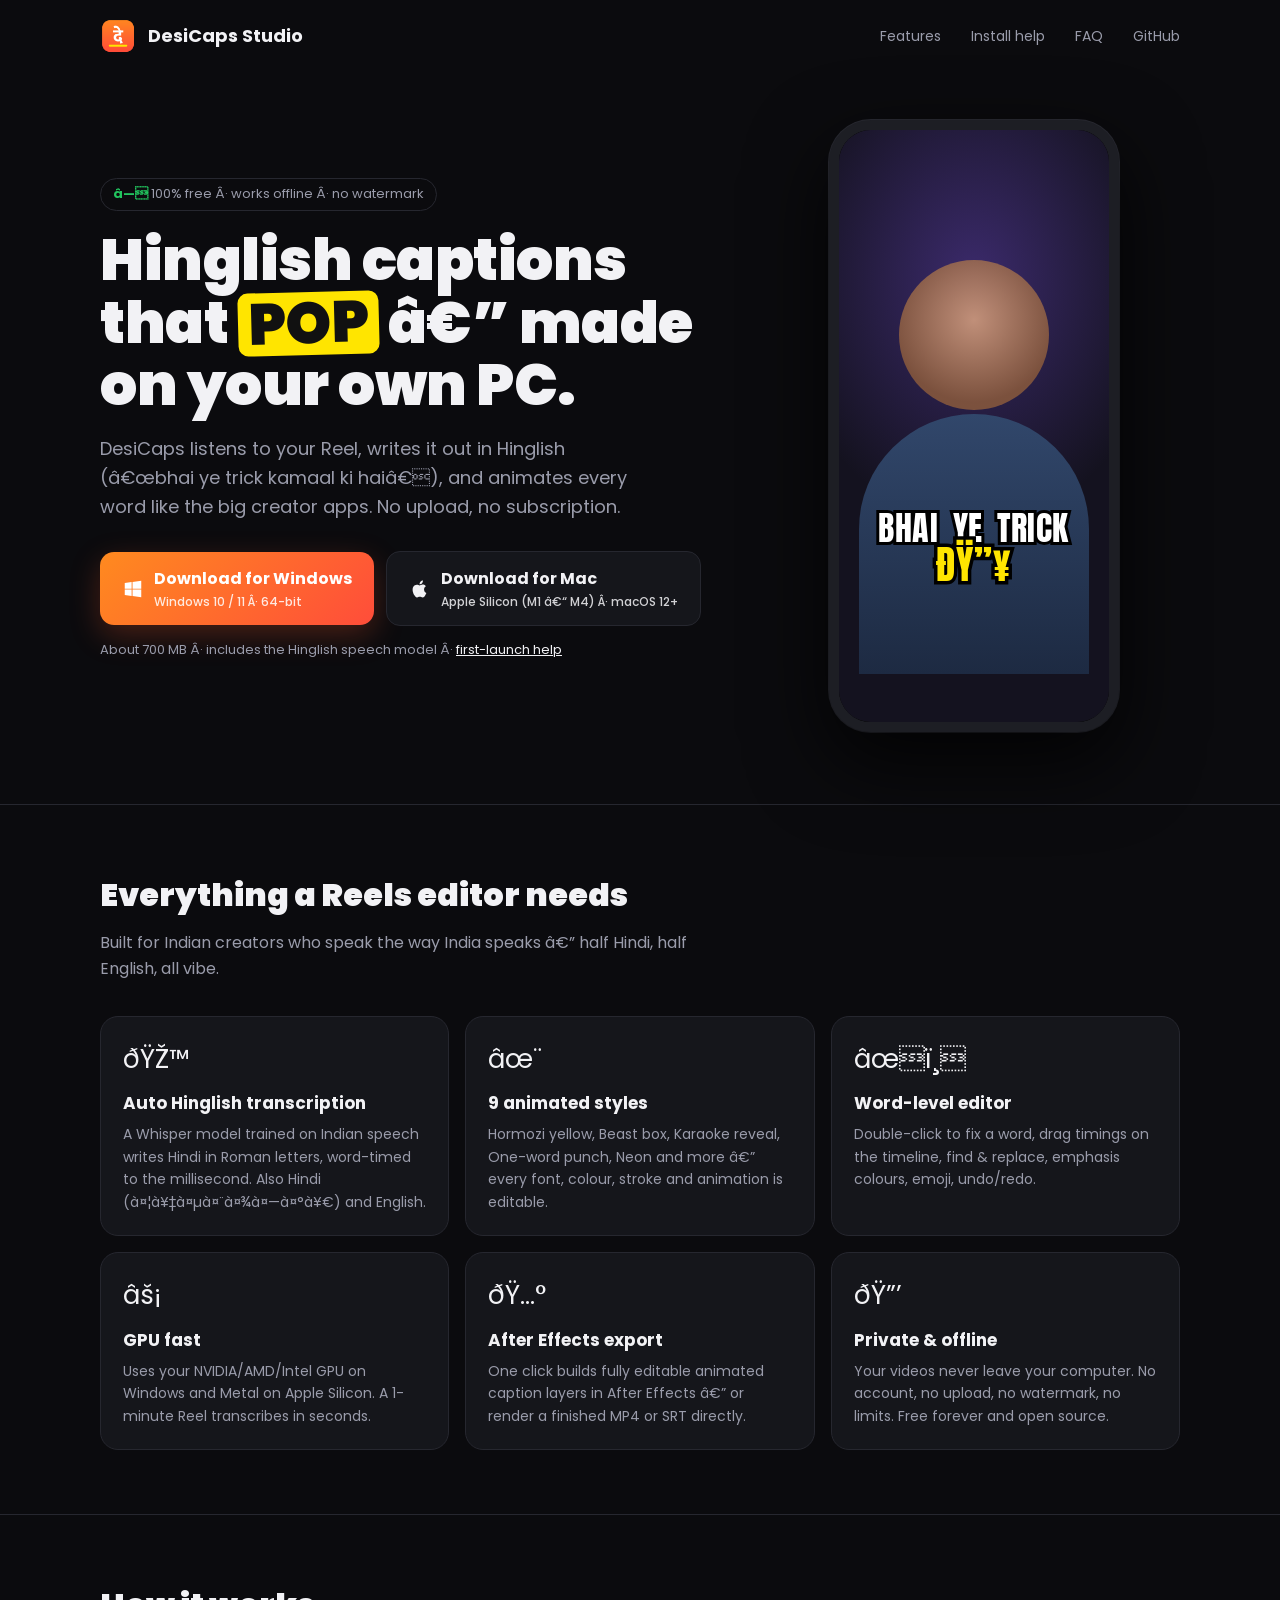
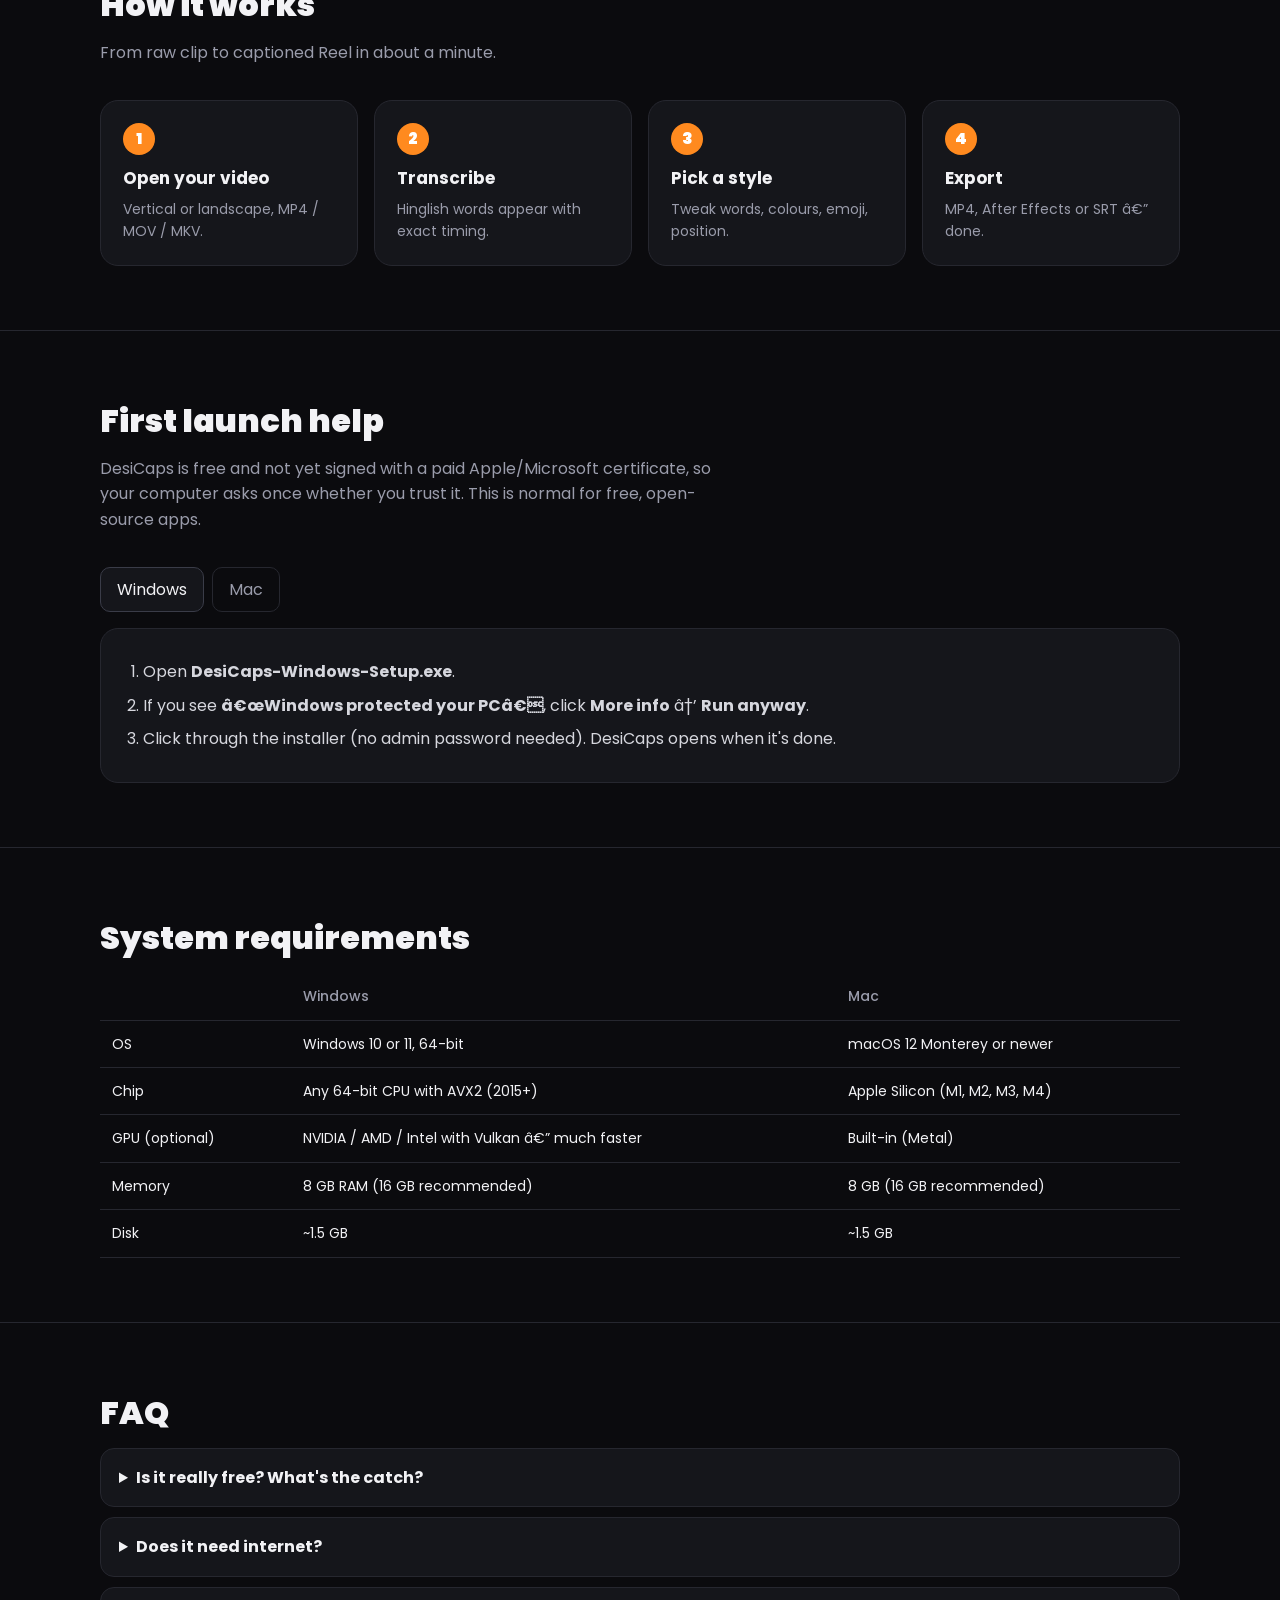
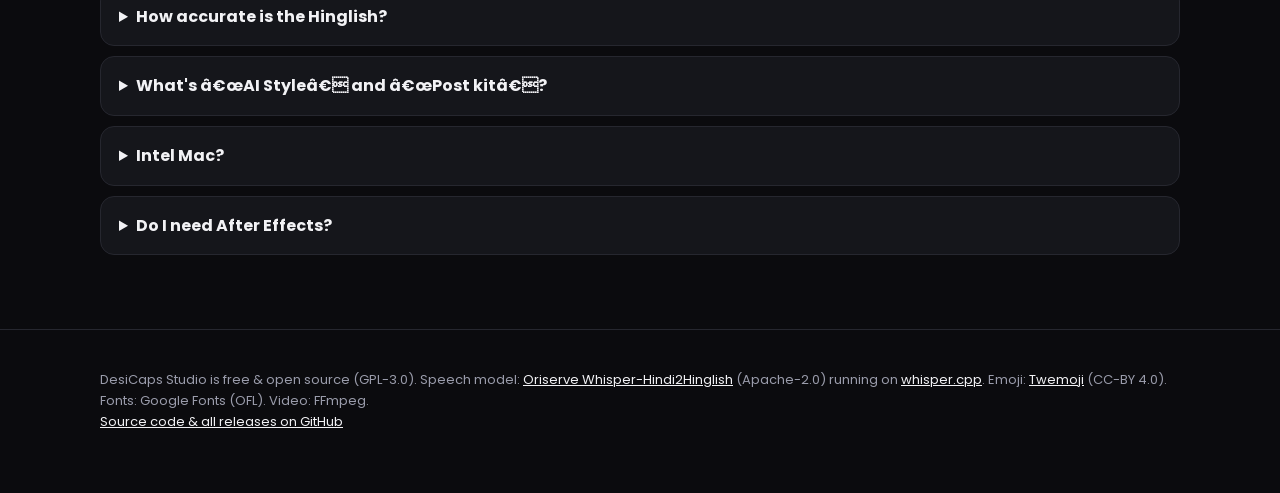
==== website/index.html @ 2dd55a95 "DesiCaps Studio v1.0.0" ====
﻿<!doctype html>
<html lang="en">
<head>
<meta charset="utf-8">
<meta name="viewport" content="width=device-width,initial-scale=1">
<title>DesiCaps Studio â€“ Free Hinglish captions for Reels & Shorts</title>
<meta name="description" content="Free, offline caption app for Indian creators. Auto Hinglish captions with word-by-word animation, After Effects export, for Windows and Mac.">
<meta property="og:title" content="DesiCaps Studio â€“ Free Hinglish captions">
<meta property="og:description" content="Auto Hinglish captions with captions.ai-style animations. Free, offline, for Windows & Mac.">
<link rel="icon" href="icon.png">
<link rel="preconnect" href="https://fonts.googleapis.com">
<link href="https://fonts.googleapis.com/css2?family=Poppins:wght@500;700;900&family=Anton&display=swap" rel="stylesheet">
<style>
  :root{--bg:#0b0b0e;--card:#15161b;--line:#26272f;--text:#f2f2f5;--muted:#9a9cab;--acc:#ff8a1f;--acc2:#ff4d3a;--yellow:#ffe500;--green:#22c55e}
  *{box-sizing:border-box}
  html{scroll-behavior:smooth}
  body{margin:0;background:var(--bg);color:var(--text);font:16px/1.6 Poppins,system-ui,-apple-system,"Segoe UI",sans-serif}
  a{color:inherit}
  .wrap{max-width:1120px;margin:0 auto;padding:0 20px}
  nav{display:flex;align-items:center;gap:12px;padding:18px 0}
  nav img{width:36px;height:36px;border-radius:9px}
  nav b{font-size:18px}
  nav .sp{flex:1}
  nav a.lnk{color:var(--muted);text-decoration:none;font-size:14px;margin-left:18px}
  nav a.lnk:hover{color:var(--text)}
  .hero{display:grid;grid-template-columns:1.2fr .8fr;gap:48px;align-items:center;padding:48px 0 72px}
  .pill{display:inline-block;font-size:13px;padding:5px 12px;border:1px solid var(--line);border-radius:99px;color:var(--muted);margin-bottom:18px}
  .pill b{color:var(--green)}
  h1{font-size:clamp(34px,5vw,58px);line-height:1.08;margin:0 0 18px;font-weight:900;letter-spacing:-.5px}
  h1 .hl{background:var(--yellow);color:#111;padding:0 10px;border-radius:10px;display:inline-block;transform:rotate(-1.5deg)}
  .sub{color:var(--muted);font-size:18px;max-width:540px;margin:0 0 30px}
  .dl{display:flex;flex-wrap:wrap;gap:12px;align-items:center}
  .btn{display:inline-flex;align-items:center;gap:10px;padding:14px 22px;border-radius:14px;font-weight:700;text-decoration:none;border:1px solid var(--line);background:var(--card);transition:.15s}
  .btn:hover{transform:translateY(-2px);border-color:#3a3c48}
  .btn.primary{background:linear-gradient(135deg,var(--acc),var(--acc2));border:none;color:#fff;box-shadow:0 10px 30px #ff5a2a40}
  .btn small{display:block;font-weight:500;font-size:12px;opacity:.85}
  .btn svg{width:22px;height:22px;flex:none}
  .meta{color:var(--muted);font-size:13px;margin-top:14px}
  .meta a{color:var(--text)}
  /* phone demo */
  .phone{justify-self:center;width:290px;aspect-ratio:9/19;border-radius:42px;background:#000;border:10px solid #1d1e24;position:relative;overflow:hidden;box-shadow:0 30px 80px #000c,0 0 0 1px #2c2d36}
  .phone .bg{position:absolute;inset:0;background:radial-gradient(120% 70% at 50% 25%,#3b2a6b,#14121f 60%),#111}
  .phone .face{position:absolute;left:50%;top:22%;width:150px;height:150px;border-radius:50%;transform:translateX(-50%);background:radial-gradient(circle at 50% 40%,#d9a27e,#8a5a3c 70%);opacity:.85}
  .phone .body{position:absolute;left:50%;top:48%;width:230px;height:260px;border-radius:120px 120px 0 0;transform:translateX(-50%);background:linear-gradient(#31476b,#1d2a42)}
  .cap{position:absolute;left:0;right:0;top:64%;text-align:center;font-family:Anton,Impact,sans-serif;font-size:34px;letter-spacing:.5px;text-transform:uppercase;line-height:1.1;padding:0 14px}
  .cap span{color:#fff;-webkit-text-stroke:6px #000;paint-order:stroke fill;display:inline-block;margin:0 3px;transition:transform .12s,color .12s}
  .cap span.on{color:var(--yellow);transform:scale(1.15)}
  .cap .em{font-size:34px;display:block;margin-bottom:6px;-webkit-text-stroke:0;animation:pop .3s ease-out}
  @keyframes pop{from{transform:scale(0)}to{transform:scale(1)}}
  section{padding:64px 0;border-top:1px solid var(--line)}
  h2{font-size:32px;margin:0 0 10px;font-weight:900}
  .lead{color:var(--muted);margin:0 0 34px;max-width:640px}
  .grid{display:grid;grid-template-columns:repeat(3,1fr);gap:16px}
  .card{background:var(--card);border:1px solid var(--line);border-radius:18px;padding:22px}
  .card .ic{font-size:26px}
  .card h3{margin:10px 0 6px;font-size:17px}
  .card p{margin:0;color:var(--muted);font-size:14px}
  .steps{counter-reset:s;display:grid;grid-template-columns:repeat(4,1fr);gap:16px}
  .steps .card:before{counter-increment:s;content:counter(s);display:grid;place-items:center;width:32px;height:32px;border-radius:50%;background:var(--acc);color:#fff;font-weight:900;margin-bottom:8px}
  .tabs{display:flex;gap:8px;margin-bottom:16px}
  .tab{padding:9px 16px;border-radius:10px;border:1px solid var(--line);background:none;color:var(--muted);font:inherit;cursor:pointer}
  .tab.on{background:var(--card);color:var(--text);border-color:#3a3c48}
  .guide{display:none}.guide.on{display:block}
  .guide ol{margin:0;padding-left:20px}.guide li{margin:8px 0;color:#d6d7de}
  kbd{background:#23242c;border:1px solid #34353f;border-bottom-width:2px;border-radius:6px;padding:1px 7px;font-size:13px;font-family:inherit}
  table{width:100%;border-collapse:collapse;font-size:14px}
  td,th{text-align:left;padding:12px;border-bottom:1px solid var(--line);vertical-align:top}
  th{color:var(--muted);font-weight:500}
  details{background:var(--card);border:1px solid var(--line);border-radius:14px;padding:16px 18px;margin-bottom:10px}
  summary{cursor:pointer;font-weight:700}
  details p{color:var(--muted);margin:10px 0 0}
  footer{padding:40px 0 60px;color:var(--muted);font-size:13px;border-top:1px solid var(--line)}
  footer a{color:var(--text)}
  @media (max-width:900px){
    .hero{grid-template-columns:1fr;padding-top:24px}
    .phone{width:240px}
    .grid,.steps{grid-template-columns:1fr 1fr}
    nav a.lnk{display:none}
  }
  @media (max-width:560px){.grid,.steps{grid-template-columns:1fr}.btn{width:100%;justify-content:center}}
</style>
</head>
<body>
<div class="wrap">
  <nav>
    <img src="icon.png" alt="DesiCaps logo"><b>DesiCaps Studio</b><div class="sp"></div>
    <a class="lnk" href="#features">Features</a><a class="lnk" href="#install">Install help</a><a class="lnk" href="#faq">FAQ</a>
    <a class="lnk" id="ghLink" href="#">GitHub</a>
  </nav>

  <div class="hero">
    <div>
      <span class="pill"><b>â—</b> 100% free Â· works offline Â· no watermark</span>
      <h1>Hinglish captions that <span class="hl">POP</span> â€” made on your own PC.</h1>
      <p class="sub">DesiCaps listens to your Reel, writes it out in Hinglish (â€œbhai ye trick kamaal ki haiâ€), and animates every word like the big creator apps. No upload, no subscription.</p>
      <div class="dl" id="dl">
        <a class="btn primary" id="btnWin" href="#">
          <svg viewBox="0 0 24 24" fill="currentColor"><path d="M3 5.5 10.5 4.4v7.2H3zM11.5 4.3 21 3v8.6h-9.5zM3 12.5h7.5v7.1L3 18.5zM11.5 12.5H21V21l-9.5-1.3z"/></svg>
          <span>Download for Windows<small>Windows 10 / 11 Â· 64-bit</small></span></a>
        <a class="btn" id="btnMac" href="#">
          <svg viewBox="0 0 24 24" fill="currentColor"><path d="M16.4 12.6c0-2.4 2-3.5 2-3.6-1.1-1.6-2.8-1.8-3.4-1.8-1.4-.1-2.8.9-3.5.9-.7 0-1.8-.9-3-.8-1.5 0-3 .9-3.8 2.3-1.6 2.8-.4 7 1.2 9.3.8 1.1 1.7 2.4 2.9 2.3 1.2 0 1.6-.7 3-.7s1.8.7 3 .7c1.3 0 2.1-1.1 2.8-2.2.9-1.3 1.3-2.5 1.3-2.6-.1 0-2.5-1-2.5-3.8zM14.2 5.6c.6-.8 1.1-1.9 1-3-.9 0-2.1.6-2.7 1.4-.6.7-1.1 1.8-1 2.9 1 .1 2.1-.5 2.7-1.3z"/></svg>
          <span>Download for Mac<small>Apple Silicon (M1 â€“ M4) Â· macOS 12+</small></span></a>
      </div>
      <p class="meta" id="meta">About 700 MB Â· includes the Hinglish speech model Â· <a href="#install">first-launch help</a></p>
    </div>
    <div class="phone" aria-hidden="true">
      <div class="bg"></div><div class="face"></div><div class="body"></div>
      <div class="cap" id="demoCap"></div>
    </div>
  </div>
</div>

<section id="features"><div class="wrap">
  <h2>Everything a Reels editor needs</h2>
  <p class="lead">Built for Indian creators who speak the way India speaks â€” half Hindi, half English, all vibe.</p>
  <div class="grid">
    <div class="card"><div class="ic">ðŸŽ™</div><h3>Auto Hinglish transcription</h3><p>A Whisper model trained on Indian speech writes Hindi in Roman letters, word-timed to the millisecond. Also Hindi (à¤¦à¥‡à¤µà¤¨à¤¾à¤—à¤°à¥€) and English.</p></div>
    <div class="card"><div class="ic">âœ¨</div><h3>9 animated styles</h3><p>Hormozi yellow, Beast box, Karaoke reveal, One-word punch, Neon and more â€” every font, colour, stroke and animation is editable.</p></div>
    <div class="card"><div class="ic">âœï¸</div><h3>Word-level editor</h3><p>Double-click to fix a word, drag timings on the timeline, find &amp; replace, emphasis colours, emoji, undo/redo.</p></div>
    <div class="card"><div class="ic">âš¡</div><h3>GPU fast</h3><p>Uses your NVIDIA/AMD/Intel GPU on Windows and Metal on Apple Silicon. A 1-minute Reel transcribes in seconds.</p></div>
    <div class="card"><div class="ic">ðŸ…°</div><h3>After Effects export</h3><p>One click builds fully editable animated caption layers in After Effects â€” or render a finished MP4 or SRT directly.</p></div>
    <div class="card"><div class="ic">ðŸ”’</div><h3>Private &amp; offline</h3><p>Your videos never leave your computer. No account, no upload, no watermark, no limits. Free forever and open source.</p></div>
  </div>
</div></section>

<section><div class="wrap">
  <h2>How it works</h2>
  <p class="lead">From raw clip to captioned Reel in about a minute.</p>
  <div class="steps">
    <div class="card"><h3>Open your video</h3><p>Vertical or landscape, MP4 / MOV / MKV.</p></div>
    <div class="card"><h3>Transcribe</h3><p>Hinglish words appear with exact timing.</p></div>
    <div class="card"><h3>Pick a style</h3><p>Tweak words, colours, emoji, position.</p></div>
    <div class="card"><h3>Export</h3><p>MP4, After Effects or SRT â€” done.</p></div>
  </div>
</div></section>

<section id="install"><div class="wrap">
  <h2>First launch help</h2>
  <p class="lead">DesiCaps is free and not yet signed with a paid Apple/Microsoft certificate, so your computer asks once whether you trust it. This is normal for free, open-source apps.</p>
  <div class="tabs"><button class="tab on" data-g="win">Windows</button><button class="tab" data-g="mac">Mac</button></div>
  <div class="card guide on" id="g-win"><ol>
    <li>Open <b>DesiCaps-Windows-Setup.exe</b>.</li>
    <li>If you see <b>â€œWindows protected your PCâ€</b>, click <b>More info</b> â†’ <b>Run anyway</b>.</li>
    <li>Click through the installer (no admin password needed). DesiCaps opens when it's done.</li>
  </ol></div>
  <div class="card guide" id="g-mac"><ol>
    <li>Open <b>DesiCaps-Mac-AppleSilicon.dmg</b> and drag <b>DesiCaps</b> into <b>Applications</b>.</li>
    <li>In Applications, <b>right-click</b> (or <kbd>Control</kbd>-click) DesiCaps â†’ <b>Open</b> â†’ <b>Open</b>.</li>
    <li>macOS 15 or newer: if there's no Open button, go to <b>System Settings â†’ Privacy &amp; Security</b>, scroll down and click <b>Open Anyway</b> next to DesiCaps.</li>
    <li>You only do this once.</li>
  </ol></div>
</div></section>

<section><div class="wrap">
  <h2>System requirements</h2>
  <table>
    <tr><th></th><th>Windows</th><th>Mac</th></tr>
    <tr><td>OS</td><td>Windows 10 or 11, 64-bit</td><td>macOS 12 Monterey or newer</td></tr>
    <tr><td>Chip</td><td>Any 64-bit CPU with AVX2 (2015+)</td><td>Apple Silicon (M1, M2, M3, M4)</td></tr>
    <tr><td>GPU (optional)</td><td>NVIDIA / AMD / Intel with Vulkan â€” much faster</td><td>Built-in (Metal)</td></tr>
    <tr><td>Memory</td><td>8 GB RAM (16 GB recommended)</td><td>8 GB (16 GB recommended)</td></tr>
    <tr><td>Disk</td><td>~1.5 GB</td><td>~1.5 GB</td></tr>
  </table>
</div></section>

<section id="faq"><div class="wrap">
  <h2>FAQ</h2>
  <details><summary>Is it really free? What's the catch?</summary><p>No catch. DesiCaps is open source and runs on your computer, so there are no server costs to pass on to you. No watermark, no limits, no account.</p></details>
  <details><summary>Does it need internet?</summary><p>No. Everything â€” transcription, editing, rendering â€” runs offline. Internet is only used if you choose to download an extra language model or the optional local AI.</p></details>
  <details><summary>How accurate is the Hinglish?</summary><p>Very good for clear speech, but no model is perfect. Names and slang sometimes need a fix â€” add names like â€œGTA 6, Rockstarâ€ in the â€œNames in videoâ€ box and use Find &amp; Replace for the rest.</p></details>
  <details><summary>What's â€œAI Styleâ€ and â€œPost kitâ€?</summary><p>Optional features that use a free local AI (Ollama) to auto-colour punch words, add emoji, and write hook titles, captions and hashtags in your Hinglish tone. The app walks you through setting it up.</p></details>
  <details><summary>Intel Mac?</summary><p>Not in this version â€” DesiCaps for Mac needs an Apple Silicon (M-series) Mac.</p></details>
  <details><summary>Do I need After Effects?</summary><p>No. DesiCaps renders the finished MP4 itself. After Effects export is there for editors who want to fine-tune.</p></details>
</div></section>

<footer><div class="wrap">
  DesiCaps Studio is free &amp; open source (GPL-3.0). Speech model: <a href="https://huggingface.co/Oriserve/Whisper-Hindi2Hinglish-Apex">Oriserve Whisper-Hindi2Hinglish</a> (Apache-2.0) running on <a href="https://github.com/ggml-org/whisper.cpp">whisper.cpp</a>.
  Emoji: <a href="https://github.com/jdecked/twemoji">Twemoji</a> (CC-BY 4.0). Fonts: Google Fonts (OFL). Video: FFmpeg.
  <br><a id="ghLink2" href="#">Source code &amp; all releases on GitHub</a>
</div></footer>

<script>
  // â–¼â–¼ Set this to your GitHub "username/repository" after publishing â–¼â–¼
  const REPO = "demoxxiii/DesiCaps";
  const base = `https://github.com/${REPO}/releases/latest/download/`;
  document.getElementById("btnWin").href = base + "DesiCaps-Windows-Setup.exe";
  document.getElementById("btnMac").href = base + "DesiCaps-Mac-AppleSilicon.dmg";
  document.getElementById("ghLink").href = document.getElementById("ghLink2").href = `https://github.com/${REPO}`;
  // put the visitor's platform first
  const ua = navigator.userAgent, isMac = /Macintosh|Mac OS X/.test(ua);
  if (isMac) {
    const dl = document.getElementById("dl"), w = document.getElementById("btnWin"), m = document.getElementById("btnMac");
    dl.prepend(m); m.classList.add("primary"); w.classList.remove("primary");
  }
  // install help tabs
  document.querySelectorAll(".tab").forEach(t => t.onclick = () => {
    document.querySelectorAll(".tab").forEach(x => x.classList.toggle("on", x === t));
    document.querySelectorAll(".guide").forEach(g => g.classList.toggle("on", g.id === "g-" + t.dataset.g));
  });
  if (isMac) document.querySelector('.tab[data-g="mac"]').click();
  // caption demo
  const lines = [["BHAI", "YE", "TRICK", "ðŸ”¥"], ["KAMAAL", "KI", "HAI"], ["10X", "PAISA", "BANAO", "ðŸ’°"], ["BINA", "KISI", "INVESTMENT"], ["FOLLOW", "KARO", "ABHI!", "ðŸš€"]];
  const cap = document.getElementById("demoCap"); let li = 0;
  function play() {
    const words = lines[li % lines.length].filter(w => !/\p{Extended_Pictographic}/u.test(w));
    const emoji = lines[li % lines.length].find(w => /\p{Extended_Pictographic}/u.test(w));
    cap.innerHTML = (emoji ? `<span class="em">${emoji}</span>` : "") + words.map(w => `<span>${w}</span>`).join(" ");
    const spans = [...cap.querySelectorAll("span:not(.em)")]; let wi = 0;
    const tick = setInterval(() => {
      spans.forEach((s, i) => s.classList.toggle("on", i === wi));
      if (++wi > spans.length) { clearInterval(tick); li++; setTimeout(play, 150); }
    }, 380);
  }
  play();
</script>
</body>
</html>
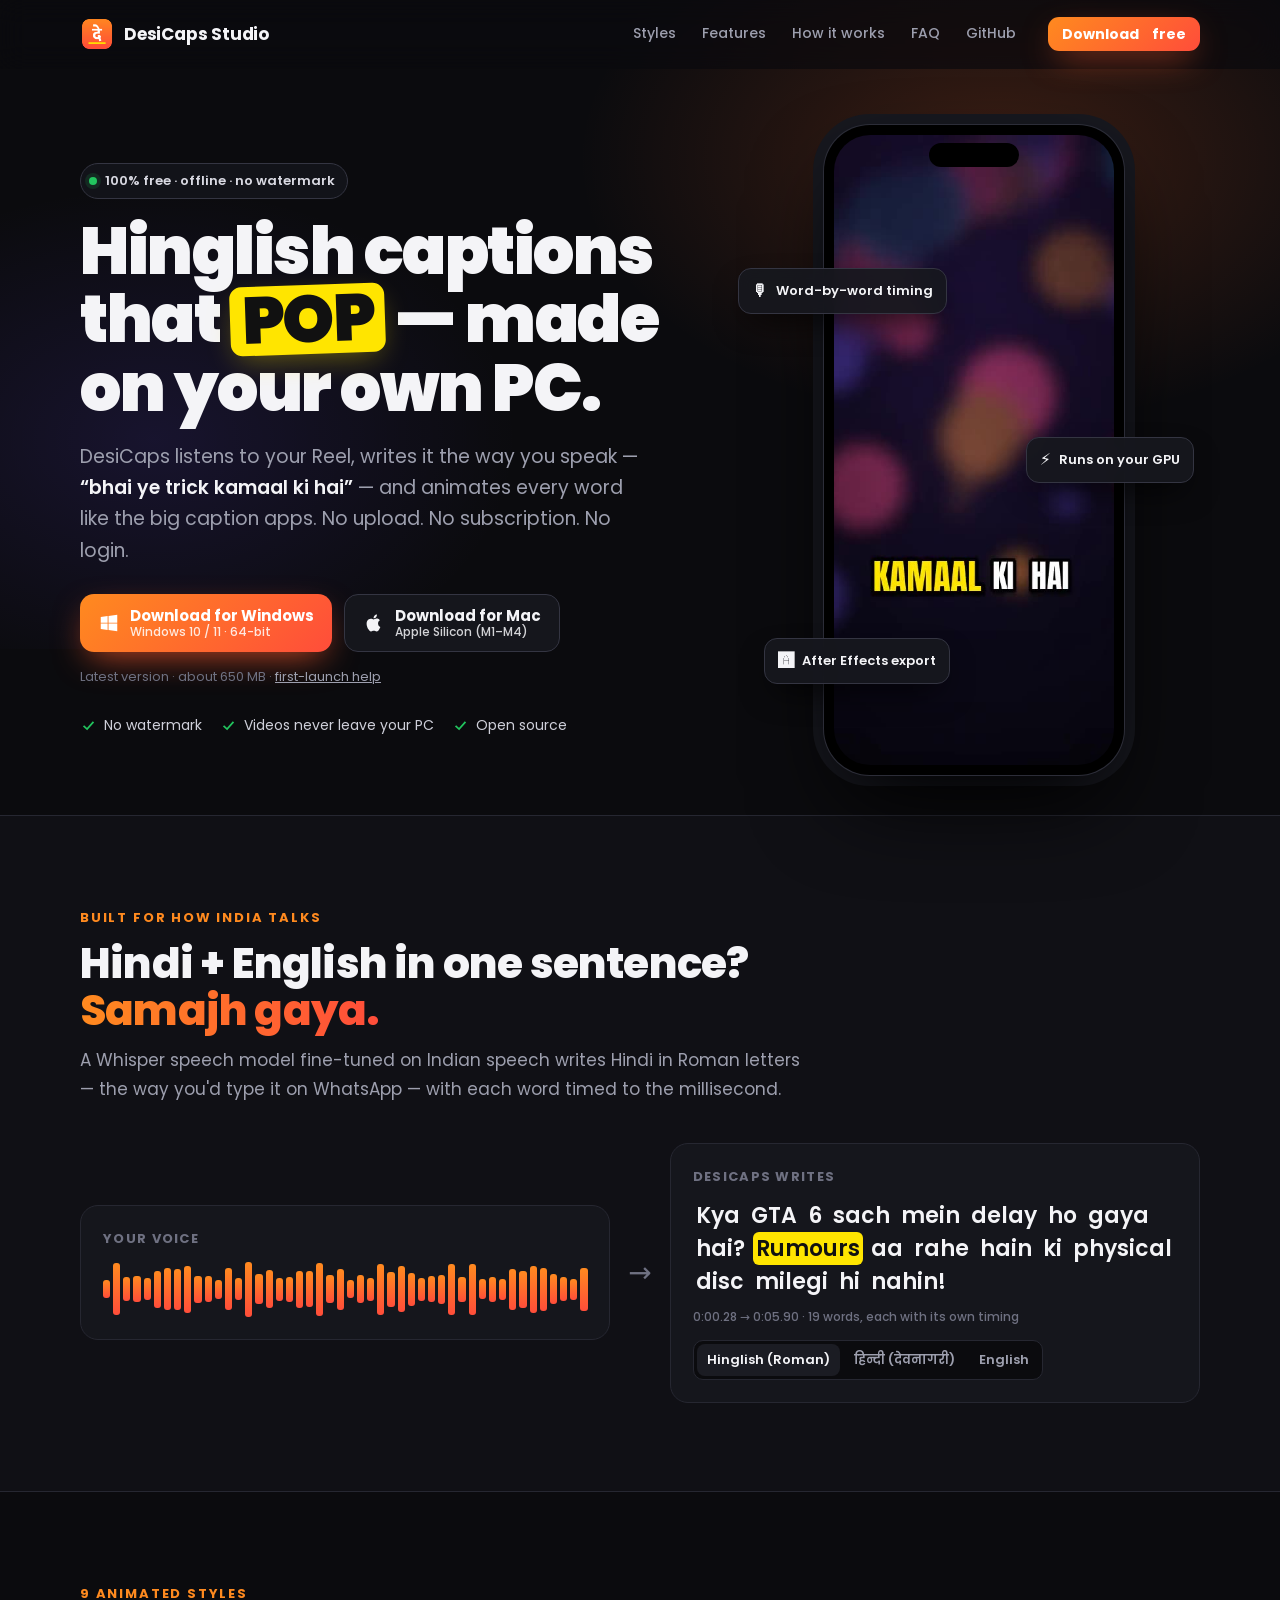
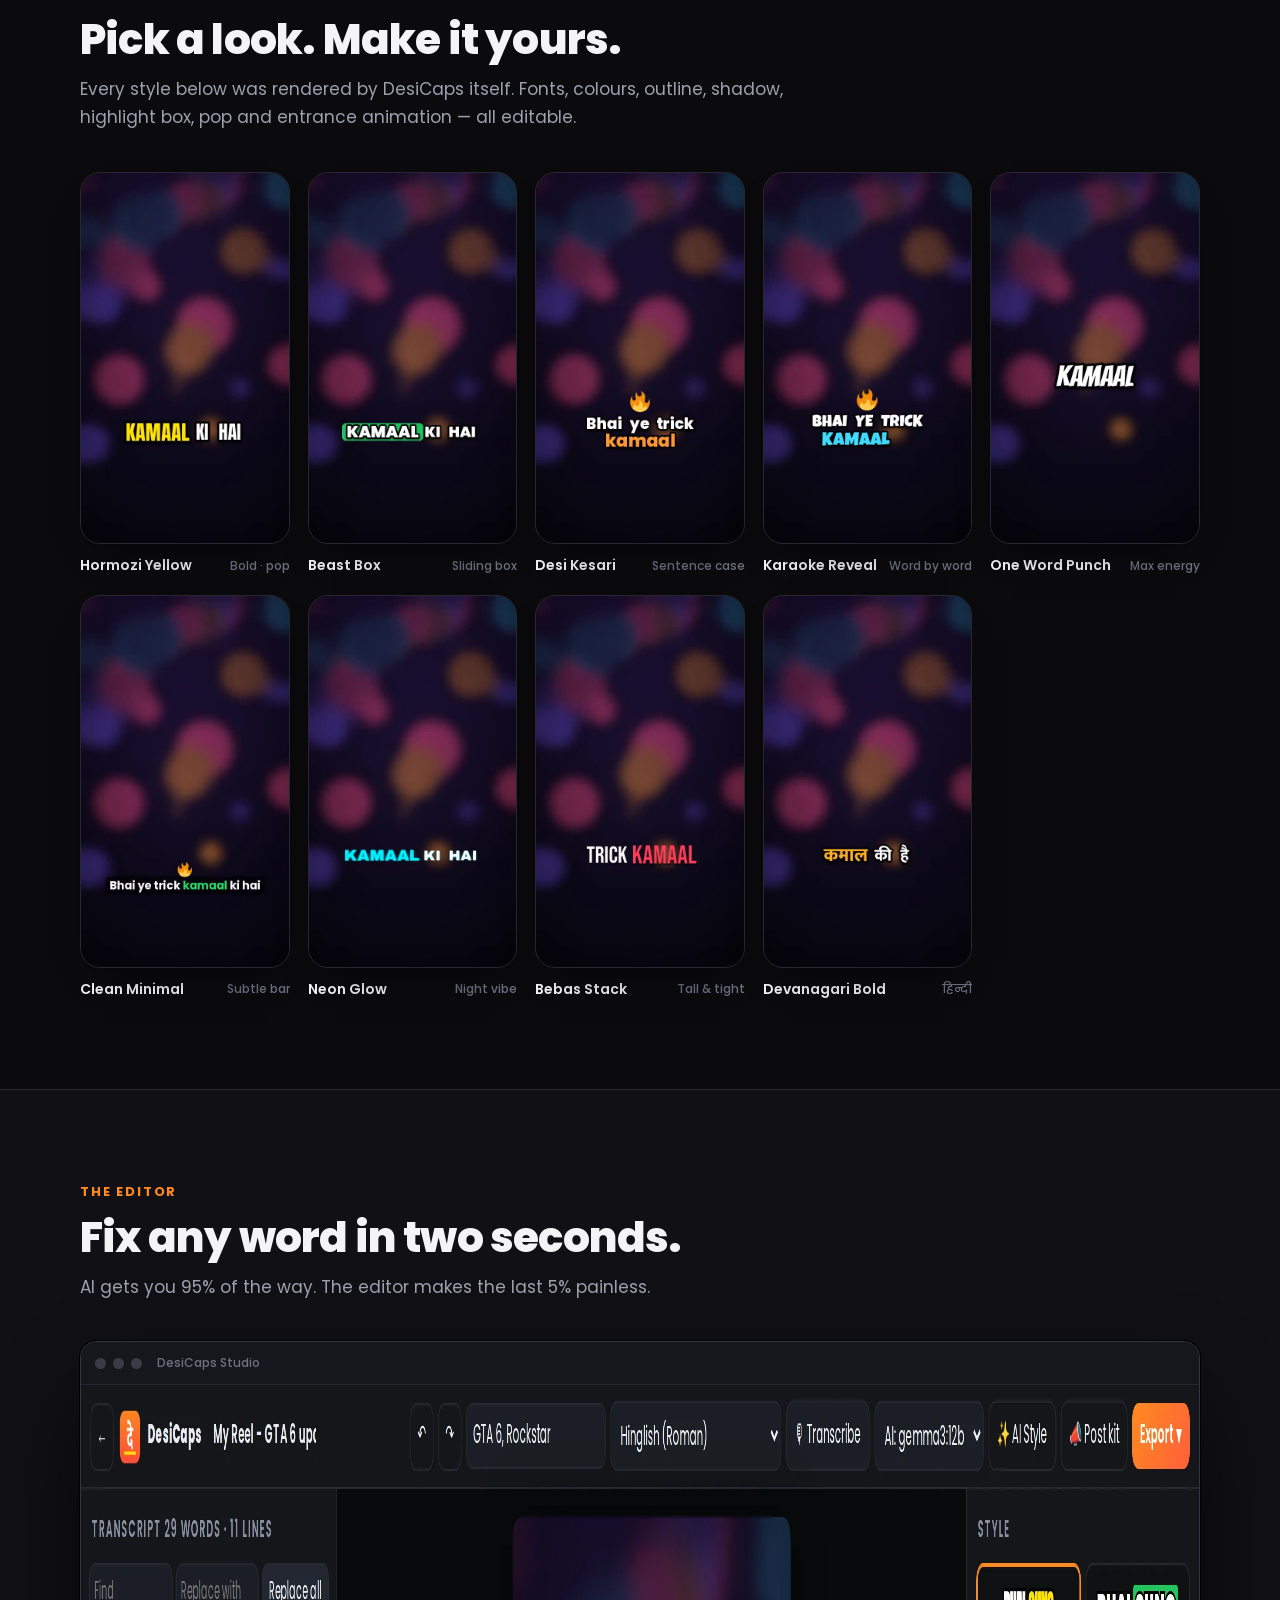
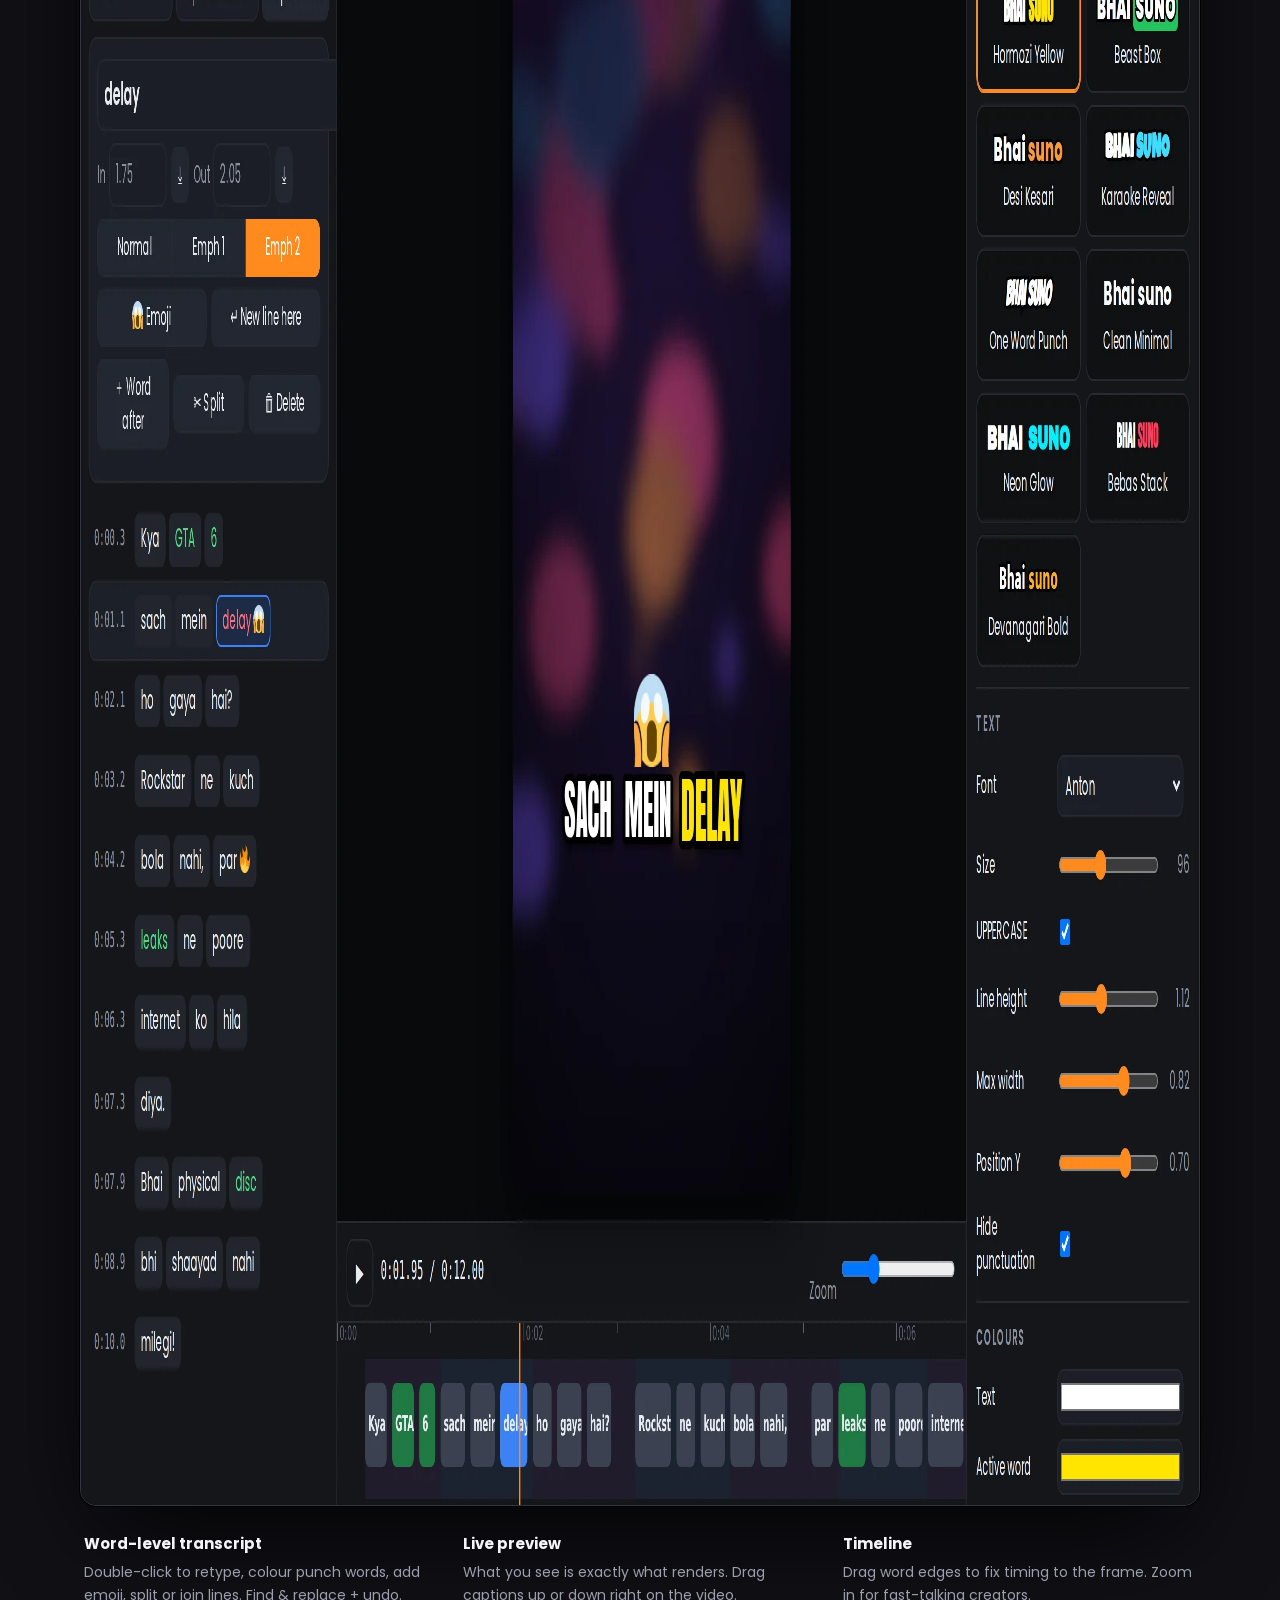
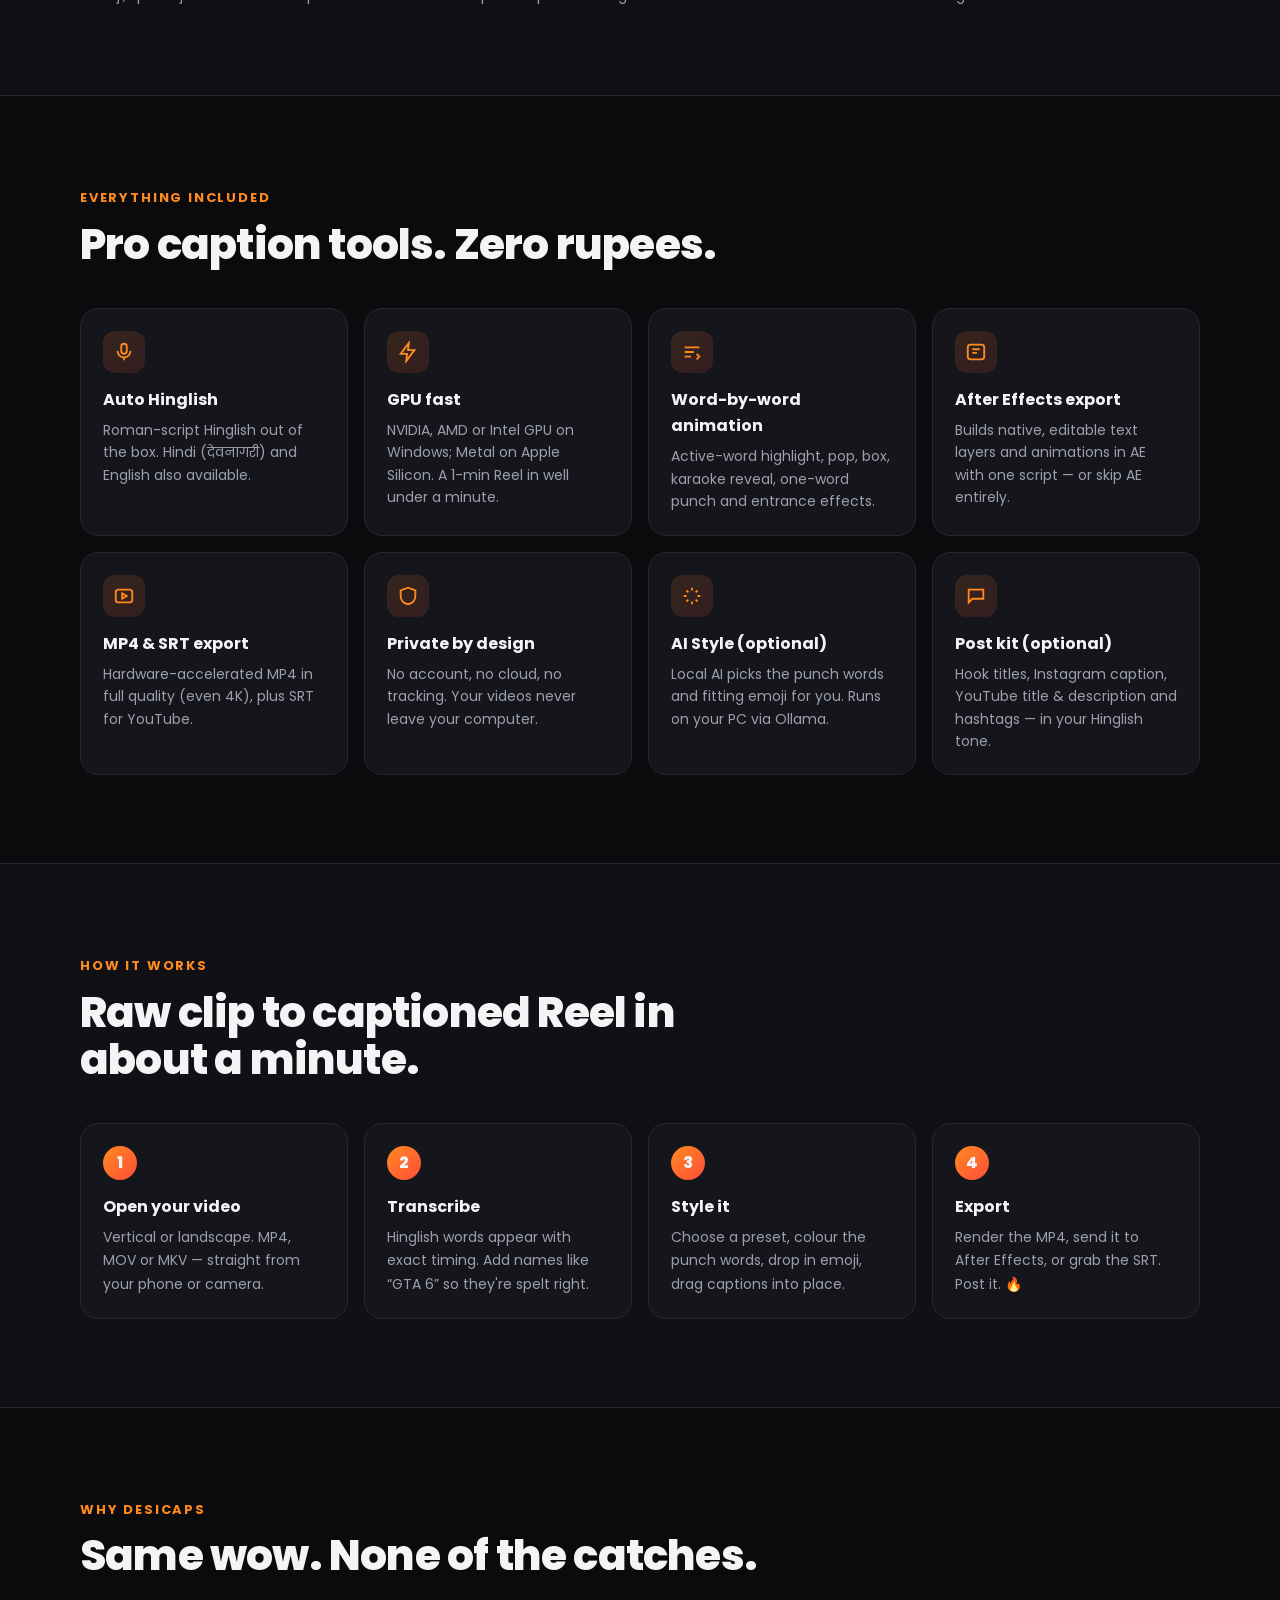
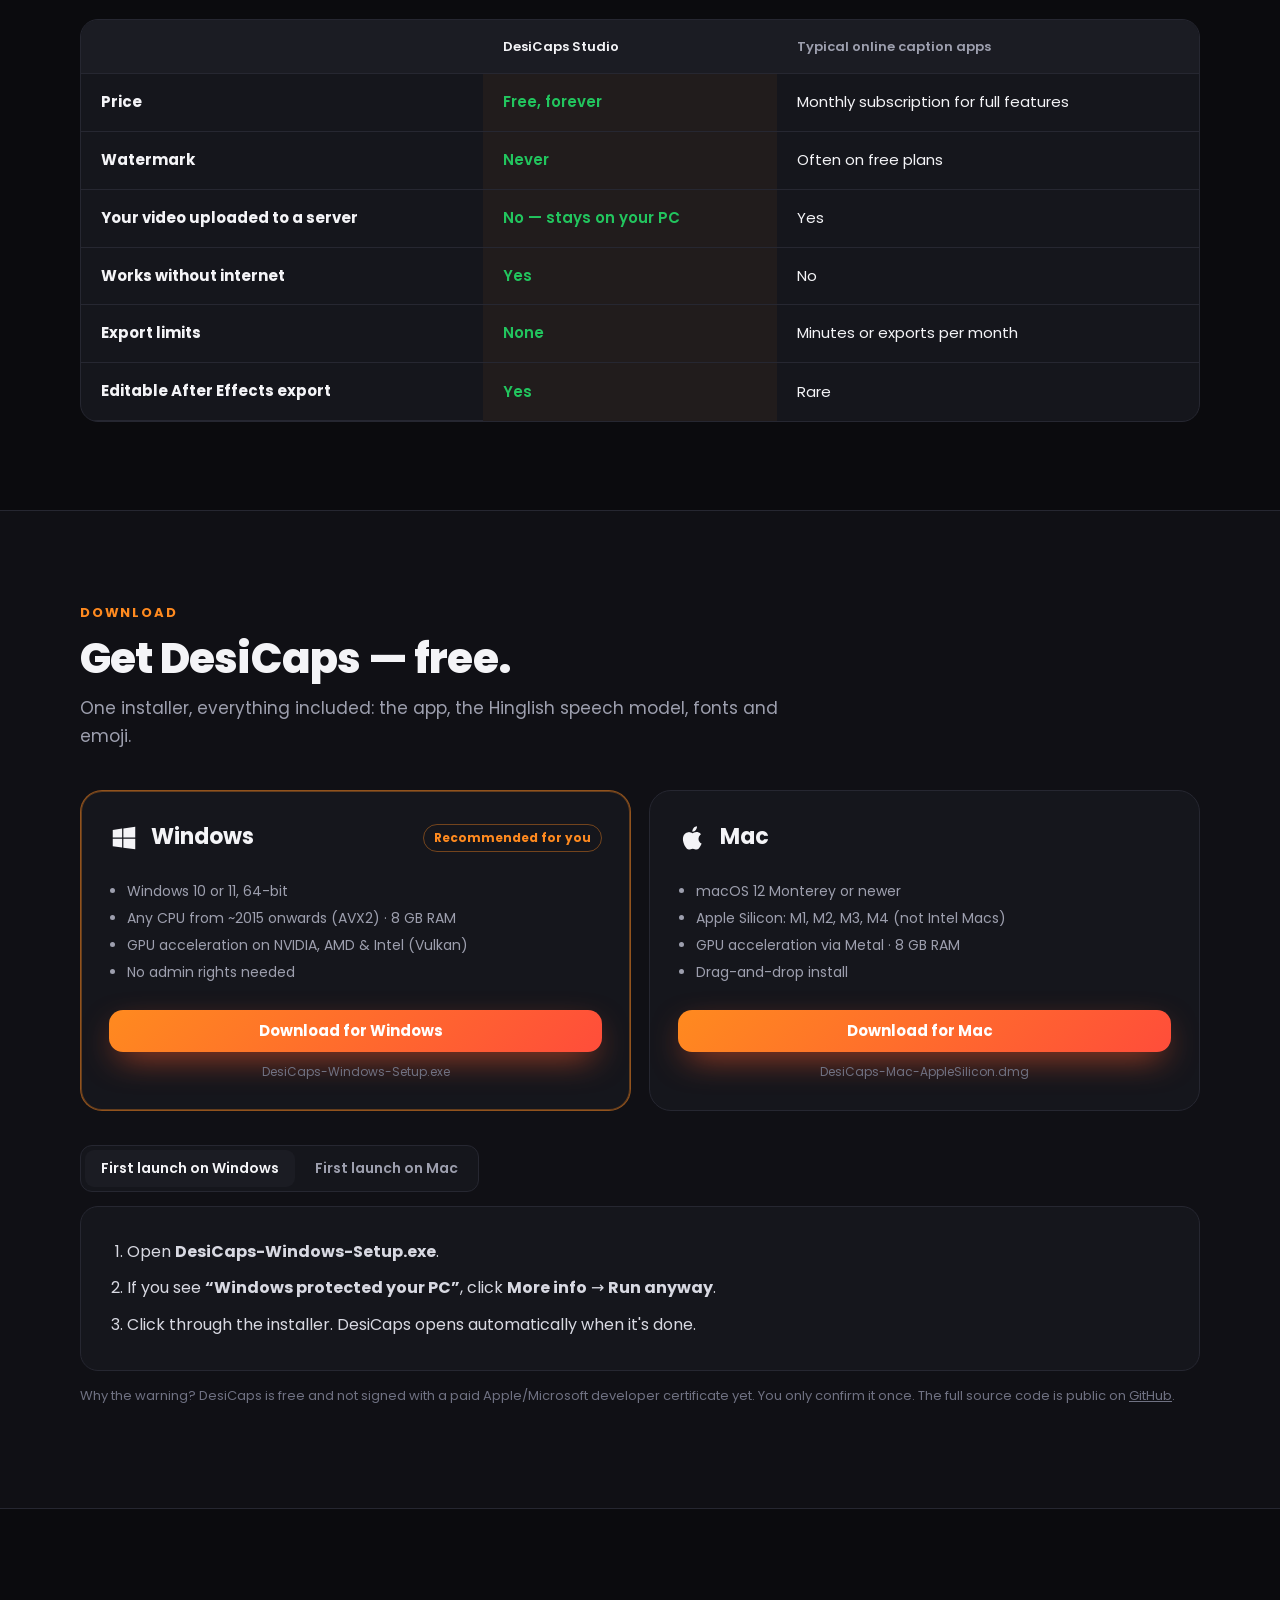
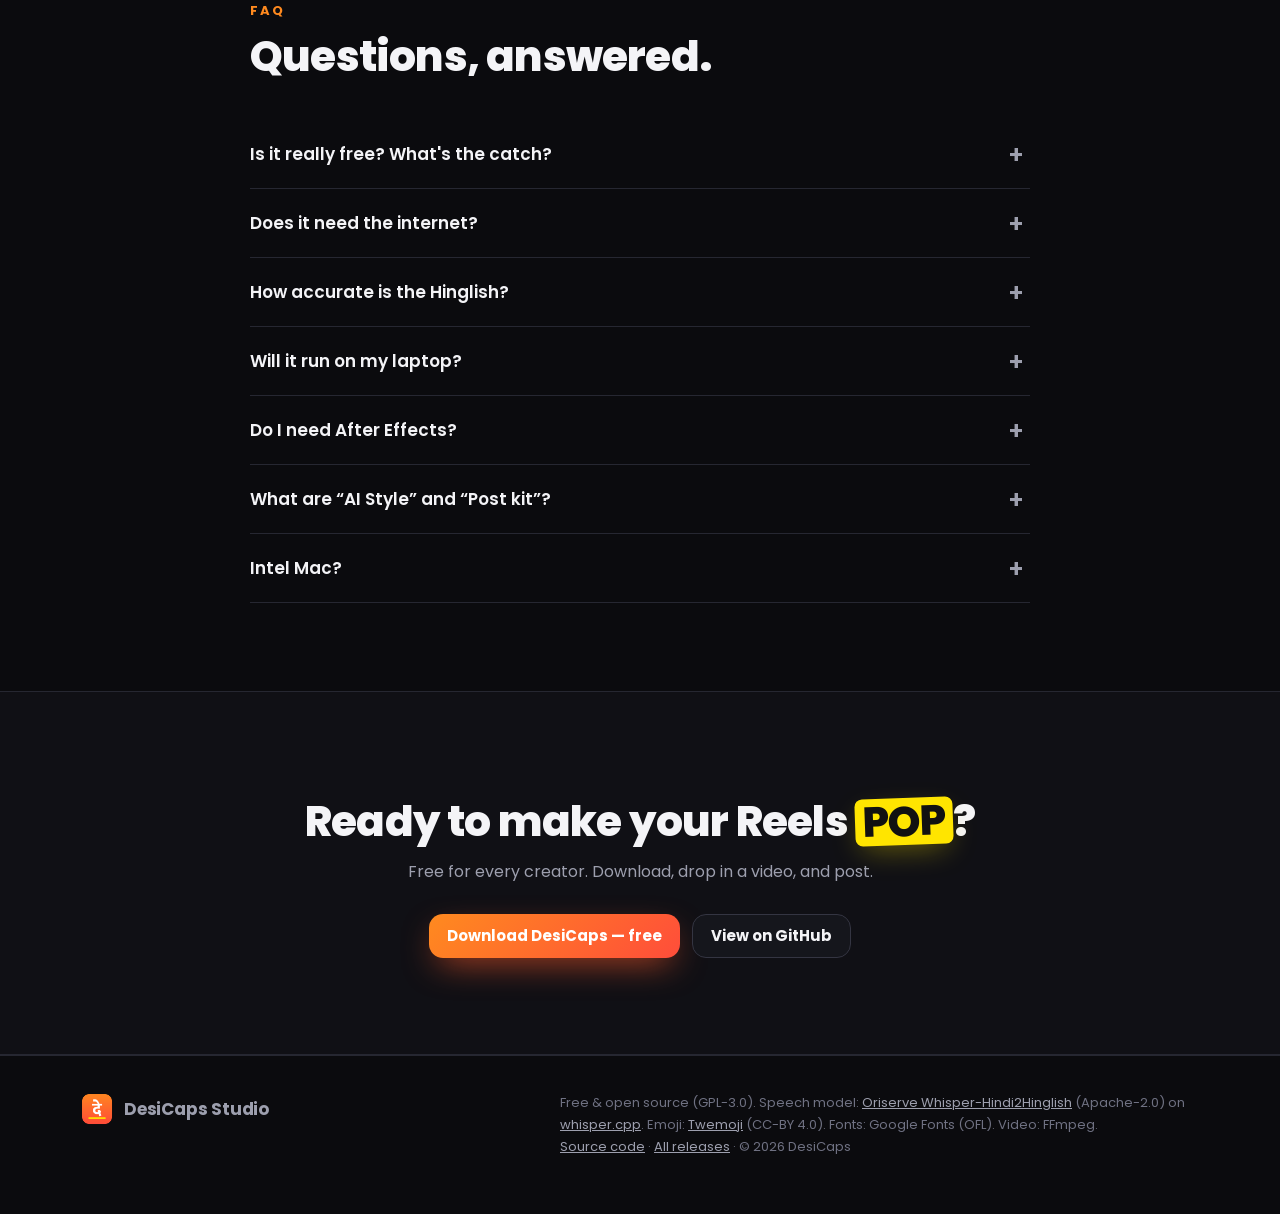
==== commit 67ac40c5: "Release v1.0.2" ====
--- a/website/index.html
+++ b/website/index.html
@@ -1,218 +1,600 @@
-﻿<!doctype html>
+<!doctype html>
 <html lang="en">
 <head>
 <meta charset="utf-8">
-<meta name="viewport" content="width=device-width,initial-scale=1">
-<title>DesiCaps Studio â€“ Free Hinglish captions for Reels & Shorts</title>
-<meta name="description" content="Free, offline caption app for Indian creators. Auto Hinglish captions with word-by-word animation, After Effects export, for Windows and Mac.">
-<meta property="og:title" content="DesiCaps Studio â€“ Free Hinglish captions">
-<meta property="og:description" content="Auto Hinglish captions with captions.ai-style animations. Free, offline, for Windows & Mac.">
-<link rel="icon" href="icon.png">
+<meta name="viewport" content="width=device-width, initial-scale=1">
+<title>DesiCaps Studio — Free Hinglish Captions for Reels & Shorts (Windows & Mac)</title>
+<meta name="description" content="Auto Hinglish subtitles with word-by-word animation, like the big caption apps — but free, offline and on your own PC. For Windows and Apple Silicon Macs. No watermark, no login, no upload.">
+<meta name="theme-color" content="#0b0b0e">
+<meta name="color-scheme" content="dark">
+<!-- ▼ Set to your final page address (used by link previews on WhatsApp/Instagram/X) -->
+<link rel="canonical" href="https://klyn.in/">
+<meta property="og:type" content="website">
+<meta property="og:title" content="DesiCaps Studio — Free Hinglish captions that POP">
+<meta property="og:description" content="Auto Hinglish subtitles with word-by-word animation. Free, offline, for Windows & Mac.">
+<meta property="og:image" content="https://klyn.in/assets/og-image.png">
+<meta property="og:url" content="https://klyn.in/">
+<meta name="twitter:card" content="summary_large_image">
+<meta name="twitter:image" content="https://klyn.in/assets/og-image.png">
+<link rel="icon" type="image/png" sizes="32x32" href="assets/favicon-32.png">
+<link rel="apple-touch-icon" href="assets/apple-touch-icon.png">
 <link rel="preconnect" href="https://fonts.googleapis.com">
-<link href="https://fonts.googleapis.com/css2?family=Poppins:wght@500;700;900&family=Anton&display=swap" rel="stylesheet">
+<link rel="preconnect" href="https://fonts.gstatic.com" crossorigin>
+<link href="https://fonts.googleapis.com/css2?family=Anton&family=Poppins:wght@400;500;600;700;800;900&display=swap" rel="stylesheet">
+<script type="application/ld+json">
+{"@context":"https://schema.org","@type":"SoftwareApplication","name":"DesiCaps Studio",
+ "applicationCategory":"MultimediaApplication","operatingSystem":"Windows 10, Windows 11, macOS 12+ (Apple Silicon)",
+ "offers":{"@type":"Offer","price":"0","priceCurrency":"INR"},
+ "description":"Free offline Hinglish caption app for Reels and Shorts with word-by-word animated subtitles and After Effects export."}
+</script>
 <style>
-  :root{--bg:#0b0b0e;--card:#15161b;--line:#26272f;--text:#f2f2f5;--muted:#9a9cab;--acc:#ff8a1f;--acc2:#ff4d3a;--yellow:#ffe500;--green:#22c55e}
-  *{box-sizing:border-box}
-  html{scroll-behavior:smooth}
-  body{margin:0;background:var(--bg);color:var(--text);font:16px/1.6 Poppins,system-ui,-apple-system,"Segoe UI",sans-serif}
-  a{color:inherit}
-  .wrap{max-width:1120px;margin:0 auto;padding:0 20px}
-  nav{display:flex;align-items:center;gap:12px;padding:18px 0}
-  nav img{width:36px;height:36px;border-radius:9px}
-  nav b{font-size:18px}
-  nav .sp{flex:1}
-  nav a.lnk{color:var(--muted);text-decoration:none;font-size:14px;margin-left:18px}
-  nav a.lnk:hover{color:var(--text)}
-  .hero{display:grid;grid-template-columns:1.2fr .8fr;gap:48px;align-items:center;padding:48px 0 72px}
-  .pill{display:inline-block;font-size:13px;padding:5px 12px;border:1px solid var(--line);border-radius:99px;color:var(--muted);margin-bottom:18px}
-  .pill b{color:var(--green)}
-  h1{font-size:clamp(34px,5vw,58px);line-height:1.08;margin:0 0 18px;font-weight:900;letter-spacing:-.5px}
-  h1 .hl{background:var(--yellow);color:#111;padding:0 10px;border-radius:10px;display:inline-block;transform:rotate(-1.5deg)}
-  .sub{color:var(--muted);font-size:18px;max-width:540px;margin:0 0 30px}
-  .dl{display:flex;flex-wrap:wrap;gap:12px;align-items:center}
-  .btn{display:inline-flex;align-items:center;gap:10px;padding:14px 22px;border-radius:14px;font-weight:700;text-decoration:none;border:1px solid var(--line);background:var(--card);transition:.15s}
-  .btn:hover{transform:translateY(-2px);border-color:#3a3c48}
-  .btn.primary{background:linear-gradient(135deg,var(--acc),var(--acc2));border:none;color:#fff;box-shadow:0 10px 30px #ff5a2a40}
-  .btn small{display:block;font-weight:500;font-size:12px;opacity:.85}
-  .btn svg{width:22px;height:22px;flex:none}
-  .meta{color:var(--muted);font-size:13px;margin-top:14px}
-  .meta a{color:var(--text)}
-  /* phone demo */
-  .phone{justify-self:center;width:290px;aspect-ratio:9/19;border-radius:42px;background:#000;border:10px solid #1d1e24;position:relative;overflow:hidden;box-shadow:0 30px 80px #000c,0 0 0 1px #2c2d36}
-  .phone .bg{position:absolute;inset:0;background:radial-gradient(120% 70% at 50% 25%,#3b2a6b,#14121f 60%),#111}
-  .phone .face{position:absolute;left:50%;top:22%;width:150px;height:150px;border-radius:50%;transform:translateX(-50%);background:radial-gradient(circle at 50% 40%,#d9a27e,#8a5a3c 70%);opacity:.85}
-  .phone .body{position:absolute;left:50%;top:48%;width:230px;height:260px;border-radius:120px 120px 0 0;transform:translateX(-50%);background:linear-gradient(#31476b,#1d2a42)}
-  .cap{position:absolute;left:0;right:0;top:64%;text-align:center;font-family:Anton,Impact,sans-serif;font-size:34px;letter-spacing:.5px;text-transform:uppercase;line-height:1.1;padding:0 14px}
-  .cap span{color:#fff;-webkit-text-stroke:6px #000;paint-order:stroke fill;display:inline-block;margin:0 3px;transition:transform .12s,color .12s}
-  .cap span.on{color:var(--yellow);transform:scale(1.15)}
-  .cap .em{font-size:34px;display:block;margin-bottom:6px;-webkit-text-stroke:0;animation:pop .3s ease-out}
-  @keyframes pop{from{transform:scale(0)}to{transform:scale(1)}}
-  section{padding:64px 0;border-top:1px solid var(--line)}
-  h2{font-size:32px;margin:0 0 10px;font-weight:900}
-  .lead{color:var(--muted);margin:0 0 34px;max-width:640px}
-  .grid{display:grid;grid-template-columns:repeat(3,1fr);gap:16px}
-  .card{background:var(--card);border:1px solid var(--line);border-radius:18px;padding:22px}
-  .card .ic{font-size:26px}
-  .card h3{margin:10px 0 6px;font-size:17px}
-  .card p{margin:0;color:var(--muted);font-size:14px}
-  .steps{counter-reset:s;display:grid;grid-template-columns:repeat(4,1fr);gap:16px}
-  .steps .card:before{counter-increment:s;content:counter(s);display:grid;place-items:center;width:32px;height:32px;border-radius:50%;background:var(--acc);color:#fff;font-weight:900;margin-bottom:8px}
-  .tabs{display:flex;gap:8px;margin-bottom:16px}
-  .tab{padding:9px 16px;border-radius:10px;border:1px solid var(--line);background:none;color:var(--muted);font:inherit;cursor:pointer}
-  .tab.on{background:var(--card);color:var(--text);border-color:#3a3c48}
-  .guide{display:none}.guide.on{display:block}
-  .guide ol{margin:0;padding-left:20px}.guide li{margin:8px 0;color:#d6d7de}
-  kbd{background:#23242c;border:1px solid #34353f;border-bottom-width:2px;border-radius:6px;padding:1px 7px;font-size:13px;font-family:inherit}
-  table{width:100%;border-collapse:collapse;font-size:14px}
-  td,th{text-align:left;padding:12px;border-bottom:1px solid var(--line);vertical-align:top}
-  th{color:var(--muted);font-weight:500}
-  details{background:var(--card);border:1px solid var(--line);border-radius:14px;padding:16px 18px;margin-bottom:10px}
-  summary{cursor:pointer;font-weight:700}
-  details p{color:var(--muted);margin:10px 0 0}
-  footer{padding:40px 0 60px;color:var(--muted);font-size:13px;border-top:1px solid var(--line)}
-  footer a{color:var(--text)}
-  @media (max-width:900px){
-    .hero{grid-template-columns:1fr;padding-top:24px}
-    .phone{width:240px}
-    .grid,.steps{grid-template-columns:1fr 1fr}
-    nav a.lnk{display:none}
-  }
-  @media (max-width:560px){.grid,.steps{grid-template-columns:1fr}.btn{width:100%;justify-content:center}}
+:root{
+  --bg:#0b0b0e; --bg2:#101015; --card:#15161c; --card2:#1b1c23; --line:#262731; --line2:#343542;
+  --text:#f4f4f7; --muted:#9d9fae; --dim:#6f7182;
+  --acc:#ff8a1f; --acc2:#ff4d3a; --yellow:#ffe500; --green:#22c55e; --cyan:#3ddcff;
+  --r:18px; --maxw:1160px;
+}
+*{box-sizing:border-box}
+html{scroll-behavior:smooth;-webkit-text-size-adjust:100%}
+body{margin:0;background:var(--bg);color:var(--text);font:16px/1.65 Poppins,system-ui,-apple-system,"Segoe UI",Roboto,sans-serif;overflow-x:hidden}
+img,video{max-width:100%;display:block}
+a{color:inherit}
+:focus-visible{outline:2px solid var(--acc);outline-offset:3px;border-radius:6px}
+.wrap{max-width:var(--maxw);margin:0 auto;padding:0 20px}
+.sr{position:absolute;width:1px;height:1px;overflow:hidden;clip:rect(0 0 0 0)}
+.grad-text{background:linear-gradient(90deg,var(--acc),var(--acc2));-webkit-background-clip:text;background-clip:text;color:transparent}
+
+/* ---------- nav ---------- */
+header{position:sticky;top:0;z-index:50;background:rgba(11,11,14,.72);backdrop-filter:saturate(1.4) blur(14px);-webkit-backdrop-filter:saturate(1.4) blur(14px);border-bottom:1px solid transparent;transition:border-color .2s}
+header.scrolled{border-color:var(--line)}
+nav{display:flex;align-items:center;gap:14px;height:68px}
+.brand{display:flex;align-items:center;gap:10px;text-decoration:none;font-weight:700;font-size:17px;letter-spacing:-.2px}
+.brand img{width:34px;height:34px;border-radius:9px}
+.nav-links{display:flex;gap:26px;margin-left:auto}
+.nav-links a{text-decoration:none;color:var(--muted);font-size:14px;font-weight:500}
+.nav-links a:hover{color:var(--text)}
+.nav-cta{margin-left:18px}
+.btn{display:inline-flex;align-items:center;justify-content:center;gap:10px;border-radius:14px;font-weight:700;text-decoration:none;border:1px solid var(--line2);background:var(--card);color:var(--text);padding:12px 18px;font-size:15px;transition:transform .15s,border-color .15s,background .15s;cursor:pointer;line-height:1.2}
+.btn:hover{transform:translateY(-1px);border-color:#4a4b5a}
+.btn.primary{background:linear-gradient(135deg,var(--acc),var(--acc2));border:0;color:#fff;box-shadow:0 12px 34px -10px #ff5a2acc}
+.btn.primary:hover{box-shadow:0 16px 40px -10px #ff5a2a}
+.btn.sm{padding:9px 14px;font-size:14px;border-radius:11px}
+.btn svg{width:22px;height:22px;flex:none}
+.btn .t{display:flex;flex-direction:column;text-align:left}
+.btn .t small{font-weight:500;font-size:12px;opacity:.85}
+
+/* ---------- hero ---------- */
+.hero{position:relative;padding:56px 0 40px}
+.hero:before{content:"";position:absolute;inset:-120px 0 auto 0;height:700px;background:radial-gradient(600px 380px at 78% 30%,#ff6a2a33,transparent 70%),radial-gradient(520px 360px at 12% 70%,#6a4cff22,transparent 70%);pointer-events:none;z-index:-1}
+.hero-grid{display:grid;grid-template-columns:1.15fr .85fr;gap:56px;align-items:center}
+.eyebrow{display:inline-flex;align-items:center;gap:8px;font-size:13px;font-weight:600;color:#d9d9e2;padding:6px 12px 6px 8px;border:1px solid var(--line2);border-radius:99px;background:#15161ccc}
+.eyebrow .dot{width:8px;height:8px;border-radius:50%;background:var(--green);box-shadow:0 0 0 4px #22c55e22}
+h1{font-size:clamp(38px,5.6vw,66px);line-height:1.04;letter-spacing:-1.5px;font-weight:900;margin:18px 0 18px}
+.pop{display:inline-block;background:var(--yellow);color:#111;padding:0 .18em;border-radius:.18em;transform:rotate(-2deg);box-shadow:0 10px 30px -8px #ffe50066}
+.lede{font-size:clamp(16px,1.6vw,19px);color:var(--muted);max-width:560px;margin:0 0 28px}
+.lede b{color:var(--text);font-weight:600}
+.cta-row{display:flex;flex-wrap:wrap;gap:12px}
+.release-meta{margin-top:14px;font-size:13px;color:var(--dim)}
+.release-meta a{color:var(--muted)}
+.trust{display:flex;flex-wrap:wrap;gap:8px 18px;margin-top:26px;font-size:14px;color:#cfd0da}
+.trust span{display:inline-flex;align-items:center;gap:7px}
+.trust svg{width:17px;height:17px;color:var(--green)}
+
+/* phone */
+.phone-wrap{position:relative;justify-self:center}
+.phone{position:relative;width:min(300px,72vw);aspect-ratio:9/19.5;border-radius:46px;background:#000;padding:10px;box-shadow:0 0 0 1px #2c2d38,0 40px 90px -20px #000,0 0 0 11px #17181f;overflow:hidden}
+.phone video,.phone img{width:100%;height:100%;object-fit:cover;border-radius:36px;background:#111}
+.phone .notch{position:absolute;top:18px;left:50%;transform:translateX(-50%);width:90px;height:24px;border-radius:14px;background:#000;z-index:2}
+.float{position:absolute;display:flex;align-items:center;gap:8px;font-size:13px;font-weight:600;padding:9px 13px;border-radius:13px;background:#17181fee;border:1px solid var(--line2);box-shadow:0 14px 34px -12px #000;white-space:nowrap;backdrop-filter:blur(8px)}
+.float i{font-style:normal;font-size:16px}
+.f1{left:-86px;top:22%}.f2{right:-70px;top:48%}.f3{left:-60px;bottom:14%}
+@media (prefers-reduced-motion:no-preference){.float{animation:bob 5s ease-in-out infinite}.f2{animation-delay:-1.6s}.f3{animation-delay:-3.2s}}
+@keyframes bob{50%{transform:translateY(-8px)}}
+
+/* ---------- sections ---------- */
+section{padding:88px 0}
+.sec-head{max-width:720px;margin-bottom:40px}
+.kicker{font-size:13px;font-weight:700;letter-spacing:.14em;text-transform:uppercase;color:var(--acc)}
+h2{font-size:clamp(28px,3.6vw,42px);line-height:1.12;letter-spacing:-.8px;margin:10px 0 12px;font-weight:800}
+.sec-head p{color:var(--muted);margin:0;font-size:17px}
+.band{background:var(--bg2);border-top:1px solid var(--line);border-bottom:1px solid var(--line)}
+
+/* speech demo */
+.speech{display:grid;grid-template-columns:1fr auto 1fr;gap:18px;align-items:center}
+.sp-card{background:var(--card);border:1px solid var(--line);border-radius:var(--r);padding:22px}
+.sp-card h3{margin:0 0 12px;font-size:13px;letter-spacing:.1em;text-transform:uppercase;color:var(--dim);font-weight:700}
+.wave{display:flex;align-items:center;gap:3px;height:56px}
+.wave span{flex:1;background:linear-gradient(var(--acc),var(--acc2));border-radius:3px;min-height:6px}
+.arrow{font-size:28px;color:var(--dim)}
+.words{font-size:clamp(18px,2vw,22px);font-weight:600;line-height:1.5}
+.words .w{display:inline-block;padding:0 3px;border-radius:6px;transition:background .15s,color .15s}
+.words .w.on{background:var(--yellow);color:#111}
+.words .t{display:block;font-size:12px;color:var(--dim);font-weight:500;margin-top:10px}
+.script-toggle{display:inline-flex;gap:4px;margin-top:14px;background:var(--bg);border:1px solid var(--line);border-radius:10px;padding:3px}
+.script-toggle button{background:none;border:0;color:var(--muted);font:600 13px Poppins,sans-serif;padding:6px 10px;border-radius:8px;cursor:pointer}
+.script-toggle button.on{background:var(--card2);color:var(--text)}
+
+/* styles gallery */
+.styles{display:grid;grid-template-columns:repeat(auto-fill,minmax(180px,1fr));gap:18px}
+.style-card{margin:0}
+.style-card .ph{position:relative;aspect-ratio:9/16;border-radius:20px;overflow:hidden;background:#111;border:1px solid var(--line);box-shadow:0 20px 40px -24px #000}
+.style-card video,.style-card img{width:100%;height:100%;object-fit:cover}
+.style-card figcaption{display:flex;justify-content:space-between;align-items:center;margin-top:10px;font-weight:600;font-size:14px}
+.style-card figcaption small{color:var(--dim);font-weight:500;font-size:12px}
+
+/* editor shot */
+.shot{border-radius:16px;overflow:hidden;border:1px solid var(--line2);box-shadow:0 40px 100px -30px #000,0 0 0 1px #000;background:#0c0d10}
+.shot .bar{display:flex;align-items:center;gap:7px;padding:11px 14px;background:#16171d;border-bottom:1px solid var(--line)}
+.shot .bar i{width:11px;height:11px;border-radius:50%;background:#3a3b46}
+.shot .bar b{margin-left:8px;font-size:12px;color:var(--dim);font-weight:500}
+.callouts{display:grid;grid-template-columns:repeat(3,1fr);gap:18px;margin-top:26px}
+.callout{padding:0 4px}
+.callout b{display:block;font-size:15px;margin-bottom:4px}
+.callout p{margin:0;color:var(--muted);font-size:14px}
+
+/* features */
+.features{display:grid;grid-template-columns:repeat(4,1fr);gap:16px}
+.feat{background:var(--card);border:1px solid var(--line);border-radius:var(--r);padding:22px;transition:border-color .2s,transform .2s}
+.feat:hover{border-color:var(--line2);transform:translateY(-2px)}
+.feat .ic{width:42px;height:42px;border-radius:12px;display:grid;place-items:center;background:linear-gradient(135deg,#ff8a1f22,#ff4d3a22);color:var(--acc);margin-bottom:14px}
+.feat .ic svg{width:22px;height:22px}
+.feat h3{margin:0 0 6px;font-size:16px;font-weight:700}
+.feat p{margin:0;color:var(--muted);font-size:14px;line-height:1.6}
+
+/* steps */
+.steps{display:grid;grid-template-columns:repeat(4,1fr);gap:16px;counter-reset:s}
+.step{position:relative;background:var(--card);border:1px solid var(--line);border-radius:var(--r);padding:22px}
+.step:before{counter-increment:s;content:counter(s);display:grid;place-items:center;width:34px;height:34px;border-radius:50%;background:linear-gradient(135deg,var(--acc),var(--acc2));font-weight:800;margin-bottom:14px}
+.step h3{margin:0 0 6px;font-size:16px}
+.step p{margin:0;color:var(--muted);font-size:14px}
+
+/* compare */
+.compare{width:100%;border-collapse:separate;border-spacing:0;background:var(--card);border:1px solid var(--line);border-radius:var(--r);overflow:hidden;font-size:15px}
+.compare th,.compare td{padding:16px 20px;text-align:left;border-bottom:1px solid var(--line)}
+.compare tr:last-child td{border-bottom:0}
+.compare thead th{font-size:13px;color:var(--muted);font-weight:600;background:var(--card2)}
+.compare thead th.us{color:var(--text)}
+.compare td.us{background:#ff8a1f0d;font-weight:600}
+.yes{color:var(--green)} .no{color:#f87171}
+
+/* download */
+.dl-grid{display:grid;grid-template-columns:1fr 1fr;gap:18px}
+.dl-card{background:var(--card);border:1px solid var(--line);border-radius:22px;padding:28px;display:flex;flex-direction:column}
+.dl-card.rec{border-color:#ff8a1f88;box-shadow:0 0 0 1px #ff8a1f55 inset}
+.dl-card .os{display:flex;align-items:center;gap:12px;margin-bottom:6px}
+.dl-card .os svg{width:30px;height:30px}
+.dl-card h3{margin:0;font-size:22px}
+.dl-card .badge{margin-left:auto;font-size:12px;font-weight:700;color:var(--acc);border:1px solid #ff8a1f66;border-radius:99px;padding:3px 10px;display:none}
+.dl-card.rec .badge{display:inline-block}
+.dl-card ul{margin:14px 0 22px;padding-left:18px;color:var(--muted);font-size:14px}
+.dl-card li{margin:4px 0}
+.dl-card .btn{margin-top:auto}
+.dl-card .sub{margin-top:10px;font-size:12px;color:var(--dim);text-align:center}
+.tabs{display:inline-flex;gap:4px;background:var(--card);border:1px solid var(--line);border-radius:12px;padding:4px;margin:34px 0 14px}
+.tab{background:none;border:0;color:var(--muted);font:600 14px Poppins,sans-serif;padding:8px 16px;border-radius:9px;cursor:pointer}
+.tab[aria-selected="true"]{background:var(--card2);color:var(--text)}
+.guide{background:var(--card);border:1px solid var(--line);border-radius:var(--r);padding:22px 26px}
+.guide[hidden]{display:none}
+.guide ol{margin:0;padding-left:20px}
+.guide li{margin:10px 0;color:#d8d9e2}
+kbd{font:600 12px Poppins,sans-serif;background:#23242c;border:1px solid #3a3b46;border-bottom-width:2px;border-radius:6px;padding:1px 7px}
+.note{margin-top:14px;font-size:13px;color:var(--dim)}
+
+/* faq */
+.faq{max-width:820px}
+details{border-bottom:1px solid var(--line)}
+summary{list-style:none;cursor:pointer;padding:20px 40px 20px 0;font-weight:600;font-size:17px;position:relative}
+summary::-webkit-details-marker{display:none}
+summary:after{content:"+";position:absolute;right:6px;top:16px;font-size:24px;color:var(--muted);transition:transform .2s}
+details[open] summary:after{transform:rotate(45deg)}
+details p{margin:0 0 20px;color:var(--muted)}
+
+/* final cta */
+.final{text-align:center;padding:96px 0}
+.final h2{margin-bottom:14px}
+.final p{color:var(--muted);margin:0 auto 28px;max-width:520px}
+.final .cta-row{justify-content:center}
+
+footer{border-top:1px solid var(--line);padding:36px 0 56px;color:var(--dim);font-size:13px}
+.foot{display:flex;flex-wrap:wrap;gap:18px;justify-content:space-between;align-items:flex-start}
+.foot a{color:var(--muted)}
+.foot .credits{max-width:640px;line-height:1.7}
+
+/* ---------- responsive ---------- */
+@media (max-width:1000px){
+  .hero-grid{grid-template-columns:1fr;gap:44px}
+  .phone{width:min(260px,66vw)}
+  .features{grid-template-columns:repeat(2,1fr)}
+  .steps{grid-template-columns:repeat(2,1fr)}
+  .f1{left:-40px}.f2{right:-40px}.f3{left:-30px}
+}
+@media (max-width:760px){
+  .nav-links{display:none}
+  .speech{grid-template-columns:1fr}.arrow{transform:rotate(90deg);justify-self:center}
+  .callouts{grid-template-columns:1fr}
+  .dl-grid{grid-template-columns:1fr}
+  section{padding:64px 0}
+  .compare th,.compare td{padding:12px 12px;font-size:13px}
+  .styles{grid-template-columns:repeat(2,1fr);gap:12px}
+  .style-card figcaption small{display:none}
+  .style-card figcaption{font-size:13px}
+}
+@media (max-width:520px){
+  .features,.steps{grid-template-columns:1fr}
+  .cta-row .btn{width:100%}
+  .float{display:none}
+  .nav-cta .label{display:none}
+}
 </style>
 </head>
 <body>
-<div class="wrap">
-  <nav>
-    <img src="icon.png" alt="DesiCaps logo"><b>DesiCaps Studio</b><div class="sp"></div>
-    <a class="lnk" href="#features">Features</a><a class="lnk" href="#install">Install help</a><a class="lnk" href="#faq">FAQ</a>
-    <a class="lnk" id="ghLink" href="#">GitHub</a>
-  </nav>
-
-  <div class="hero">
+
+<header id="top">
+  <div class="wrap">
+    <nav aria-label="Main">
+      <a class="brand" href="#top"><img src="assets/logo.png" alt="" width="34" height="34">DesiCaps Studio</a>
+      <div class="nav-links">
+        <a href="#styles">Styles</a><a href="#features">Features</a><a href="#how">How it works</a><a href="#faq">FAQ</a>
+        <a data-gh href="#">GitHub</a>
+      </div>
+      <a class="btn sm primary nav-cta" href="#download">Download<span class="label">&nbsp;free</span></a>
+    </nav>
+  </div>
+</header>
+
+<main>
+<!-- ================= HERO ================= -->
+<section class="hero" aria-labelledby="h1">
+  <div class="wrap hero-grid">
     <div>
-      <span class="pill"><b>â—</b> 100% free Â· works offline Â· no watermark</span>
-      <h1>Hinglish captions that <span class="hl">POP</span> â€” made on your own PC.</h1>
-      <p class="sub">DesiCaps listens to your Reel, writes it out in Hinglish (â€œbhai ye trick kamaal ki haiâ€), and animates every word like the big creator apps. No upload, no subscription.</p>
-      <div class="dl" id="dl">
-        <a class="btn primary" id="btnWin" href="#">
-          <svg viewBox="0 0 24 24" fill="currentColor"><path d="M3 5.5 10.5 4.4v7.2H3zM11.5 4.3 21 3v8.6h-9.5zM3 12.5h7.5v7.1L3 18.5zM11.5 12.5H21V21l-9.5-1.3z"/></svg>
-          <span>Download for Windows<small>Windows 10 / 11 Â· 64-bit</small></span></a>
-        <a class="btn" id="btnMac" href="#">
-          <svg viewBox="0 0 24 24" fill="currentColor"><path d="M16.4 12.6c0-2.4 2-3.5 2-3.6-1.1-1.6-2.8-1.8-3.4-1.8-1.4-.1-2.8.9-3.5.9-.7 0-1.8-.9-3-.8-1.5 0-3 .9-3.8 2.3-1.6 2.8-.4 7 1.2 9.3.8 1.1 1.7 2.4 2.9 2.3 1.2 0 1.6-.7 3-.7s1.8.7 3 .7c1.3 0 2.1-1.1 2.8-2.2.9-1.3 1.3-2.5 1.3-2.6-.1 0-2.5-1-2.5-3.8zM14.2 5.6c.6-.8 1.1-1.9 1-3-.9 0-2.1.6-2.7 1.4-.6.7-1.1 1.8-1 2.9 1 .1 2.1-.5 2.7-1.3z"/></svg>
-          <span>Download for Mac<small>Apple Silicon (M1 â€“ M4) Â· macOS 12+</small></span></a>
-      </div>
-      <p class="meta" id="meta">About 700 MB Â· includes the Hinglish speech model Â· <a href="#install">first-launch help</a></p>
-    </div>
-    <div class="phone" aria-hidden="true">
-      <div class="bg"></div><div class="face"></div><div class="body"></div>
-      <div class="cap" id="demoCap"></div>
-    </div>
-  </div>
-</div>
-
-<section id="features"><div class="wrap">
-  <h2>Everything a Reels editor needs</h2>
-  <p class="lead">Built for Indian creators who speak the way India speaks â€” half Hindi, half English, all vibe.</p>
-  <div class="grid">
-    <div class="card"><div class="ic">ðŸŽ™</div><h3>Auto Hinglish transcription</h3><p>A Whisper model trained on Indian speech writes Hindi in Roman letters, word-timed to the millisecond. Also Hindi (à¤¦à¥‡à¤µà¤¨à¤¾à¤—à¤°à¥€) and English.</p></div>
-    <div class="card"><div class="ic">âœ¨</div><h3>9 animated styles</h3><p>Hormozi yellow, Beast box, Karaoke reveal, One-word punch, Neon and more â€” every font, colour, stroke and animation is editable.</p></div>
-    <div class="card"><div class="ic">âœï¸</div><h3>Word-level editor</h3><p>Double-click to fix a word, drag timings on the timeline, find &amp; replace, emphasis colours, emoji, undo/redo.</p></div>
-    <div class="card"><div class="ic">âš¡</div><h3>GPU fast</h3><p>Uses your NVIDIA/AMD/Intel GPU on Windows and Metal on Apple Silicon. A 1-minute Reel transcribes in seconds.</p></div>
-    <div class="card"><div class="ic">ðŸ…°</div><h3>After Effects export</h3><p>One click builds fully editable animated caption layers in After Effects â€” or render a finished MP4 or SRT directly.</p></div>
-    <div class="card"><div class="ic">ðŸ”’</div><h3>Private &amp; offline</h3><p>Your videos never leave your computer. No account, no upload, no watermark, no limits. Free forever and open source.</p></div>
-  </div>
-</div></section>
-
-<section><div class="wrap">
-  <h2>How it works</h2>
-  <p class="lead">From raw clip to captioned Reel in about a minute.</p>
-  <div class="steps">
-    <div class="card"><h3>Open your video</h3><p>Vertical or landscape, MP4 / MOV / MKV.</p></div>
-    <div class="card"><h3>Transcribe</h3><p>Hinglish words appear with exact timing.</p></div>
-    <div class="card"><h3>Pick a style</h3><p>Tweak words, colours, emoji, position.</p></div>
-    <div class="card"><h3>Export</h3><p>MP4, After Effects or SRT â€” done.</p></div>
-  </div>
-</div></section>
-
-<section id="install"><div class="wrap">
-  <h2>First launch help</h2>
-  <p class="lead">DesiCaps is free and not yet signed with a paid Apple/Microsoft certificate, so your computer asks once whether you trust it. This is normal for free, open-source apps.</p>
-  <div class="tabs"><button class="tab on" data-g="win">Windows</button><button class="tab" data-g="mac">Mac</button></div>
-  <div class="card guide on" id="g-win"><ol>
-    <li>Open <b>DesiCaps-Windows-Setup.exe</b>.</li>
-    <li>If you see <b>â€œWindows protected your PCâ€</b>, click <b>More info</b> â†’ <b>Run anyway</b>.</li>
-    <li>Click through the installer (no admin password needed). DesiCaps opens when it's done.</li>
-  </ol></div>
-  <div class="card guide" id="g-mac"><ol>
-    <li>Open <b>DesiCaps-Mac-AppleSilicon.dmg</b> and drag <b>DesiCaps</b> into <b>Applications</b>.</li>
-    <li>In Applications, <b>right-click</b> (or <kbd>Control</kbd>-click) DesiCaps â†’ <b>Open</b> â†’ <b>Open</b>.</li>
-    <li>macOS 15 or newer: if there's no Open button, go to <b>System Settings â†’ Privacy &amp; Security</b>, scroll down and click <b>Open Anyway</b> next to DesiCaps.</li>
-    <li>You only do this once.</li>
-  </ol></div>
-</div></section>
-
-<section><div class="wrap">
-  <h2>System requirements</h2>
-  <table>
-    <tr><th></th><th>Windows</th><th>Mac</th></tr>
-    <tr><td>OS</td><td>Windows 10 or 11, 64-bit</td><td>macOS 12 Monterey or newer</td></tr>
-    <tr><td>Chip</td><td>Any 64-bit CPU with AVX2 (2015+)</td><td>Apple Silicon (M1, M2, M3, M4)</td></tr>
-    <tr><td>GPU (optional)</td><td>NVIDIA / AMD / Intel with Vulkan â€” much faster</td><td>Built-in (Metal)</td></tr>
-    <tr><td>Memory</td><td>8 GB RAM (16 GB recommended)</td><td>8 GB (16 GB recommended)</td></tr>
-    <tr><td>Disk</td><td>~1.5 GB</td><td>~1.5 GB</td></tr>
-  </table>
-</div></section>
-
-<section id="faq"><div class="wrap">
-  <h2>FAQ</h2>
-  <details><summary>Is it really free? What's the catch?</summary><p>No catch. DesiCaps is open source and runs on your computer, so there are no server costs to pass on to you. No watermark, no limits, no account.</p></details>
-  <details><summary>Does it need internet?</summary><p>No. Everything â€” transcription, editing, rendering â€” runs offline. Internet is only used if you choose to download an extra language model or the optional local AI.</p></details>
-  <details><summary>How accurate is the Hinglish?</summary><p>Very good for clear speech, but no model is perfect. Names and slang sometimes need a fix â€” add names like â€œGTA 6, Rockstarâ€ in the â€œNames in videoâ€ box and use Find &amp; Replace for the rest.</p></details>
-  <details><summary>What's â€œAI Styleâ€ and â€œPost kitâ€?</summary><p>Optional features that use a free local AI (Ollama) to auto-colour punch words, add emoji, and write hook titles, captions and hashtags in your Hinglish tone. The app walks you through setting it up.</p></details>
-  <details><summary>Intel Mac?</summary><p>Not in this version â€” DesiCaps for Mac needs an Apple Silicon (M-series) Mac.</p></details>
-  <details><summary>Do I need After Effects?</summary><p>No. DesiCaps renders the finished MP4 itself. After Effects export is there for editors who want to fine-tune.</p></details>
-</div></section>
-
-<footer><div class="wrap">
-  DesiCaps Studio is free &amp; open source (GPL-3.0). Speech model: <a href="https://huggingface.co/Oriserve/Whisper-Hindi2Hinglish-Apex">Oriserve Whisper-Hindi2Hinglish</a> (Apache-2.0) running on <a href="https://github.com/ggml-org/whisper.cpp">whisper.cpp</a>.
-  Emoji: <a href="https://github.com/jdecked/twemoji">Twemoji</a> (CC-BY 4.0). Fonts: Google Fonts (OFL). Video: FFmpeg.
-  <br><a id="ghLink2" href="#">Source code &amp; all releases on GitHub</a>
-</div></footer>
+      <span class="eyebrow"><span class="dot"></span>100% free · offline · no watermark</span>
+      <h1 id="h1">Hinglish captions that <span class="pop">POP</span> — made on your own PC.</h1>
+      <p class="lede">DesiCaps listens to your Reel, writes it the way you speak — <b>“bhai ye trick kamaal ki hai”</b> — and animates every word like the big caption apps. No upload. No subscription. No login.</p>
+      <div class="cta-row" id="heroCta">
+        <a class="btn primary" data-dl="win" href="#download">
+          <svg viewBox="0 0 24 24" fill="currentColor" aria-hidden="true"><path d="M3 5.5 10.5 4.4v7.2H3zM11.5 4.3 21 3v8.6h-9.5zM3 12.5h7.5v7.1L3 18.5zM11.5 12.5H21V21l-9.5-1.3z"/></svg>
+          <span class="t">Download for Windows<small>Windows 10 / 11 · 64-bit</small></span>
+        </a>
+        <a class="btn" data-dl="mac" href="#download">
+          <svg viewBox="0 0 24 24" fill="currentColor" aria-hidden="true"><path d="M16.4 12.6c0-2.4 2-3.5 2-3.6-1.1-1.6-2.8-1.8-3.4-1.8-1.4-.1-2.8.9-3.5.9-.7 0-1.8-.9-3-.8-1.5 0-3 .9-3.8 2.3-1.6 2.8-.4 7 1.2 9.3.8 1.1 1.7 2.4 2.9 2.3 1.2 0 1.6-.7 3-.7s1.8.7 3 .7c1.3 0 2.1-1.1 2.8-2.2.9-1.3 1.3-2.5 1.3-2.6-.1 0-2.5-1-2.5-3.8zM14.2 5.6c.6-.8 1.1-1.9 1-3-.9 0-2.1.6-2.7 1.4-.6.7-1.1 1.8-1 2.9 1 .1 2.1-.5 2.7-1.3z"/></svg>
+          <span class="t">Download for Mac<small>Apple Silicon (M1–M4)</small></span>
+        </a>
+      </div>
+      <p class="release-meta" id="releaseMeta">Latest version · about 650 MB · <a href="#install">first-launch help</a></p>
+      <div class="trust">
+        <span><svg viewBox="0 0 24 24" fill="none" stroke="currentColor" stroke-width="2.5" aria-hidden="true"><path d="M5 12.5 10 17 19 7"/></svg>No watermark</span>
+        <span><svg viewBox="0 0 24 24" fill="none" stroke="currentColor" stroke-width="2.5" aria-hidden="true"><path d="M5 12.5 10 17 19 7"/></svg>Videos never leave your PC</span>
+        <span><svg viewBox="0 0 24 24" fill="none" stroke="currentColor" stroke-width="2.5" aria-hidden="true"><path d="M5 12.5 10 17 19 7"/></svg>Open source</span>
+      </div>
+    </div>
+
+    <div class="phone-wrap">
+      <div class="phone">
+        <div class="notch" aria-hidden="true"></div>
+        <video src="assets/hero.mp4" poster="assets/hero.jpg" autoplay muted loop playsinline preload="metadata" aria-label="Example of animated Hinglish captions made with DesiCaps"></video>
+      </div>
+      <div class="float f1" aria-hidden="true"><i>🎙</i> Word-by-word timing</div>
+      <div class="float f2" aria-hidden="true"><i>⚡</i> Runs on your GPU</div>
+      <div class="float f3" aria-hidden="true"><i>🅰</i> After Effects export</div>
+    </div>
+  </div>
+</section>
+
+<!-- ================= SPEECH ================= -->
+<section class="band" aria-labelledby="speechH">
+  <div class="wrap">
+    <div class="sec-head">
+      <span class="kicker">Built for how India talks</span>
+      <h2 id="speechH">Hindi + English in one sentence? <span class="grad-text">Samajh gaya.</span></h2>
+      <p>A Whisper speech model fine-tuned on Indian speech writes Hindi in Roman letters — the way you'd type it on WhatsApp — with each word timed to the millisecond.</p>
+    </div>
+    <div class="speech">
+      <div class="sp-card" aria-hidden="true">
+        <h3>Your voice</h3>
+        <div class="wave" id="wave"></div>
+      </div>
+      <div class="arrow" aria-hidden="true">→</div>
+      <div class="sp-card">
+        <h3>DesiCaps writes</h3>
+        <div class="words" id="demoWords" aria-live="off"></div>
+        <div class="script-toggle" role="group" aria-label="Script">
+          <button class="on" data-script="roman">Hinglish (Roman)</button>
+          <button data-script="deva">हिन्दी (देवनागरी)</button>
+          <button data-script="en">English</button>
+        </div>
+      </div>
+    </div>
+  </div>
+</section>
+
+<!-- ================= STYLES ================= -->
+<section id="styles" aria-labelledby="stylesH">
+  <div class="wrap">
+    <div class="sec-head">
+      <span class="kicker">9 animated styles</span>
+      <h2 id="stylesH">Pick a look. Make it yours.</h2>
+      <p>Every style below was rendered by DesiCaps itself. Fonts, colours, outline, shadow, highlight box, pop and entrance animation — all editable.</p>
+    </div>
+    <div class="styles" id="styleGrid"></div>
+  </div>
+</section>
+
+<!-- ================= EDITOR ================= -->
+<section class="band" aria-labelledby="editorH">
+  <div class="wrap">
+    <div class="sec-head">
+      <span class="kicker">The editor</span>
+      <h2 id="editorH">Fix any word in two seconds.</h2>
+      <p>AI gets you 95% of the way. The editor makes the last 5% painless.</p>
+    </div>
+    <div class="shot">
+      <div class="bar" aria-hidden="true"><i></i><i></i><i></i><b>DesiCaps Studio</b></div>
+      <a href="assets/app-editor.webp" target="_blank" rel="noopener" aria-label="Open full-size screenshot"><img src="assets/app-editor.webp" alt="DesiCaps Studio editor: transcript on the left, video preview with animated captions in the middle, caption styles on the right" width="2880" height="1720" loading="lazy"></a>
+    </div>
+    <div class="callouts">
+      <div class="callout"><b>Word-level transcript</b><p>Double-click to retype, colour punch words, add emoji, split or join lines. Find &amp; replace + undo.</p></div>
+      <div class="callout"><b>Live preview</b><p>What you see is exactly what renders. Drag captions up or down right on the video.</p></div>
+      <div class="callout"><b>Timeline</b><p>Drag word edges to fix timing to the frame. Zoom in for fast-talking creators.</p></div>
+    </div>
+  </div>
+</section>
+
+<!-- ================= FEATURES ================= -->
+<section id="features" aria-labelledby="featH">
+  <div class="wrap">
+    <div class="sec-head">
+      <span class="kicker">Everything included</span>
+      <h2 id="featH">Pro caption tools. Zero rupees.</h2>
+    </div>
+    <div class="features">
+      <div class="feat"><div class="ic"><svg viewBox="0 0 24 24" fill="none" stroke="currentColor" stroke-width="2" aria-hidden="true"><rect x="9" y="3" width="6" height="11" rx="3"/><path d="M5 11a7 7 0 0 0 14 0M12 18v3"/></svg></div><h3>Auto Hinglish</h3><p>Roman-script Hinglish out of the box. Hindi (देवनागरी) and English also available.</p></div>
+      <div class="feat"><div class="ic"><svg viewBox="0 0 24 24" fill="none" stroke="currentColor" stroke-width="2" aria-hidden="true"><path d="M13 2 4 14h7l-1 8 9-12h-7z"/></svg></div><h3>GPU fast</h3><p>NVIDIA, AMD or Intel GPU on Windows; Metal on Apple Silicon. A 1-min Reel in well under a minute.</p></div>
+      <div class="feat"><div class="ic"><svg viewBox="0 0 24 24" fill="none" stroke="currentColor" stroke-width="2" aria-hidden="true"><path d="M4 7h16M4 12h10M4 17h7"/><path d="m17 14 3 3-3 3"/></svg></div><h3>Word-by-word animation</h3><p>Active-word highlight, pop, box, karaoke reveal, one-word punch and entrance effects.</p></div>
+      <div class="feat"><div class="ic"><svg viewBox="0 0 24 24" fill="none" stroke="currentColor" stroke-width="2" aria-hidden="true"><rect x="3" y="4" width="18" height="16" rx="3"/><path d="M8 9h8M8 13h5"/></svg></div><h3>After Effects export</h3><p>Builds native, editable text layers and animations in AE with one script — or skip AE entirely.</p></div>
+      <div class="feat"><div class="ic"><svg viewBox="0 0 24 24" fill="none" stroke="currentColor" stroke-width="2" aria-hidden="true"><rect x="3" y="5" width="18" height="14" rx="3"/><path d="m10 9 5 3-5 3z"/></svg></div><h3>MP4 &amp; SRT export</h3><p>Hardware-accelerated MP4 in full quality (even 4K), plus SRT for YouTube.</p></div>
+      <div class="feat"><div class="ic"><svg viewBox="0 0 24 24" fill="none" stroke="currentColor" stroke-width="2" aria-hidden="true"><path d="M12 3 4 6v6c0 5 3.5 8 8 9 4.5-1 8-4 8-9V6z"/></svg></div><h3>Private by design</h3><p>No account, no cloud, no tracking. Your videos never leave your computer.</p></div>
+      <div class="feat"><div class="ic"><svg viewBox="0 0 24 24" fill="none" stroke="currentColor" stroke-width="2" aria-hidden="true"><path d="M12 3v3M12 18v3M3 12h3M18 12h3M6 6l2 2M16 16l2 2M6 18l2-2M16 8l2-2"/></svg></div><h3>AI Style (optional)</h3><p>Local AI picks the punch words and fitting emoji for you. Runs on your PC via Ollama.</p></div>
+      <div class="feat"><div class="ic"><svg viewBox="0 0 24 24" fill="none" stroke="currentColor" stroke-width="2" aria-hidden="true"><path d="M4 5h16v10H8l-4 4z"/></svg></div><h3>Post kit (optional)</h3><p>Hook titles, Instagram caption, YouTube title &amp; description and hashtags — in your Hinglish tone.</p></div>
+    </div>
+  </div>
+</section>
+
+<!-- ================= HOW ================= -->
+<section id="how" class="band" aria-labelledby="howH">
+  <div class="wrap">
+    <div class="sec-head">
+      <span class="kicker">How it works</span>
+      <h2 id="howH">Raw clip to captioned Reel in about a minute.</h2>
+    </div>
+    <div class="steps">
+      <div class="step"><h3>Open your video</h3><p>Vertical or landscape. MP4, MOV or MKV — straight from your phone or camera.</p></div>
+      <div class="step"><h3>Transcribe</h3><p>Hinglish words appear with exact timing. Add names like “GTA 6” so they're spelt right.</p></div>
+      <div class="step"><h3>Style it</h3><p>Choose a preset, colour the punch words, drop in emoji, drag captions into place.</p></div>
+      <div class="step"><h3>Export</h3><p>Render the MP4, send it to After Effects, or grab the SRT. Post it. 🔥</p></div>
+    </div>
+  </div>
+</section>
+
+<!-- ================= COMPARE ================= -->
+<section aria-labelledby="cmpH">
+  <div class="wrap">
+    <div class="sec-head">
+      <span class="kicker">Why DesiCaps</span>
+      <h2 id="cmpH">Same wow. None of the catches.</h2>
+    </div>
+    <div style="overflow-x:auto">
+      <table class="compare">
+        <thead><tr><th scope="col"></th><th scope="col" class="us">DesiCaps Studio</th><th scope="col">Typical online caption apps</th></tr></thead>
+        <tbody>
+          <tr><th scope="row">Price</th><td class="us"><span class="yes">Free, forever</span></td><td>Monthly subscription for full features</td></tr>
+          <tr><th scope="row">Watermark</th><td class="us"><span class="yes">Never</span></td><td>Often on free plans</td></tr>
+          <tr><th scope="row">Your video uploaded to a server</th><td class="us"><span class="yes">No — stays on your PC</span></td><td>Yes</td></tr>
+          <tr><th scope="row">Works without internet</th><td class="us"><span class="yes">Yes</span></td><td>No</td></tr>
+          <tr><th scope="row">Export limits</th><td class="us"><span class="yes">None</span></td><td>Minutes or exports per month</td></tr>
+          <tr><th scope="row">Editable After Effects export</th><td class="us"><span class="yes">Yes</span></td><td>Rare</td></tr>
+        </tbody>
+      </table>
+    </div>
+  </div>
+</section>
+
+<!-- ================= DOWNLOAD ================= -->
+<section id="download" class="band" aria-labelledby="dlH">
+  <div class="wrap">
+    <div class="sec-head">
+      <span class="kicker">Download</span>
+      <h2 id="dlH">Get DesiCaps — free.</h2>
+      <p id="dlVersion">One installer, everything included: the app, the Hinglish speech model, fonts and emoji.</p>
+    </div>
+    <div class="dl-grid">
+      <div class="dl-card" id="cardWin">
+        <div class="os"><svg viewBox="0 0 24 24" fill="currentColor" aria-hidden="true"><path d="M3 5.5 10.5 4.4v7.2H3zM11.5 4.3 21 3v8.6h-9.5zM3 12.5h7.5v7.1L3 18.5zM11.5 12.5H21V21l-9.5-1.3z"/></svg><h3>Windows</h3><span class="badge">Recommended for you</span></div>
+        <ul>
+          <li>Windows 10 or 11, 64-bit</li>
+          <li>Any CPU from ~2015 onwards (AVX2) · 8 GB RAM</li>
+          <li>GPU acceleration on NVIDIA, AMD &amp; Intel (Vulkan)</li>
+          <li>No admin rights needed</li>
+        </ul>
+        <a class="btn primary" data-dl="win" href="#">Download for Windows <span data-size="win"></span></a>
+        <div class="sub">DesiCaps-Windows-Setup.exe</div>
+      </div>
+      <div class="dl-card" id="cardMac">
+        <div class="os"><svg viewBox="0 0 24 24" fill="currentColor" aria-hidden="true"><path d="M16.4 12.6c0-2.4 2-3.5 2-3.6-1.1-1.6-2.8-1.8-3.4-1.8-1.4-.1-2.8.9-3.5.9-.7 0-1.8-.9-3-.8-1.5 0-3 .9-3.8 2.3-1.6 2.8-.4 7 1.2 9.3.8 1.1 1.7 2.4 2.9 2.3 1.2 0 1.6-.7 3-.7s1.8.7 3 .7c1.3 0 2.1-1.1 2.8-2.2.9-1.3 1.3-2.5 1.3-2.6-.1 0-2.5-1-2.5-3.8zM14.2 5.6c.6-.8 1.1-1.9 1-3-.9 0-2.1.6-2.7 1.4-.6.7-1.1 1.8-1 2.9 1 .1 2.1-.5 2.7-1.3z"/></svg><h3>Mac</h3><span class="badge">Recommended for you</span></div>
+        <ul>
+          <li>macOS 12 Monterey or newer</li>
+          <li>Apple Silicon: M1, M2, M3, M4 (not Intel Macs)</li>
+          <li>GPU acceleration via Metal · 8 GB RAM</li>
+          <li>Drag-and-drop install</li>
+        </ul>
+        <a class="btn primary" data-dl="mac" href="#">Download for Mac <span data-size="mac"></span></a>
+        <div class="sub">DesiCaps-Mac-AppleSilicon.dmg</div>
+      </div>
+    </div>
+
+    <div id="install">
+      <div class="tabs" role="tablist" aria-label="First launch help">
+        <button class="tab" role="tab" id="tab-win" aria-controls="guide-win" aria-selected="true">First launch on Windows</button>
+        <button class="tab" role="tab" id="tab-mac" aria-controls="guide-mac" aria-selected="false">First launch on Mac</button>
+      </div>
+      <div class="guide" role="tabpanel" id="guide-win" aria-labelledby="tab-win">
+        <ol>
+          <li>Open <b>DesiCaps-Windows-Setup.exe</b>.</li>
+          <li>If you see <b>“Windows protected your PC”</b>, click <b>More info</b> → <b>Run anyway</b>.</li>
+          <li>Click through the installer. DesiCaps opens automatically when it's done.</li>
+        </ol>
+      </div>
+      <div class="guide" role="tabpanel" id="guide-mac" aria-labelledby="tab-mac" hidden>
+        <ol>
+          <li>Open <b>DesiCaps-Mac-AppleSilicon.dmg</b> and drag <b>DesiCaps</b> into <b>Applications</b>.</li>
+          <li>In Applications, <b>right-click</b> (or <kbd>Control</kbd>-click) DesiCaps → <b>Open</b> → <b>Open</b>.</li>
+          <li>On macOS 15 or newer, if there's no Open button: <b>System Settings → Privacy &amp; Security</b> → scroll down → <b>Open Anyway</b>.</li>
+        </ol>
+      </div>
+      <p class="note">Why the warning? DesiCaps is free and not signed with a paid Apple/Microsoft developer certificate yet. You only confirm it once. The full source code is public on <a data-gh href="#">GitHub</a>.</p>
+    </div>
+  </div>
+</section>
+
+<!-- ================= FAQ ================= -->
+<section id="faq" aria-labelledby="faqH">
+  <div class="wrap faq">
+    <div class="sec-head"><span class="kicker">FAQ</span><h2 id="faqH">Questions, answered.</h2></div>
+    <details><summary>Is it really free? What's the catch?</summary><p>No catch. DesiCaps runs on your computer, so there are no server costs to pass on to you. It's open source, with no watermark, no limits and no account.</p></details>
+    <details><summary>Does it need the internet?</summary><p>No. Transcription, editing and rendering all work offline. Internet is only used if you choose to download an extra language (Hindi Devanagari / English) or the optional local AI.</p></details>
+    <details><summary>How accurate is the Hinglish?</summary><p>Very good on clear speech, but no AI is perfect. Type names and brand words in the “Names in video” box (e.g. “GTA 6, Rockstar”) and DesiCaps spells them right; anything else takes a double-click to fix.</p></details>
+    <details><summary>Will it run on my laptop?</summary><p>Yes, on most Windows 10/11 PCs from the last ~10 years and any Apple Silicon Mac. A graphics card makes transcription much faster; without one it still works on the CPU, just slower.</p></details>
+    <details><summary>Do I need After Effects?</summary><p>No. DesiCaps renders the finished MP4 itself. The After Effects export is there for editors who want to fine-tune animations in AE.</p></details>
+    <details><summary>What are “AI Style” and “Post kit”?</summary><p>Optional extras powered by a free local AI (Ollama). AI Style colours the punch words and adds emoji; Post kit writes hook titles, captions and hashtags in your Hinglish tone. The app guides you through the one-time setup.</p></details>
+    <details><summary>Intel Mac?</summary><p>Not in this version — the Mac app needs an Apple Silicon (M-series) Mac.</p></details>
+  </div>
+</section>
+
+<!-- ================= FINAL ================= -->
+<section class="final band">
+  <div class="wrap">
+    <h2>Ready to make your Reels <span class="pop">POP</span>?</h2>
+    <p>Free for every creator. Download, drop in a video, and post.</p>
+    <div class="cta-row">
+      <a class="btn primary" data-dl="auto" href="#download">Download DesiCaps — free</a>
+      <a class="btn" data-gh href="#">View on GitHub</a>
+    </div>
+  </div>
+</section>
+</main>
+
+<footer>
+  <div class="wrap foot">
+    <a class="brand" href="#top"><img src="assets/logo.png" alt="" width="28" height="28">DesiCaps Studio</a>
+    <div class="credits">
+      Free &amp; open source (GPL-3.0). Speech model: <a href="https://huggingface.co/Oriserve/Whisper-Hindi2Hinglish-Apex" rel="noopener">Oriserve Whisper-Hindi2Hinglish</a> (Apache-2.0) on <a href="https://github.com/ggml-org/whisper.cpp" rel="noopener">whisper.cpp</a>.
+      Emoji: <a href="https://github.com/jdecked/twemoji" rel="noopener">Twemoji</a> (CC-BY 4.0). Fonts: Google Fonts (OFL). Video: FFmpeg.
+      <br><a data-gh href="#">Source code</a> · <a data-rel href="#">All releases</a> · © <span id="yr"></span> DesiCaps
+    </div>
+  </div>
+</footer>
 
 <script>
-  // â–¼â–¼ Set this to your GitHub "username/repository" after publishing â–¼â–¼
-  const REPO = "demoxxiii/DesiCaps";
-  const base = `https://github.com/${REPO}/releases/latest/download/`;
-  document.getElementById("btnWin").href = base + "DesiCaps-Windows-Setup.exe";
-  document.getElementById("btnMac").href = base + "DesiCaps-Mac-AppleSilicon.dmg";
-  document.getElementById("ghLink").href = document.getElementById("ghLink2").href = `https://github.com/${REPO}`;
+(() => {
+  /* ▼▼ CONFIG ▼▼ */
+  const REPO = "demoxxiii/DesiCaps";           // GitHub "user/repo" that publishes the releases
+  const FILES = { win: "DesiCaps-Windows-Setup.exe", mac: "DesiCaps-Mac-AppleSilicon.dmg" };
+  /* ▲▲ CONFIG ▲▲ */
+
+  const GH = `https://github.com/${REPO}`;
+  const latest = f => `${GH}/releases/latest/download/${f}`;
+  const $$ = s => [...document.querySelectorAll(s)];
+  const reduced = matchMedia("(prefers-reduced-motion: reduce)").matches;
+
+  // platform detection (Mac vs everything else)
+  const ua = navigator.userAgent || "", plat = (navigator.userAgentData && navigator.userAgentData.platform) || navigator.platform || "";
+  const isMac = /Mac/i.test(plat) || /Macintosh/.test(ua);
+  const isMobile = /Android|iPhone|iPad|iPod/i.test(ua);
+  const mine = isMac ? "mac" : "win";
+
+  // links
+  $$("[data-gh]").forEach(a => { a.href = GH; a.rel = "noopener"; });
+  $$("[data-rel]").forEach(a => { a.href = GH + "/releases"; a.rel = "noopener"; });
+  $$("[data-dl]").forEach(a => {
+    const k = a.dataset.dl === "auto" ? mine : a.dataset.dl;
+    if (a.closest(".dl-card") || a.dataset.dl === "auto" || !isMobile) a.href = latest(FILES[k]);
+    if (isMobile && !a.closest(".dl-card")) a.href = "#download";   // phones: show the download section instead
+  });
   // put the visitor's platform first
-  const ua = navigator.userAgent, isMac = /Macintosh|Mac OS X/.test(ua);
   if (isMac) {
-    const dl = document.getElementById("dl"), w = document.getElementById("btnWin"), m = document.getElementById("btnMac");
-    dl.prepend(m); m.classList.add("primary"); w.classList.remove("primary");
+    const row = document.getElementById("heroCta"), w = row.querySelector('[data-dl="win"]'), m = row.querySelector('[data-dl="mac"]');
+    row.prepend(m); m.classList.add("primary"); w.classList.remove("primary");
   }
-  // install help tabs
-  document.querySelectorAll(".tab").forEach(t => t.onclick = () => {
-    document.querySelectorAll(".tab").forEach(x => x.classList.toggle("on", x === t));
-    document.querySelectorAll(".guide").forEach(g => g.classList.toggle("on", g.id === "g-" + t.dataset.g));
-  });
-  if (isMac) document.querySelector('.tab[data-g="mac"]').click();
-  // caption demo
-  const lines = [["BHAI", "YE", "TRICK", "ðŸ”¥"], ["KAMAAL", "KI", "HAI"], ["10X", "PAISA", "BANAO", "ðŸ’°"], ["BINA", "KISI", "INVESTMENT"], ["FOLLOW", "KARO", "ABHI!", "ðŸš€"]];
-  const cap = document.getElementById("demoCap"); let li = 0;
-  function play() {
-    const words = lines[li % lines.length].filter(w => !/\p{Extended_Pictographic}/u.test(w));
-    const emoji = lines[li % lines.length].find(w => /\p{Extended_Pictographic}/u.test(w));
-    cap.innerHTML = (emoji ? `<span class="em">${emoji}</span>` : "") + words.map(w => `<span>${w}</span>`).join(" ");
-    const spans = [...cap.querySelectorAll("span:not(.em)")]; let wi = 0;
-    const tick = setInterval(() => {
-      spans.forEach((s, i) => s.classList.toggle("on", i === wi));
-      if (++wi > spans.length) { clearInterval(tick); li++; setTimeout(play, 150); }
-    }, 380);
+  if (!isMobile) document.getElementById(isMac ? "cardMac" : "cardWin").classList.add("rec");
+  document.getElementById("yr").textContent = new Date().getFullYear();
+
+  // live release info from GitHub
+  fetch(`https://api.github.com/repos/${REPO}/releases/latest`).then(r => r.ok ? r.json() : null).then(rel => {
+    if (!rel) return;
+    const size = n => (n / 1048576).toFixed(0) + " MB";
+    const date = new Date(rel.published_at).toLocaleDateString(undefined, { day: "numeric", month: "short", year: "numeric" });
+    const asset = f => (rel.assets || []).find(a => a.name === f);
+    for (const k of ["win", "mac"]) { const a = asset(FILES[k]); if (a) $$(`[data-size="${k}"]`).forEach(s => s.textContent = "· " + size(a.size)); }
+    const w = asset(FILES[mine]);
+    document.getElementById("releaseMeta").innerHTML =
+      `Version ${rel.tag_name.replace(/^v/, "")} · ${w ? size(w.size) : ""} · updated ${date} · <a href="#install">first-launch help</a>`;
+    document.getElementById("dlVersion").textContent =
+      `Version ${rel.tag_name.replace(/^v/, "")}, released ${date}. One installer, everything included: the app, the Hinglish speech model, fonts and emoji.`;
+  }).catch(() => {});
+
+  // header border on scroll
+  const hdr = document.querySelector("header");
+  addEventListener("scroll", () => hdr.classList.toggle("scrolled", scrollY > 8), { passive: true });
+
+  // install-help tabs
+  const tabs = $$(".tab");
+  const pick = id => tabs.forEach(t => { const on = t.id === id; t.setAttribute("aria-selected", on); document.getElementById(t.getAttribute("aria-controls")).hidden = !on; });
+  tabs.forEach(t => t.addEventListener("click", () => pick(t.id)));
+  if (isMac) pick("tab-mac");
+
+  // styles gallery (videos rendered by DesiCaps itself)
+  const STYLES = [
+    ["hormozi", "Hormozi Yellow", "Bold · pop"], ["beast", "Beast Box", "Sliding box"], ["desi", "Desi Kesari", "Sentence case"],
+    ["karaoke", "Karaoke Reveal", "Word by word"], ["punch", "One Word Punch", "Max energy"], ["minimal", "Clean Minimal", "Subtle bar"],
+    ["neon", "Neon Glow", "Night vibe"], ["bebas", "Bebas Stack", "Tall & tight"], ["devanagari", "Devanagari Bold", "हिन्दी"]];
+  const grid = document.getElementById("styleGrid");
+  grid.innerHTML = STYLES.map(([id, name, tag]) => `
+    <figure class="style-card"><div class="ph">
+      <video data-src="assets/styles/${id}.mp4" poster="assets/styles/${id}.jpg" muted loop playsinline preload="none" aria-label="${name} caption style example"></video>
+    </div><figcaption>${name}<small>${tag}</small></figcaption></figure>`).join("");
+  const vids = $$("video[data-src]");
+  if ("IntersectionObserver" in window && !reduced) {
+    const io = new IntersectionObserver(es => es.forEach(e => {
+      const v = e.target;
+      if (e.isIntersecting) { if (!v.src) v.src = v.dataset.src; v.play().catch(() => {}); } else v.pause();
+    }), { rootMargin: "120px" });
+    vids.forEach(v => io.observe(v));
+  } else vids.forEach(v => { v.src = v.dataset.src; v.controls = true; });
+  if (reduced) { const h = document.querySelector(".phone video"); h.removeAttribute("autoplay"); h.pause(); h.controls = true; }
+
+  // speech demo
+  const SCRIPTS = {
+    roman: ["Kya", "GTA", "6", "sach", "mein", "delay", "ho", "gaya", "hai?", "Rumours", "aa", "rahe", "hain", "ki", "physical", "disc", "milegi", "hi", "nahin!"],
+    deva: ["क्या", "GTA", "6", "सच", "में", "डिले", "हो", "गया", "है?", "रूमर्स", "आ", "रहे", "हैं", "कि", "फिज़िकल", "डिस्क", "मिलेगी", "ही", "नहीं!"],
+    en: ["Has", "GTA", "6", "really", "been", "delayed?", "Rumours", "say", "we", "may", "not", "even", "get", "a", "physical", "disc!"]
+  };
+  const box = document.getElementById("demoWords"), wave = document.getElementById("wave");
+  wave.innerHTML = Array.from({ length: 48 }, (_, i) => `<span style="height:${18 + Math.round(38 * Math.abs(Math.sin(i * 1.7) * Math.cos(i * .45)))}px"></span>`).join("");
+  let cur = "roman", timer = null;
+  function run() {
+    const ws = SCRIPTS[cur];
+    box.innerHTML = ws.map((w, i) => `<span class="w" data-i="${i}">${w}</span>`).join(" ") + `<span class="t">0:00.28 → 0:05.90 · ${ws.length} words, each with its own timing</span>`;
+    let i = 0; clearInterval(timer);
+    if (reduced) return;
+    timer = setInterval(() => {
+      box.querySelectorAll(".w").forEach(el => el.classList.toggle("on", +el.dataset.i === i));
+      i = (i + 1) % (ws.length + 3);
+    }, 320);
   }
-  play();
+  $$(".script-toggle button").forEach(b => b.addEventListener("click", () => {
+    $$(".script-toggle button").forEach(x => x.classList.toggle("on", x === b)); cur = b.dataset.script; run();
+  }));
+  run();
+})();
 </script>
 </body>
 </html>
-
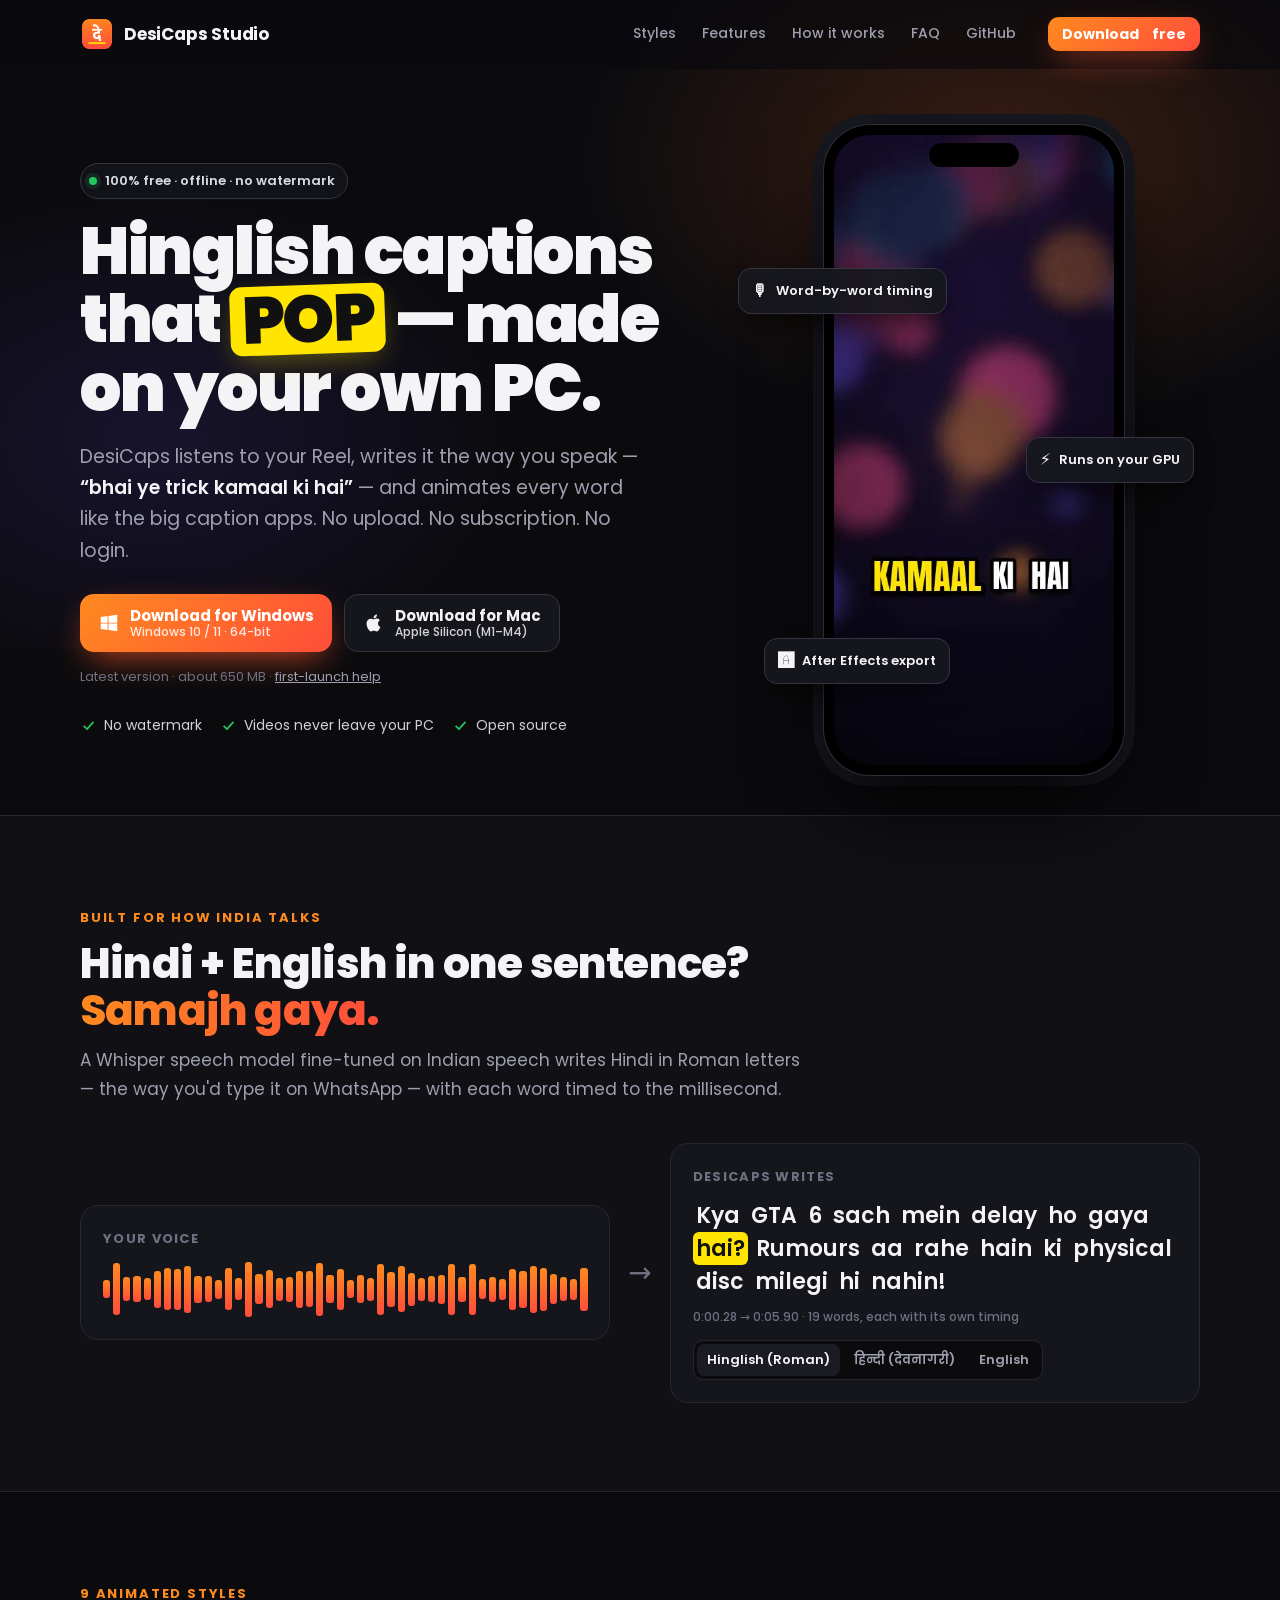
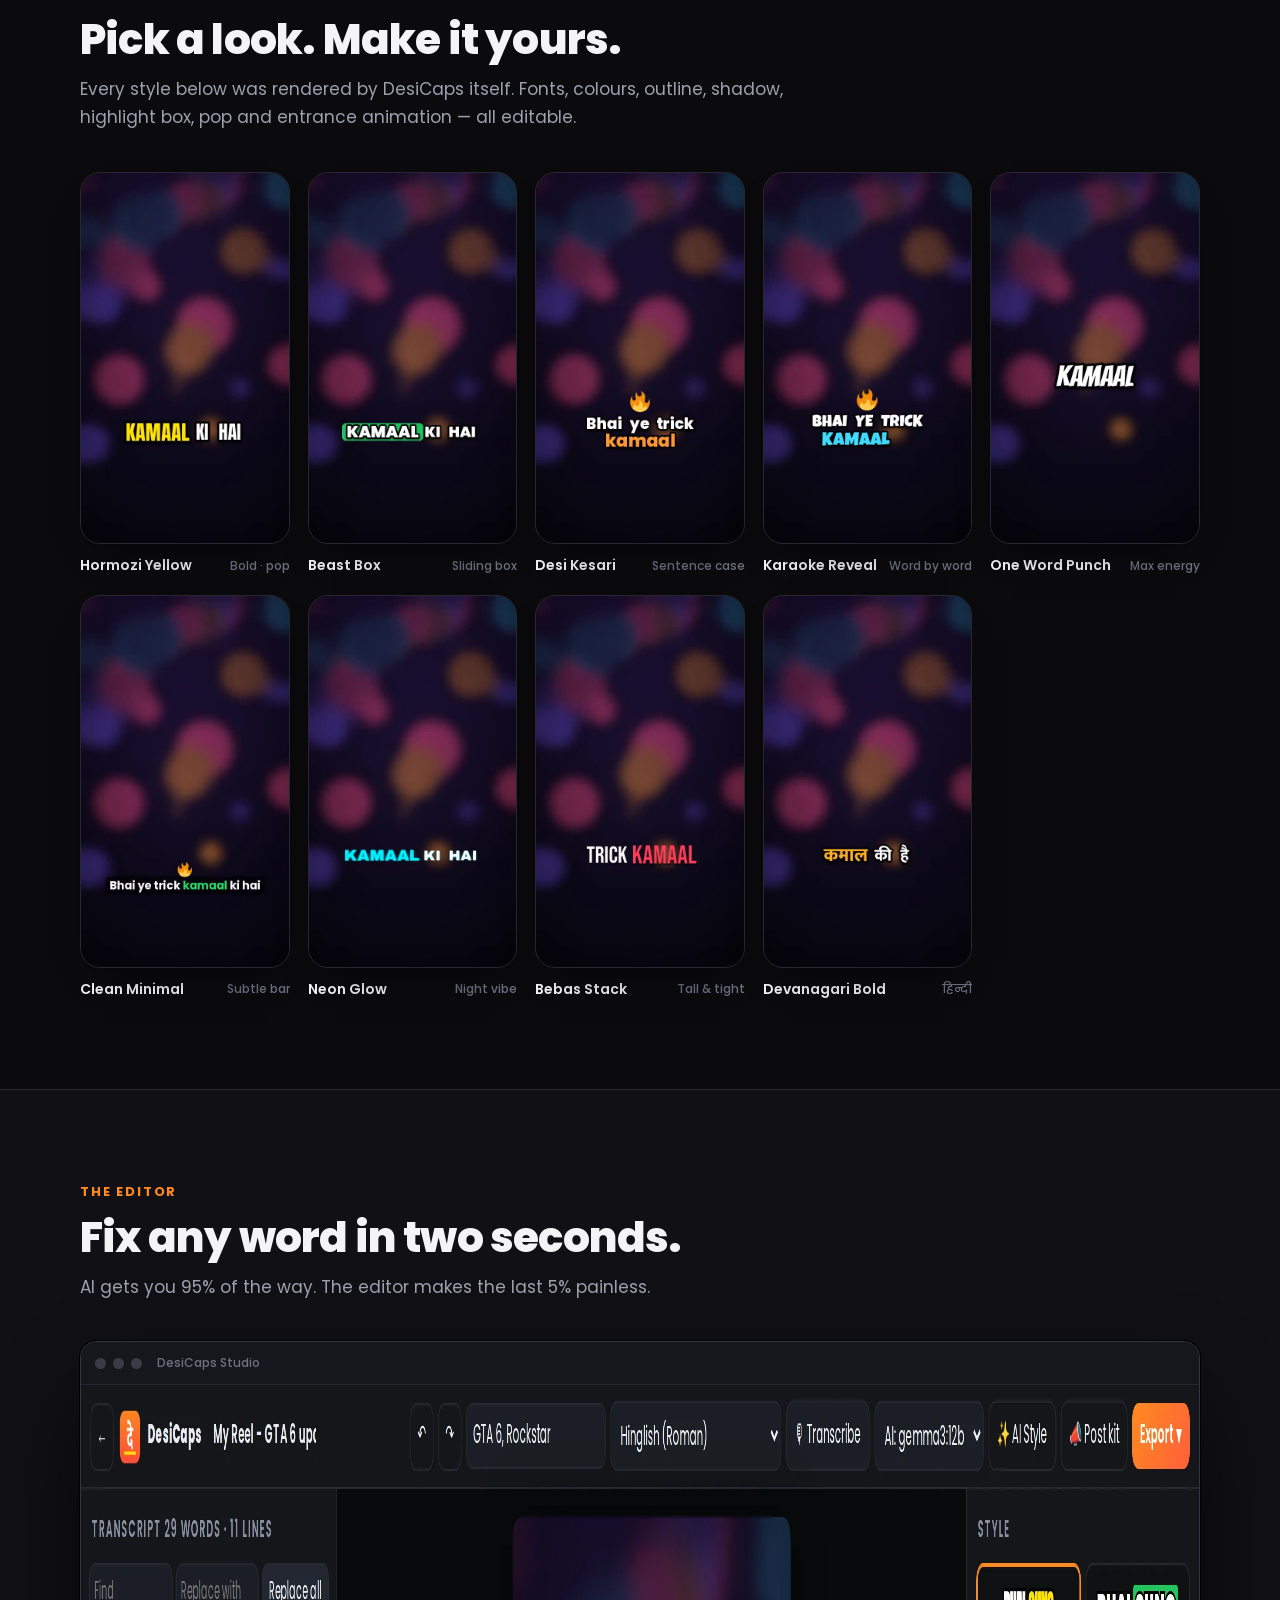
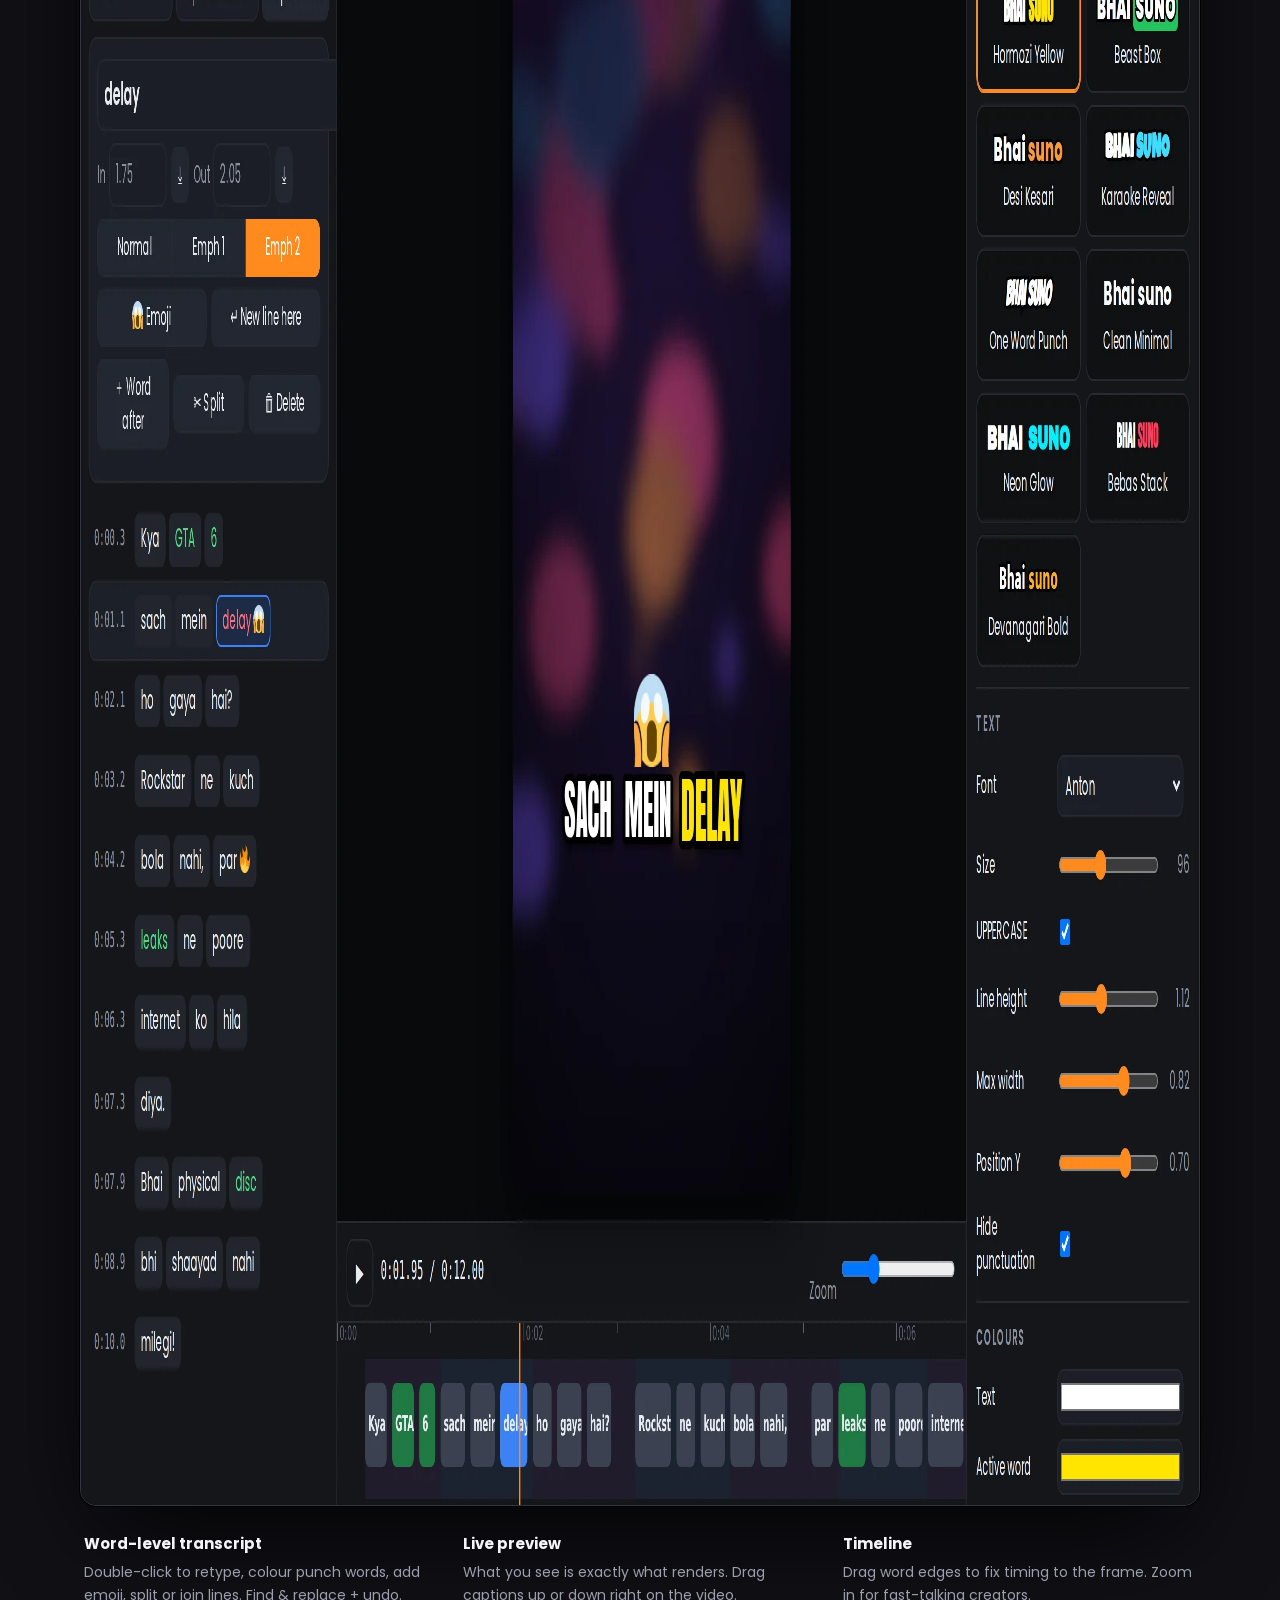
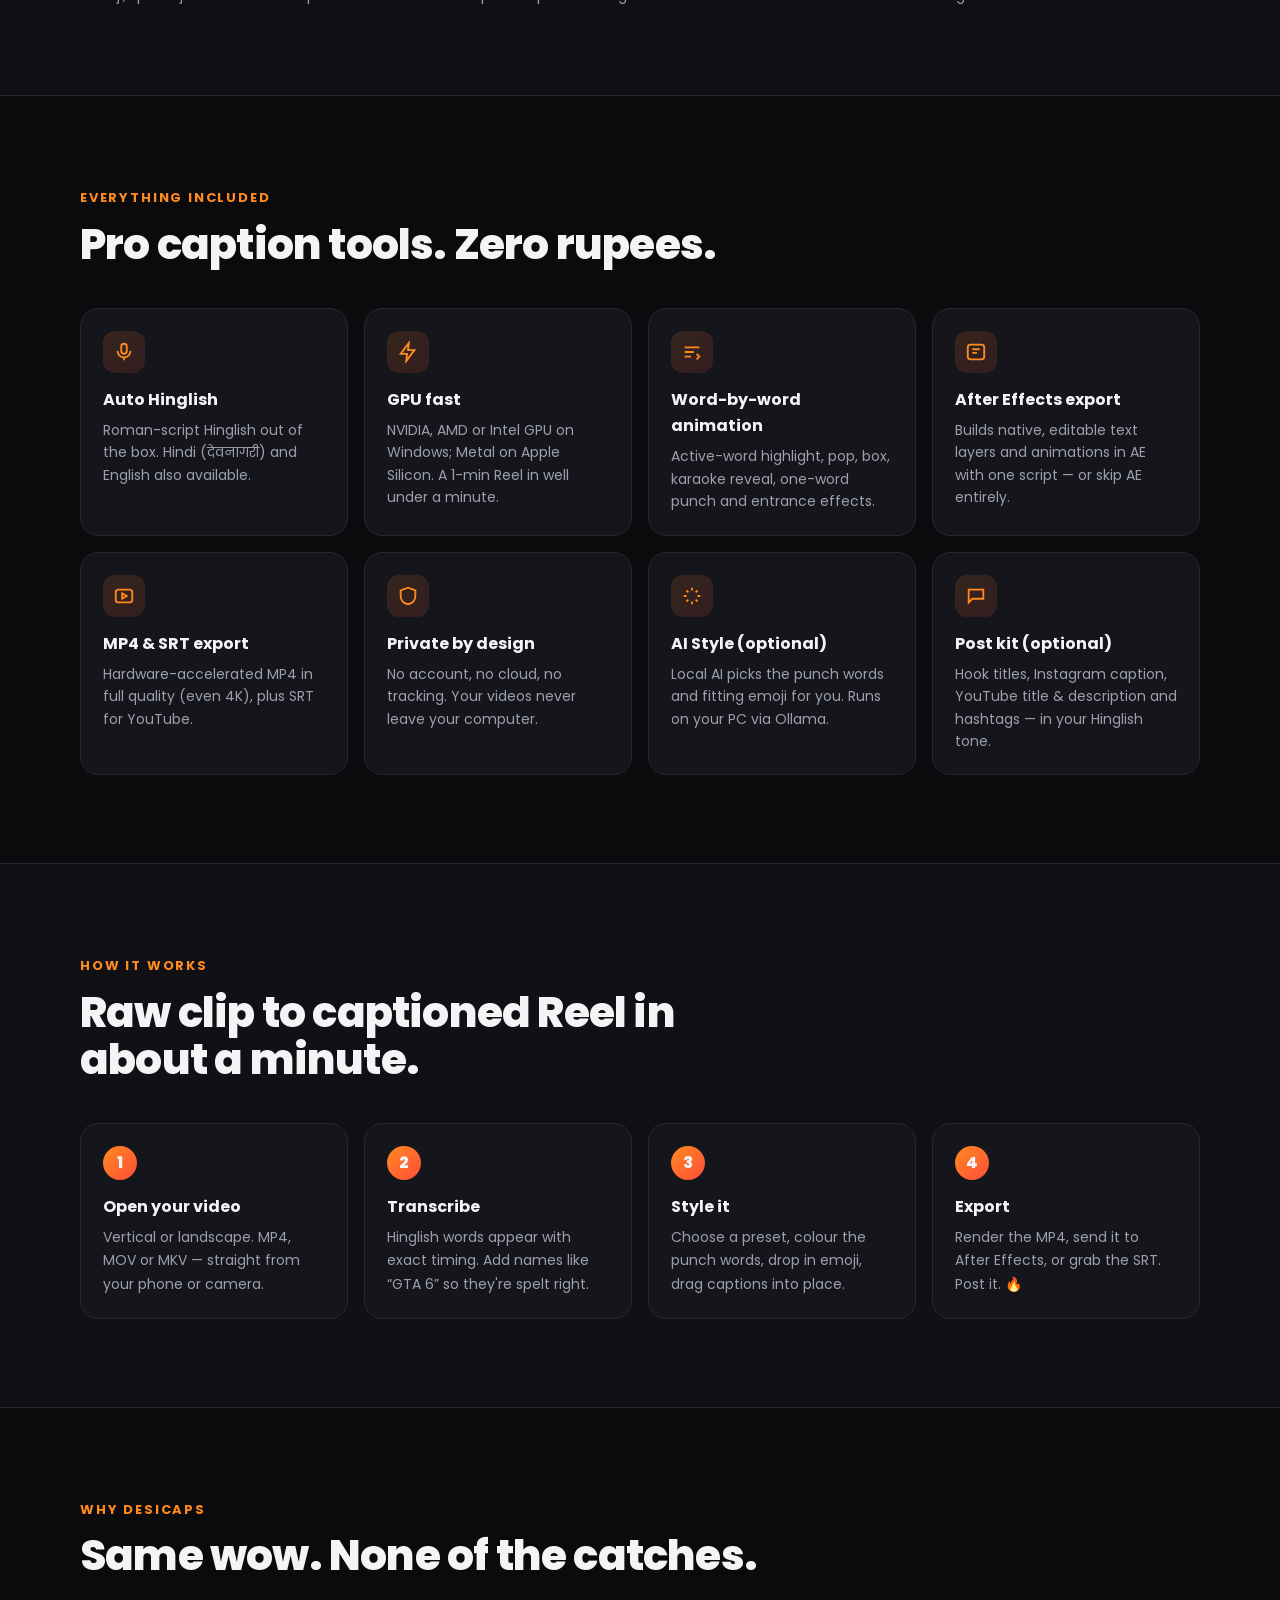
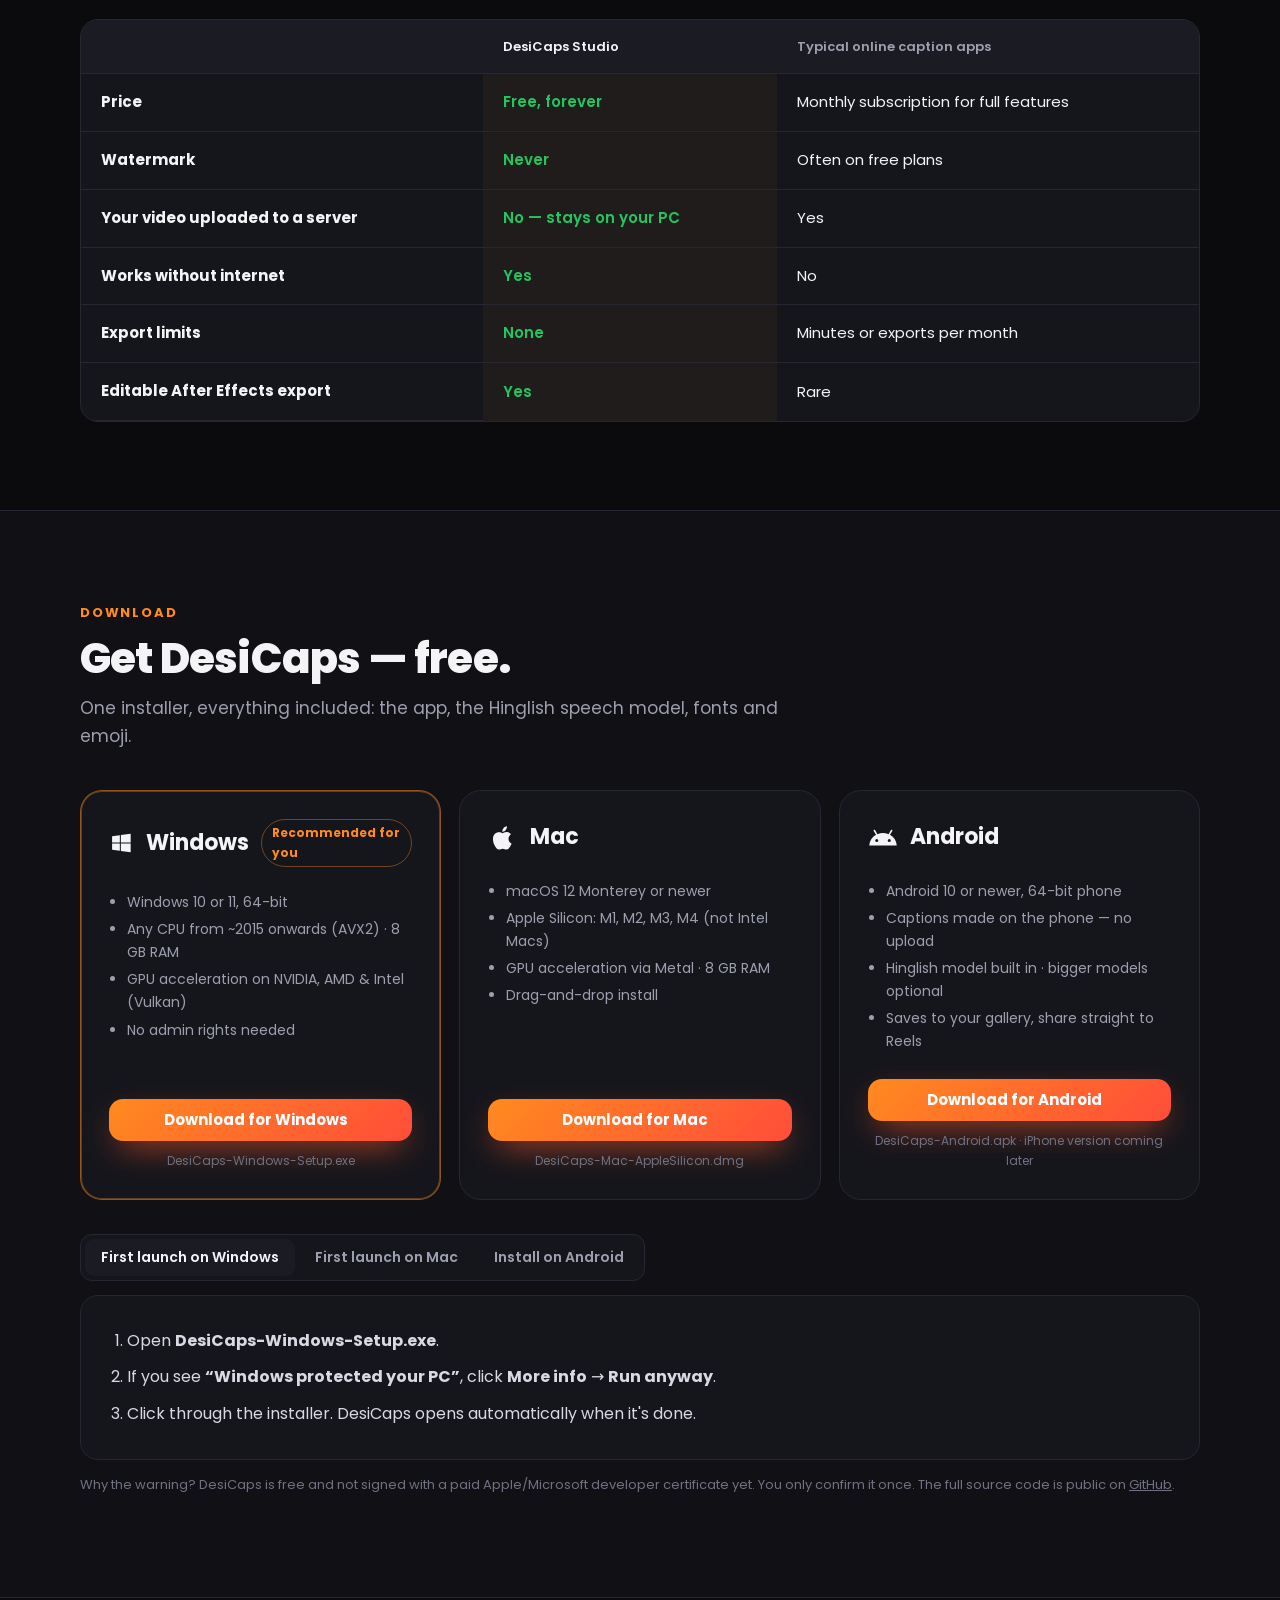
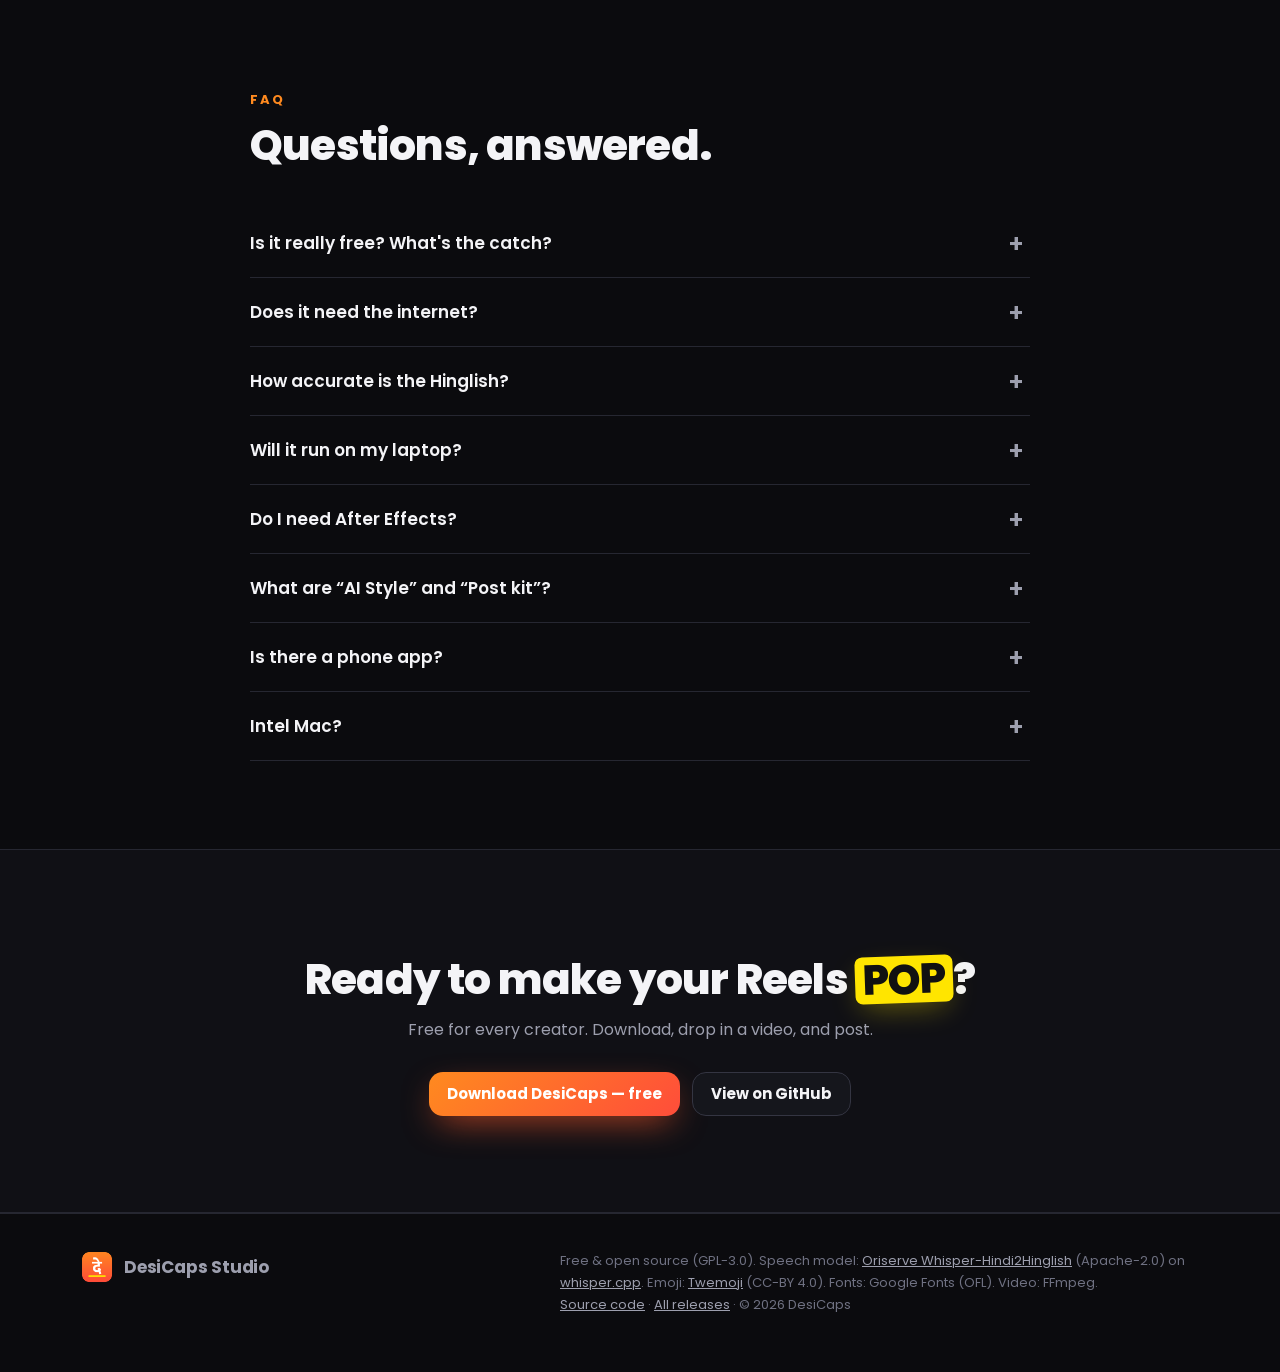
==== commit 8d49ccc0: "Android test build" ====
--- a/website/index.html
+++ b/website/index.html
@@ -158,7 +158,7 @@
 .yes{color:var(--green)} .no{color:#f87171}
 
 /* download */
-.dl-grid{display:grid;grid-template-columns:1fr 1fr;gap:18px}
+.dl-grid{display:grid;grid-template-columns:repeat(3,1fr);gap:18px}
 .dl-card{background:var(--card);border:1px solid var(--line);border-radius:22px;padding:28px;display:flex;flex-direction:column}
 .dl-card.rec{border-color:#ff8a1f88;box-shadow:0 0 0 1px #ff8a1f55 inset}
 .dl-card .os{display:flex;align-items:center;gap:12px;margin-bottom:6px}
@@ -169,6 +169,7 @@
 .dl-card ul{margin:14px 0 22px;padding-left:18px;color:var(--muted);font-size:14px}
 .dl-card li{margin:4px 0}
 .dl-card .btn{margin-top:auto}
+.hidden-cta{display:none!important}
 .dl-card .sub{margin-top:10px;font-size:12px;color:var(--dim);text-align:center}
 .tabs{display:inline-flex;gap:4px;background:var(--card);border:1px solid var(--line);border-radius:12px;padding:4px;margin:34px 0 14px}
 .tab{background:none;border:0;color:var(--muted);font:600 14px Poppins,sans-serif;padding:8px 16px;border-radius:9px;cursor:pointer}
@@ -202,6 +203,7 @@
 
 /* ---------- responsive ---------- */
 @media (max-width:1000px){
+  .dl-grid{grid-template-columns:1fr 1fr}
   .hero-grid{grid-template-columns:1fr;gap:44px}
   .phone{width:min(260px,66vw)}
   .features{grid-template-columns:repeat(2,1fr)}
@@ -259,6 +261,10 @@
           <svg viewBox="0 0 24 24" fill="currentColor" aria-hidden="true"><path d="M16.4 12.6c0-2.4 2-3.5 2-3.6-1.1-1.6-2.8-1.8-3.4-1.8-1.4-.1-2.8.9-3.5.9-.7 0-1.8-.9-3-.8-1.5 0-3 .9-3.8 2.3-1.6 2.8-.4 7 1.2 9.3.8 1.1 1.7 2.4 2.9 2.3 1.2 0 1.6-.7 3-.7s1.8.7 3 .7c1.3 0 2.1-1.1 2.8-2.2.9-1.3 1.3-2.5 1.3-2.6-.1 0-2.5-1-2.5-3.8zM14.2 5.6c.6-.8 1.1-1.9 1-3-.9 0-2.1.6-2.7 1.4-.6.7-1.1 1.8-1 2.9 1 .1 2.1-.5 2.7-1.3z"/></svg>
           <span class="t">Download for Mac<small>Apple Silicon (M1–M4)</small></span>
         </a>
+        <a class="btn hidden-cta" data-dl="android" href="#download">
+          <svg viewBox="0 0 24 24" fill="currentColor" aria-hidden="true"><path d="M17.6 9.48l1.84-3.18c.16-.31.04-.69-.26-.85a.64.64 0 0 0-.83.22l-1.88 3.24a11.46 11.46 0 0 0-8.94 0L5.65 5.67a.64.64 0 0 0-.87-.2c-.28.18-.37.54-.22.83L6.4 9.48A10.78 10.78 0 0 0 1 18h22a10.78 10.78 0 0 0-5.4-8.52zM7 15.25a1.25 1.25 0 1 1 0-2.5 1.25 1.25 0 0 1 0 2.5zm10 0a1.25 1.25 0 1 1 0-2.5 1.25 1.25 0 0 1 0 2.5z"/></svg>
+          <span class="t">Download for Android<small>Android 10+ · free APK</small></span>
+        </a>
       </div>
       <p class="release-meta" id="releaseMeta">Latest version · about 650 MB · <a href="#install">first-launch help</a></p>
       <div class="trust">
@@ -429,12 +435,24 @@
         <a class="btn primary" data-dl="mac" href="#">Download for Mac <span data-size="mac"></span></a>
         <div class="sub">DesiCaps-Mac-AppleSilicon.dmg</div>
       </div>
+      <div class="dl-card" id="cardAndroid">
+        <div class="os"><svg viewBox="0 0 24 24" fill="currentColor" aria-hidden="true"><path d="M17.6 9.48l1.84-3.18c.16-.31.04-.69-.26-.85a.64.64 0 0 0-.83.22l-1.88 3.24a11.46 11.46 0 0 0-8.94 0L5.65 5.67a.64.64 0 0 0-.87-.2c-.28.18-.37.54-.22.83L6.4 9.48A10.78 10.78 0 0 0 1 18h22a10.78 10.78 0 0 0-5.4-8.52zM7 15.25a1.25 1.25 0 1 1 0-2.5 1.25 1.25 0 0 1 0 2.5zm10 0a1.25 1.25 0 1 1 0-2.5 1.25 1.25 0 0 1 0 2.5z"/></svg><h3>Android</h3><span class="badge">Recommended for you</span></div>
+        <ul>
+          <li>Android 10 or newer, 64-bit phone</li>
+          <li>Captions made on the phone — no upload</li>
+          <li>Hinglish model built in · bigger models optional</li>
+          <li>Saves to your gallery, share straight to Reels</li>
+        </ul>
+        <a class="btn primary" data-dl="android" href="#">Download for Android <span data-size="android"></span></a>
+        <div class="sub">DesiCaps-Android.apk · iPhone version coming later</div>
+      </div>
     </div>
 
     <div id="install">
       <div class="tabs" role="tablist" aria-label="First launch help">
         <button class="tab" role="tab" id="tab-win" aria-controls="guide-win" aria-selected="true">First launch on Windows</button>
         <button class="tab" role="tab" id="tab-mac" aria-controls="guide-mac" aria-selected="false">First launch on Mac</button>
+        <button class="tab" role="tab" id="tab-android" aria-controls="guide-android" aria-selected="false">Install on Android</button>
       </div>
       <div class="guide" role="tabpanel" id="guide-win" aria-labelledby="tab-win">
         <ol>
@@ -448,6 +466,13 @@
           <li>Open <b>DesiCaps-Mac-AppleSilicon.dmg</b> and drag <b>DesiCaps</b> into <b>Applications</b>.</li>
           <li>In Applications, <b>right-click</b> (or <kbd>Control</kbd>-click) DesiCaps → <b>Open</b> → <b>Open</b>.</li>
           <li>On macOS 15 or newer, if there's no Open button: <b>System Settings → Privacy &amp; Security</b> → scroll down → <b>Open Anyway</b>.</li>
+        </ol>
+      </div>
+      <div class="guide" role="tabpanel" id="guide-android" aria-labelledby="tab-android" hidden>
+        <ol>
+          <li>On your phone, tap <b>Download for Android</b> and open <b>DesiCaps-Android.apk</b> when it finishes.</li>
+          <li>If Android asks, allow <b>Install unknown apps</b> for your browser, then tap <b>Install</b>.</li>
+          <li>If Play Protect warns you, tap <b>More details → Install anyway</b>. Open DesiCaps and pick a video.</li>
         </ol>
       </div>
       <p class="note">Why the warning? DesiCaps is free and not signed with a paid Apple/Microsoft developer certificate yet. You only confirm it once. The full source code is public on <a data-gh href="#">GitHub</a>.</p>
@@ -465,6 +490,7 @@
     <details><summary>Will it run on my laptop?</summary><p>Yes, on most Windows 10/11 PCs from the last ~10 years and any Apple Silicon Mac. A graphics card makes transcription much faster; without one it still works on the CPU, just slower.</p></details>
     <details><summary>Do I need After Effects?</summary><p>No. DesiCaps renders the finished MP4 itself. The After Effects export is there for editors who want to fine-tune animations in AE.</p></details>
     <details><summary>What are “AI Style” and “Post kit”?</summary><p>Optional extras powered by a free local AI (Ollama). AI Style colours the punch words and adds emoji; Post kit writes hook titles, captions and hashtags in your Hinglish tone. The app guides you through the one-time setup.</p></details>
+    <details><summary>Is there a phone app?</summary><p>Yes — DesiCaps for Android (Android 10+) makes the captions on the phone itself, with the Hinglish model built in and bigger models as optional downloads. Longer videos are faster on a PC. An iPhone version may come later.</p></details>
     <details><summary>Intel Mac?</summary><p>Not in this version — the Mac app needs an Apple Silicon (M-series) Mac.</p></details>
   </div>
 </section>
@@ -497,7 +523,7 @@
 (() => {
   /* ▼▼ CONFIG ▼▼ */
   const REPO = "demoxxiii/DesiCaps";           // GitHub "user/repo" that publishes the releases
-  const FILES = { win: "DesiCaps-Windows-Setup.exe", mac: "DesiCaps-Mac-AppleSilicon.dmg" };
+  const FILES = { win: "DesiCaps-Windows-Setup.exe", mac: "DesiCaps-Mac-AppleSilicon.dmg", android: "DesiCaps-Android.apk" };
   /* ▲▲ CONFIG ▲▲ */
 
   const GH = `https://github.com/${REPO}`;
@@ -509,22 +535,28 @@
   const ua = navigator.userAgent || "", plat = (navigator.userAgentData && navigator.userAgentData.platform) || navigator.platform || "";
   const isMac = /Mac/i.test(plat) || /Macintosh/.test(ua);
   const isMobile = /Android|iPhone|iPad|iPod/i.test(ua);
-  const mine = isMac ? "mac" : "win";
+  const isAndroid = /Android/i.test(ua);
+  const mine = isAndroid ? "android" : isMac ? "mac" : "win";
 
   // links
   $$("[data-gh]").forEach(a => { a.href = GH; a.rel = "noopener"; });
   $$("[data-rel]").forEach(a => { a.href = GH + "/releases"; a.rel = "noopener"; });
   $$("[data-dl]").forEach(a => {
     const k = a.dataset.dl === "auto" ? mine : a.dataset.dl;
-    if (a.closest(".dl-card") || a.dataset.dl === "auto" || !isMobile) a.href = latest(FILES[k]);
-    if (isMobile && !a.closest(".dl-card")) a.href = "#download";   // phones: show the download section instead
+    if (a.closest(".dl-card") || a.dataset.dl === "auto" || !isMobile || (isAndroid && k === "android")) a.href = latest(FILES[k]);
+    else if (isMobile && !a.closest(".dl-card")) a.href = "#download";   // other phones: show the download section instead
   });
   // put the visitor's platform first
   if (isMac) {
     const row = document.getElementById("heroCta"), w = row.querySelector('[data-dl="win"]'), m = row.querySelector('[data-dl="mac"]');
     row.prepend(m); m.classList.add("primary"); w.classList.remove("primary");
   }
-  if (!isMobile) document.getElementById(isMac ? "cardMac" : "cardWin").classList.add("rec");
+  if (isAndroid) {   // Android phone: the Android download leads
+    const row = document.getElementById("heroCta"), an = row.querySelector('[data-dl="android"]');
+    row.querySelectorAll(".btn").forEach(b => b.classList.remove("primary"));
+    an.classList.remove("hidden-cta"); an.classList.add("primary"); row.prepend(an);
+  }
+  if (!isMobile || isAndroid) document.getElementById(isAndroid ? "cardAndroid" : isMac ? "cardMac" : "cardWin").classList.add("rec");
   document.getElementById("yr").textContent = new Date().getFullYear();
 
   // live release info from GitHub
@@ -533,7 +565,7 @@
     const size = n => (n / 1048576).toFixed(0) + " MB";
     const date = new Date(rel.published_at).toLocaleDateString(undefined, { day: "numeric", month: "short", year: "numeric" });
     const asset = f => (rel.assets || []).find(a => a.name === f);
-    for (const k of ["win", "mac"]) { const a = asset(FILES[k]); if (a) $$(`[data-size="${k}"]`).forEach(s => s.textContent = "· " + size(a.size)); }
+    for (const k of ["win", "mac", "android"]) { const a = asset(FILES[k]); if (a) $$(`[data-size="${k}"]`).forEach(s => s.textContent = "· " + size(a.size)); }
     const w = asset(FILES[mine]);
     document.getElementById("releaseMeta").innerHTML =
       `Version ${rel.tag_name.replace(/^v/, "")} · ${w ? size(w.size) : ""} · updated ${date} · <a href="#install">first-launch help</a>`;
@@ -549,7 +581,7 @@
   const tabs = $$(".tab");
   const pick = id => tabs.forEach(t => { const on = t.id === id; t.setAttribute("aria-selected", on); document.getElementById(t.getAttribute("aria-controls")).hidden = !on; });
   tabs.forEach(t => t.addEventListener("click", () => pick(t.id)));
-  if (isMac) pick("tab-mac");
+  if (isAndroid) pick("tab-android"); else if (isMac) pick("tab-mac");
 
   // styles gallery (videos rendered by DesiCaps itself)
   const STYLES = [
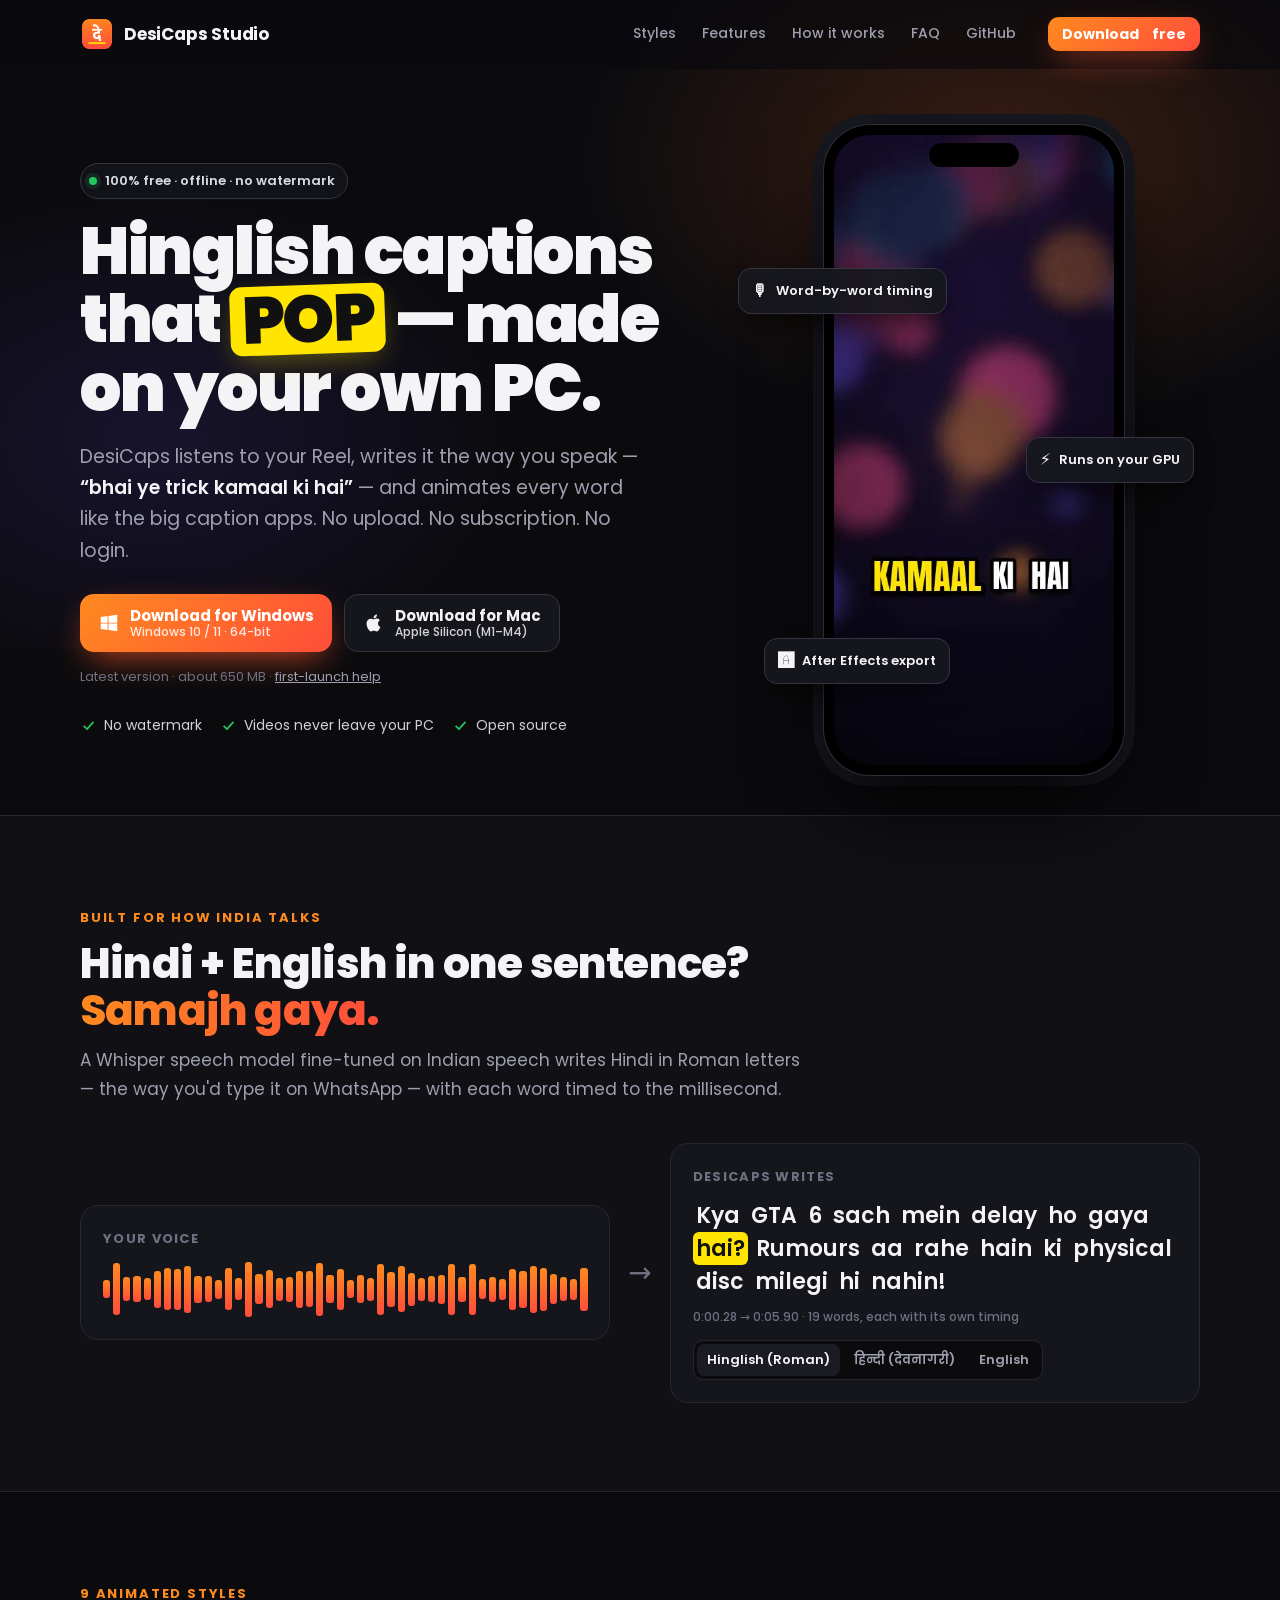
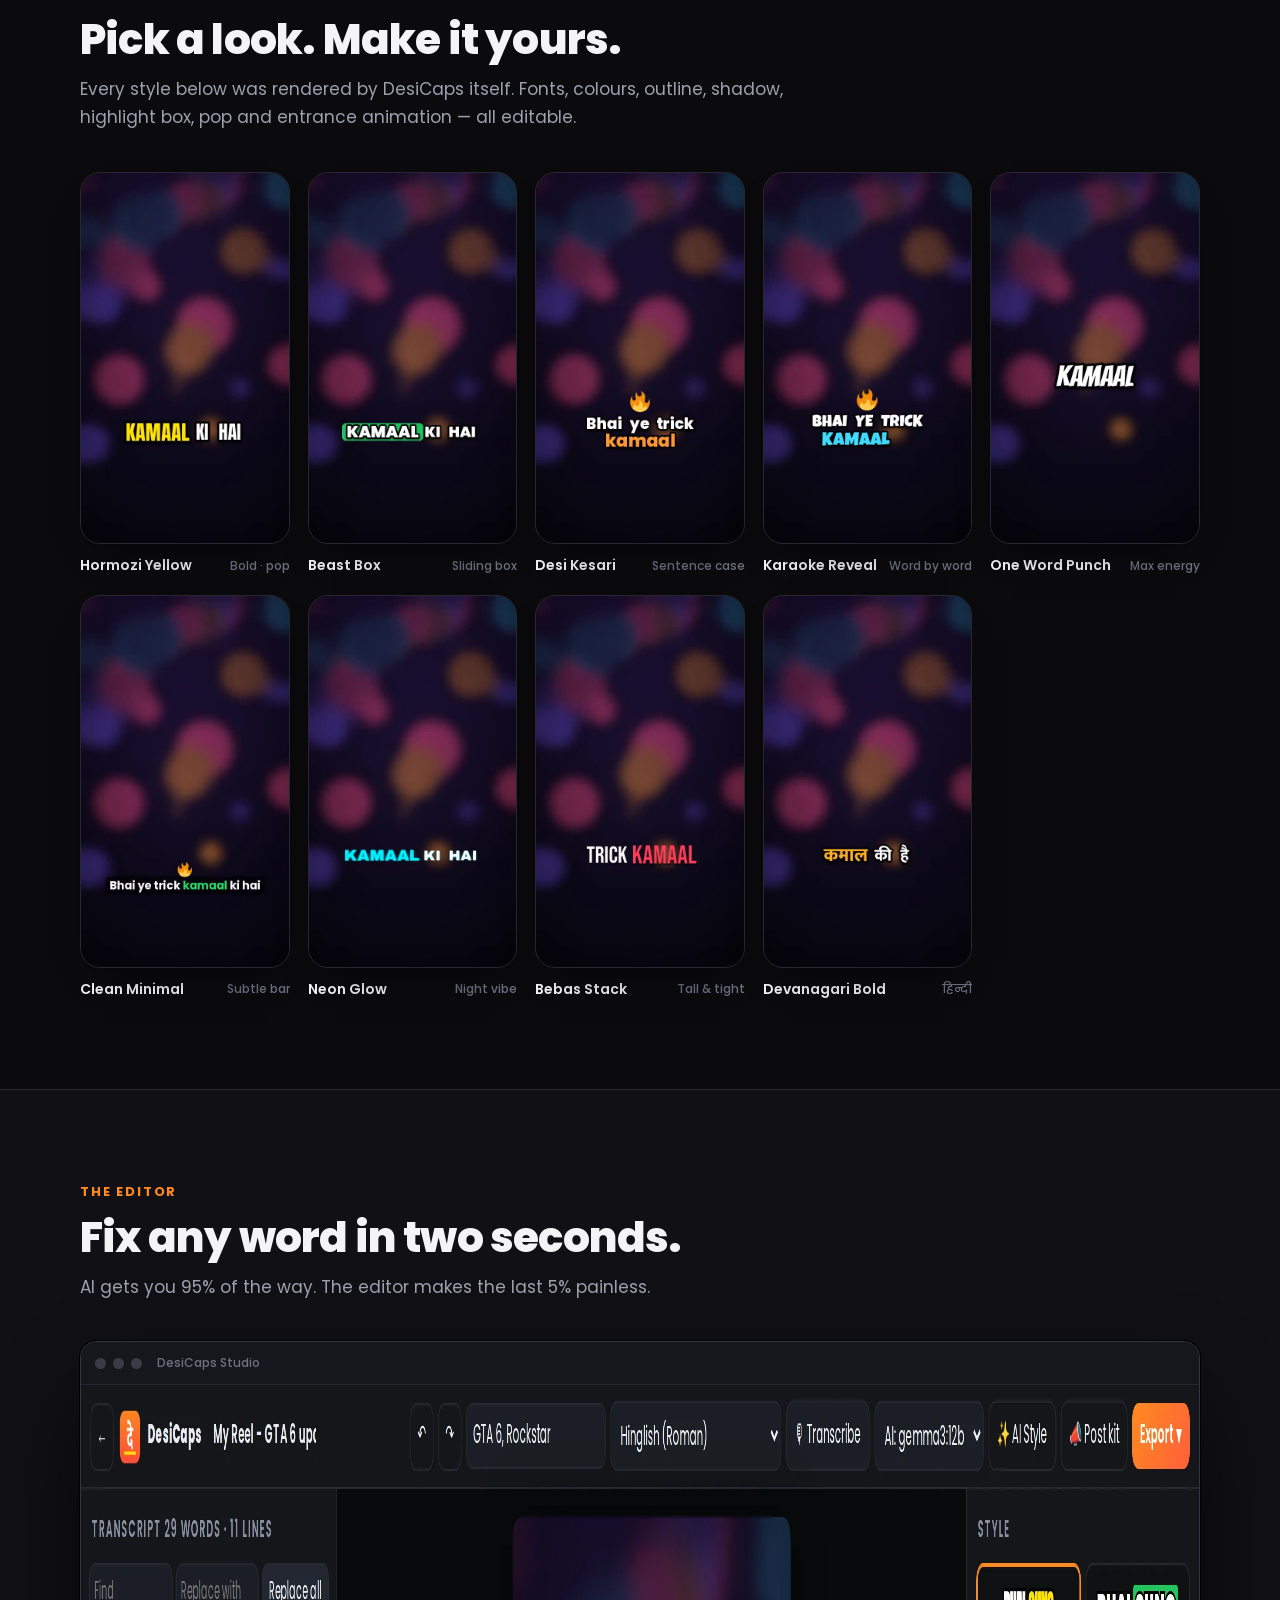
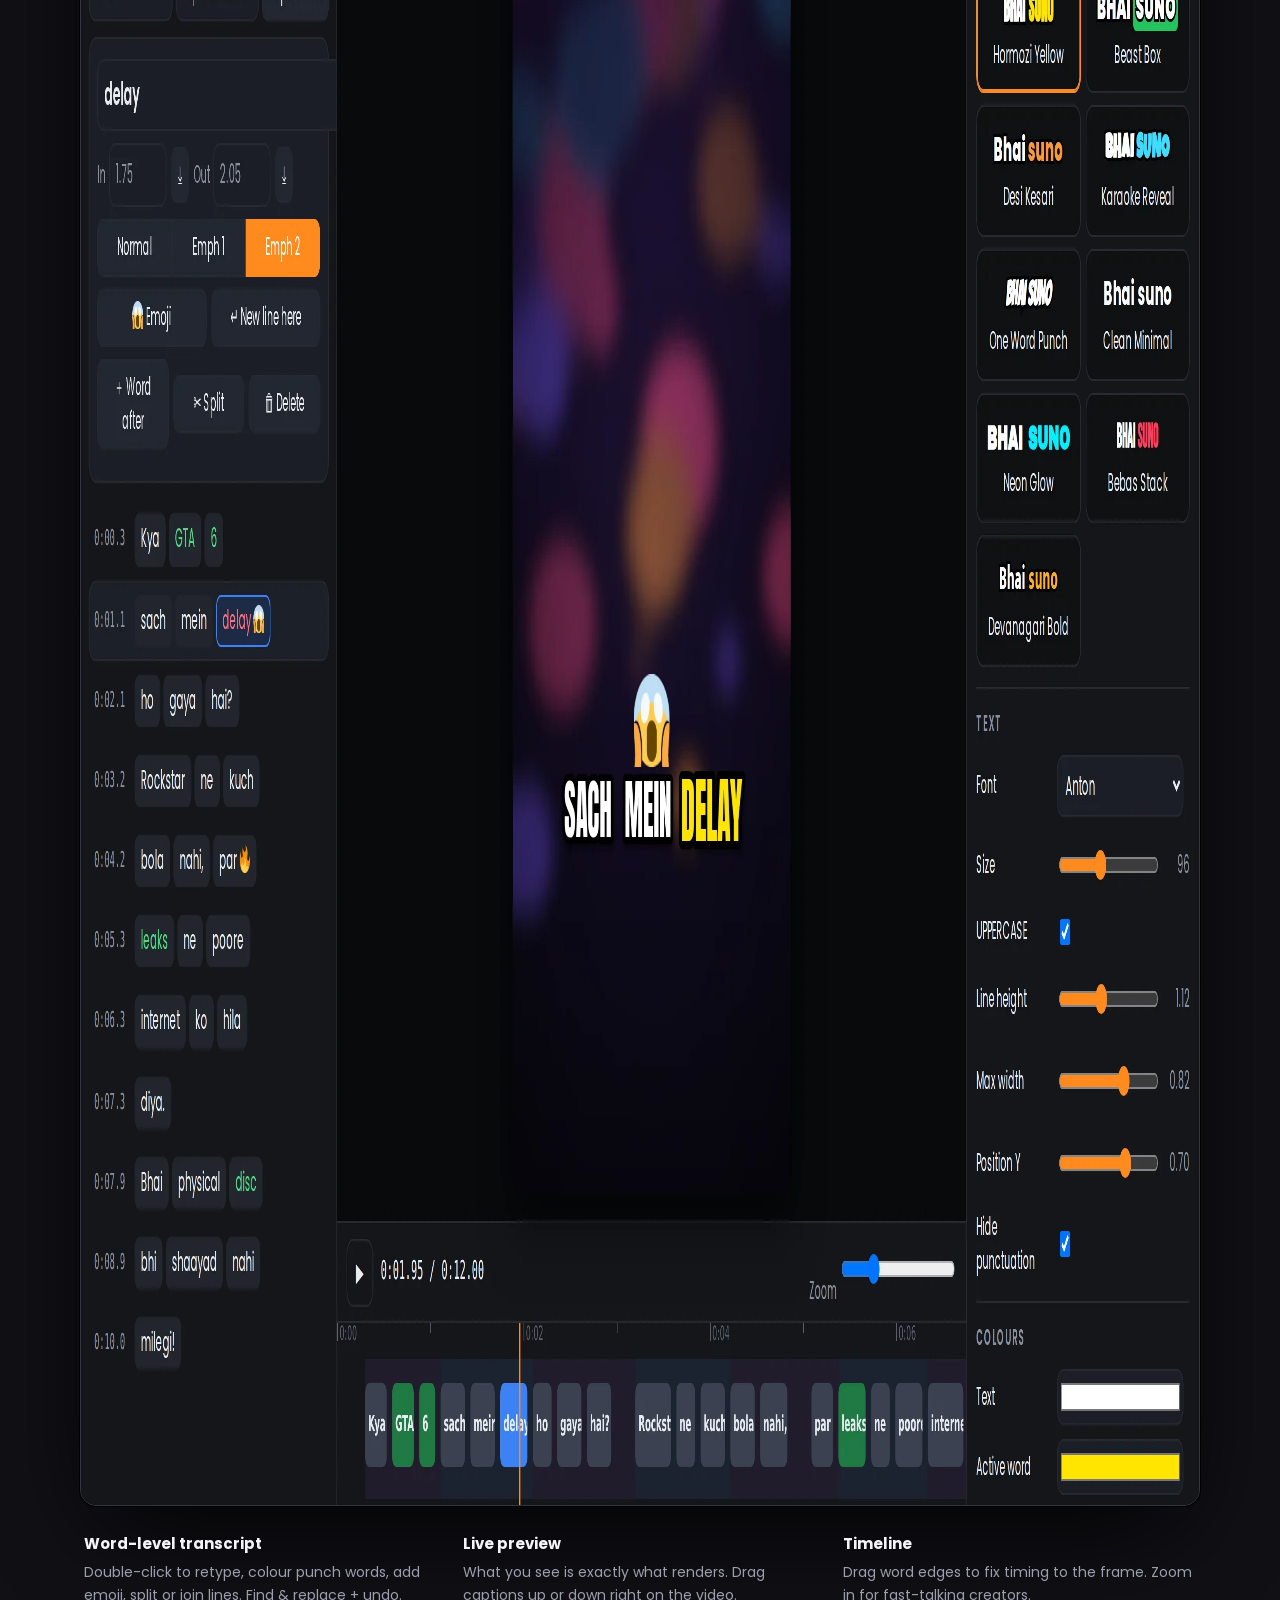
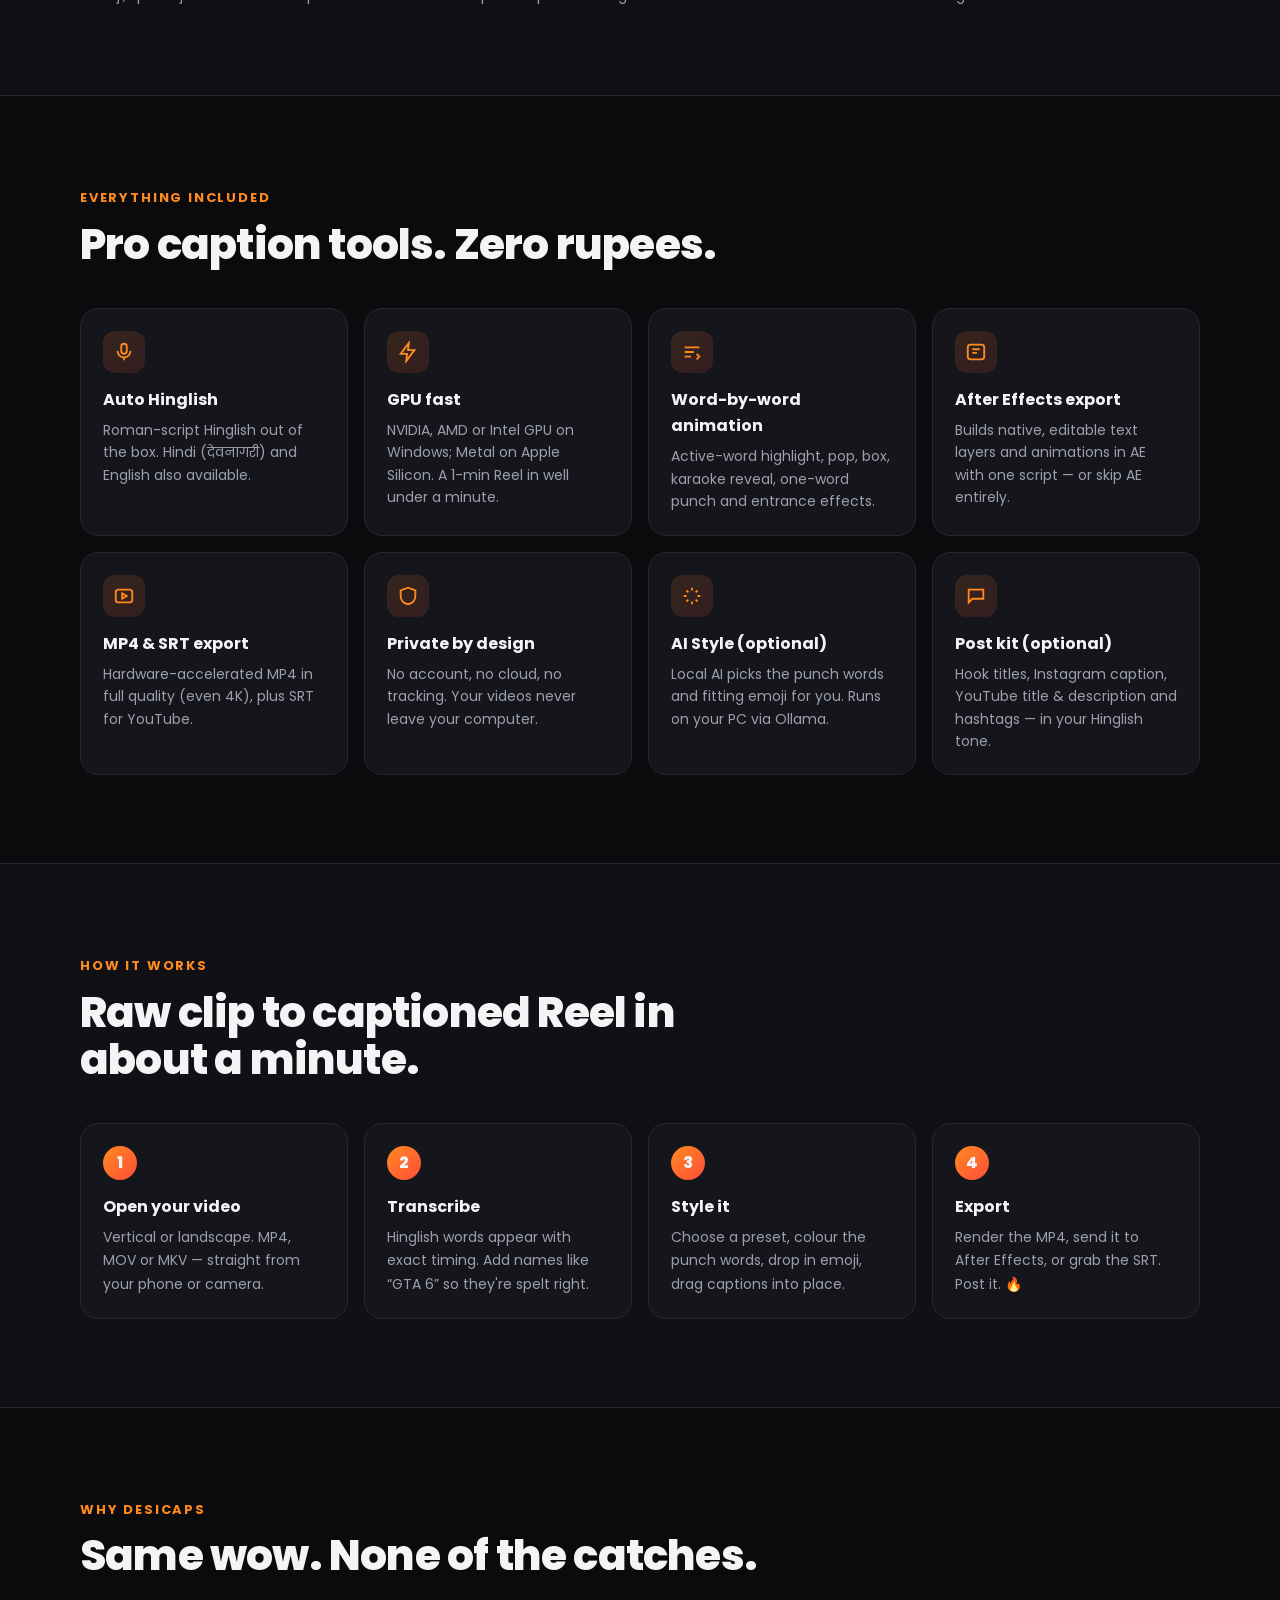
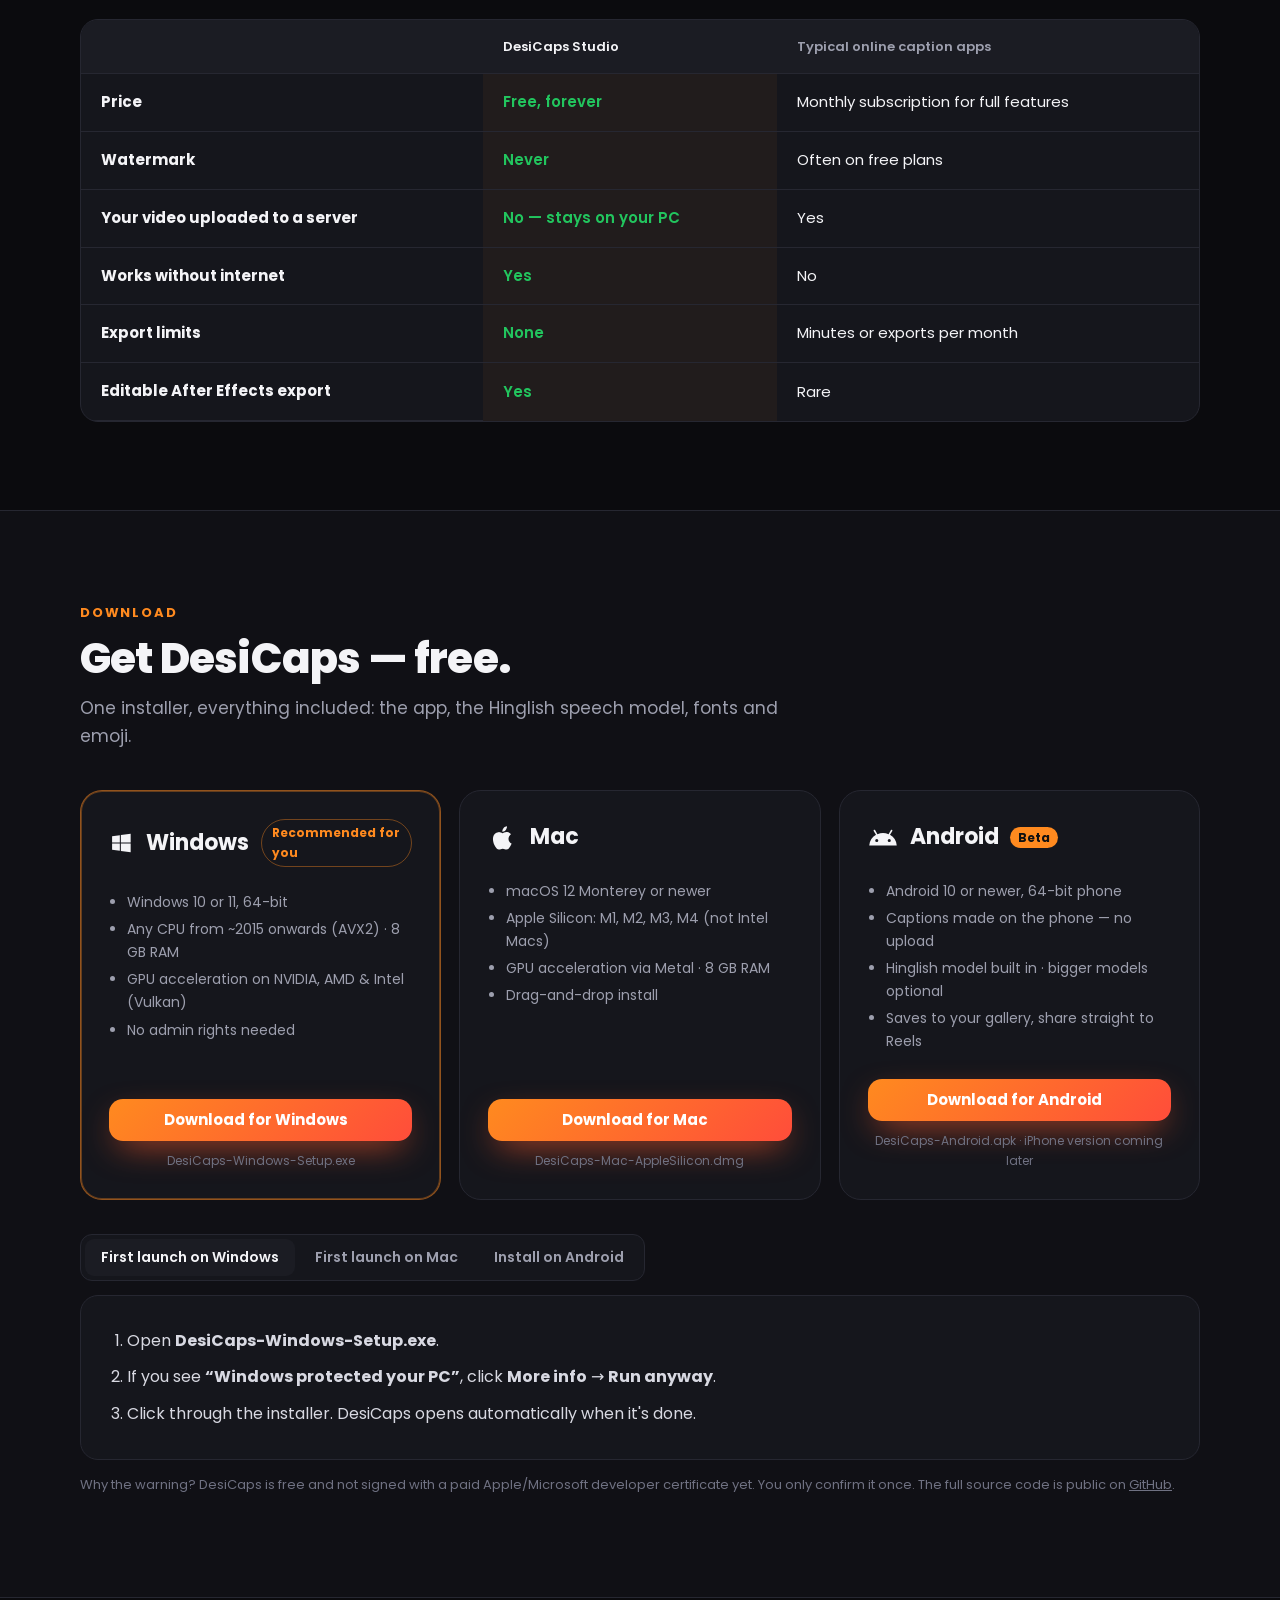
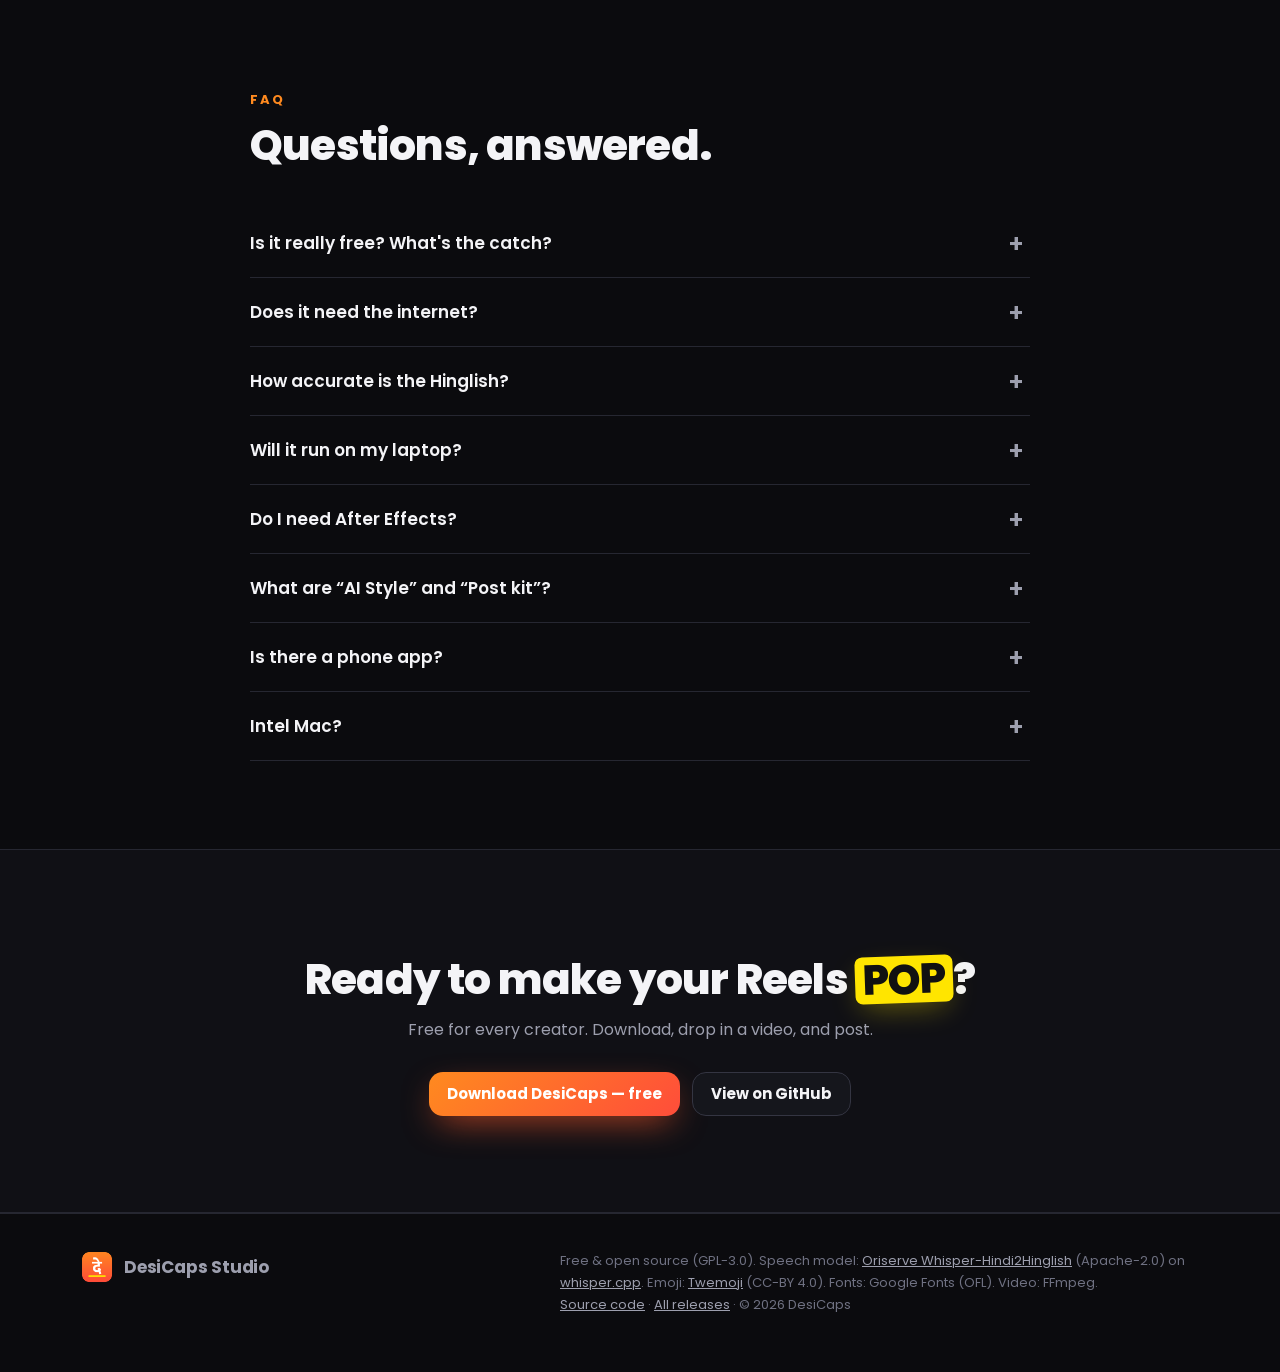
==== commit de393304: "Android test build" ====
--- a/website/index.html
+++ b/website/index.html
@@ -170,6 +170,7 @@
 .dl-card li{margin:4px 0}
 .dl-card .btn{margin-top:auto}
 .hidden-cta{display:none!important}
+.beta{font-size:12px;font-weight:700;color:#111;background:var(--acc);border-radius:99px;padding:2px 8px;vertical-align:middle;margin-left:6px}
 .dl-card .sub{margin-top:10px;font-size:12px;color:var(--dim);text-align:center}
 .tabs{display:inline-flex;gap:4px;background:var(--card);border:1px solid var(--line);border-radius:12px;padding:4px;margin:34px 0 14px}
 .tab{background:none;border:0;color:var(--muted);font:600 14px Poppins,sans-serif;padding:8px 16px;border-radius:9px;cursor:pointer}
@@ -552,6 +553,7 @@
     row.prepend(m); m.classList.add("primary"); w.classList.remove("primary");
   }
   if (isAndroid) {   // Android phone: the Android download leads
+    const h = document.getElementById("h1"); h.innerHTML = h.innerHTML.replace("own PC.", "own phone.");
     const row = document.getElementById("heroCta"), an = row.querySelector('[data-dl="android"]');
     row.querySelectorAll(".btn").forEach(b => b.classList.remove("primary"));
     an.classList.remove("hidden-cta"); an.classList.add("primary"); row.prepend(an);
@@ -559,6 +561,19 @@
   if (!isMobile || isAndroid) document.getElementById(isAndroid ? "cardAndroid" : isMac ? "cardMac" : "cardWin").classList.add("rec");
   document.getElementById("yr").textContent = new Date().getFullYear();
 
+  const ANDROID_LINKS = mine === "android" ? '[data-dl="android"],[data-dl="auto"]' : '[data-dl="android"]';
+  // Android: until the APK is part of a full release, offer the public test build
+  function useAndroidBeta() {
+    const url = `${GH}/releases/download/android-test/${FILES.android}`;
+    $$(ANDROID_LINKS).forEach(a => { if (a.getAttribute("href") !== "#download") a.href = url; });
+    $$('#cardAndroid h3').forEach(h => { if (!h.querySelector(".beta")) h.insertAdjacentHTML("beforeend", ' <span class="beta">Beta</span>'); });
+    fetch(`https://api.github.com/repos/${REPO}/releases/tags/android-test`).then(r => r.ok ? r.json() : null).then(rel => {
+      const a = rel && (rel.assets || []).find(x => x.name === FILES.android);
+      if (a) $$('[data-size="android"]').forEach(s => s.textContent = "· " + (a.size / 1048576).toFixed(0) + " MB");
+    }).catch(() => {});
+  }
+
+  useAndroidBeta();
   // live release info from GitHub
   fetch(`https://api.github.com/repos/${REPO}/releases/latest`).then(r => r.ok ? r.json() : null).then(rel => {
     if (!rel) return;
@@ -566,9 +581,13 @@
     const date = new Date(rel.published_at).toLocaleDateString(undefined, { day: "numeric", month: "short", year: "numeric" });
     const asset = f => (rel.assets || []).find(a => a.name === f);
     for (const k of ["win", "mac", "android"]) { const a = asset(FILES[k]); if (a) $$(`[data-size="${k}"]`).forEach(s => s.textContent = "· " + size(a.size)); }
+    if (asset(FILES.android)) {   // phone app is part of the full release now
+      $$(ANDROID_LINKS).forEach(a => { if (a.getAttribute("href") !== "#download") a.href = latest(FILES.android); });
+      $$("#cardAndroid .beta").forEach(b => b.remove());
+    }
     const w = asset(FILES[mine]);
     document.getElementById("releaseMeta").innerHTML =
-      `Version ${rel.tag_name.replace(/^v/, "")} · ${w ? size(w.size) : ""} · updated ${date} · <a href="#install">first-launch help</a>`;
+      `Version ${rel.tag_name.replace(/^v/, "")}${w ? " · " + size(w.size) : ""} · updated ${date} · <a href="#install">first-launch help</a>`;
     document.getElementById("dlVersion").textContent =
       `Version ${rel.tag_name.replace(/^v/, "")}, released ${date}. One installer, everything included: the app, the Hinglish speech model, fonts and emoji.`;
   }).catch(() => {});
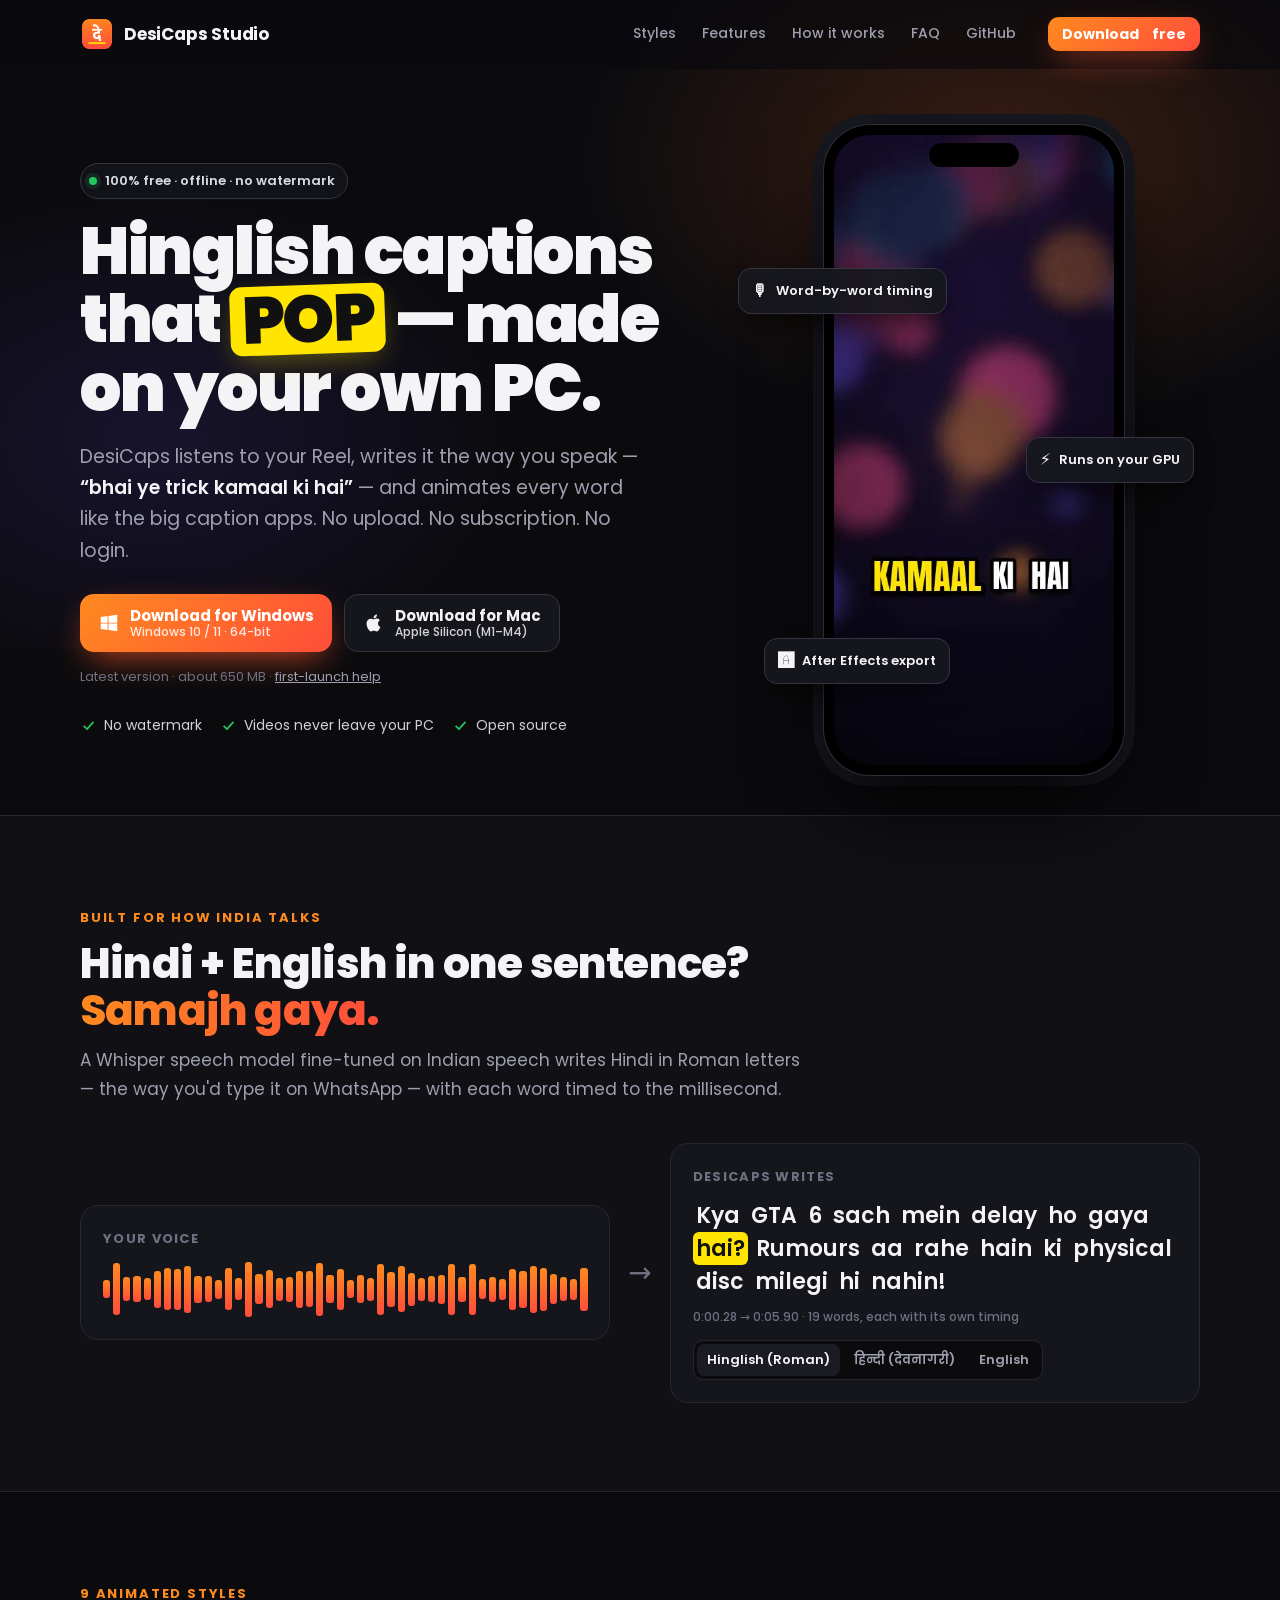
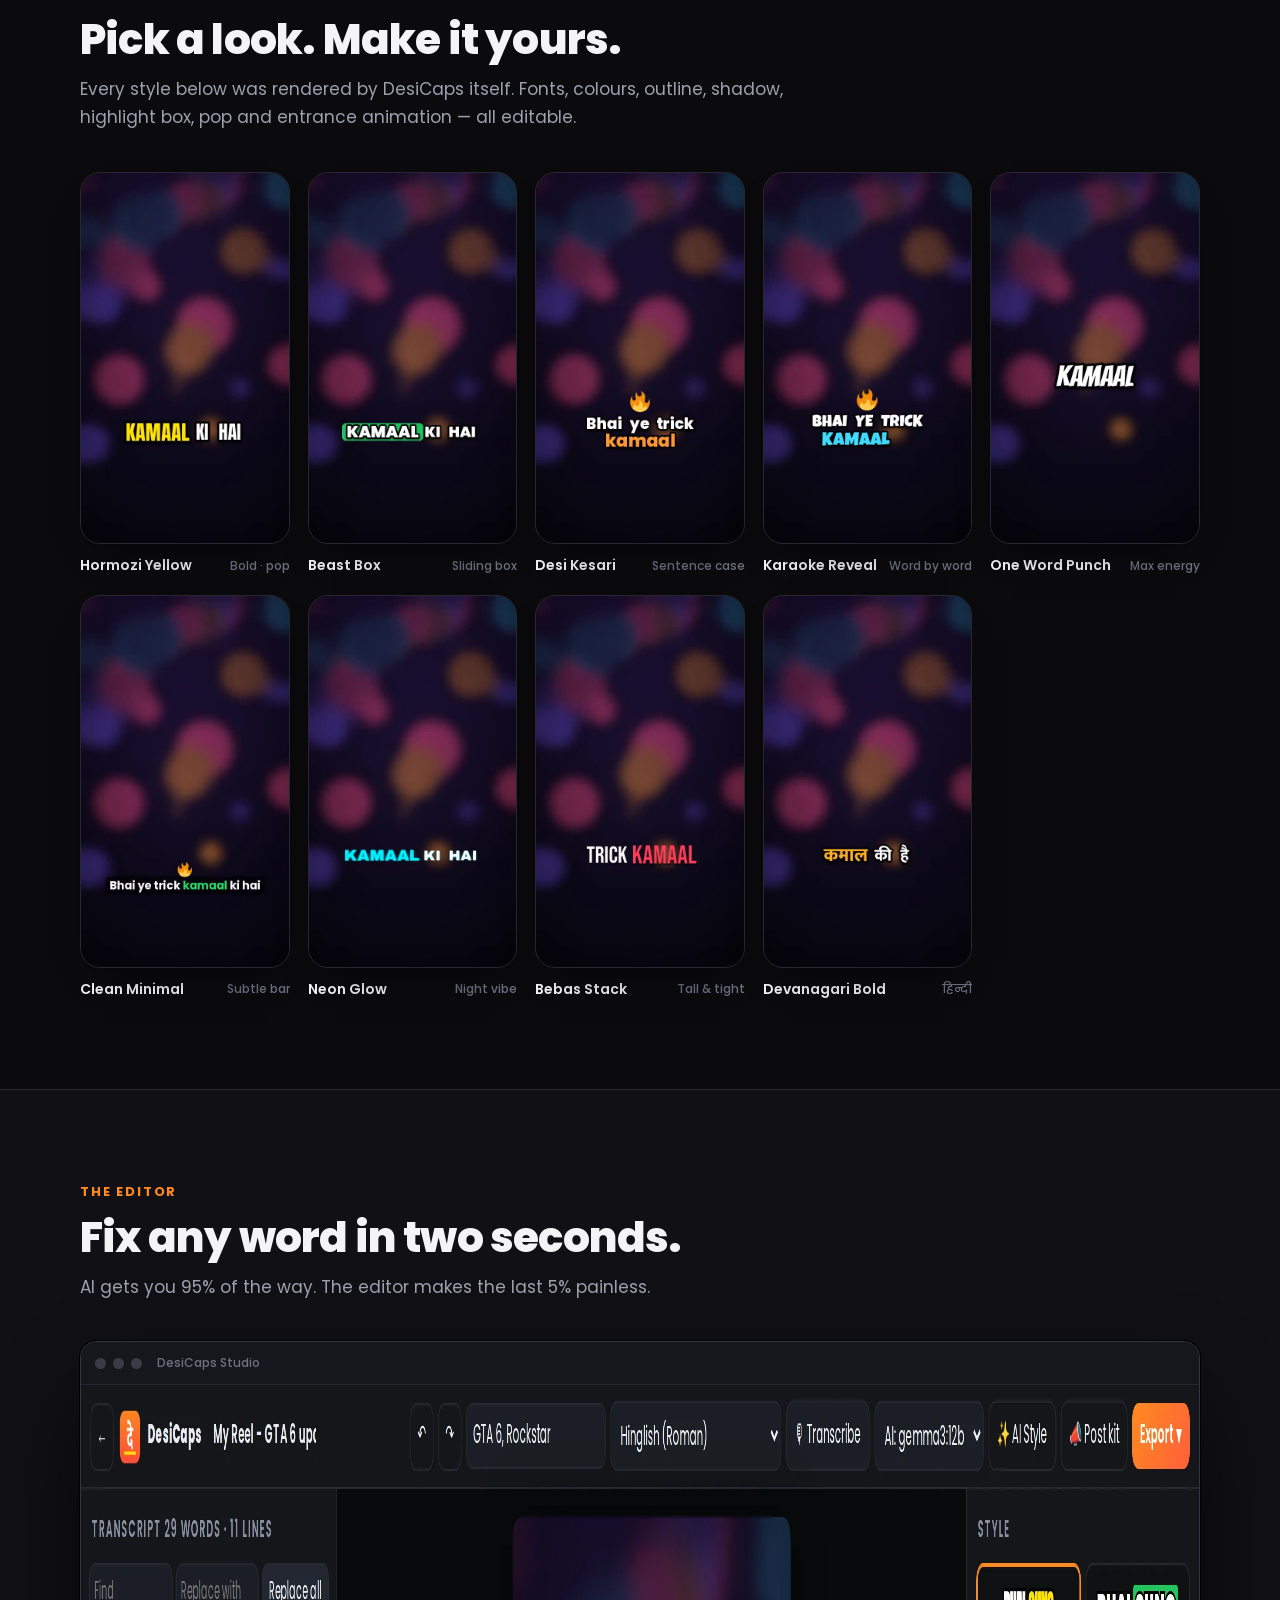
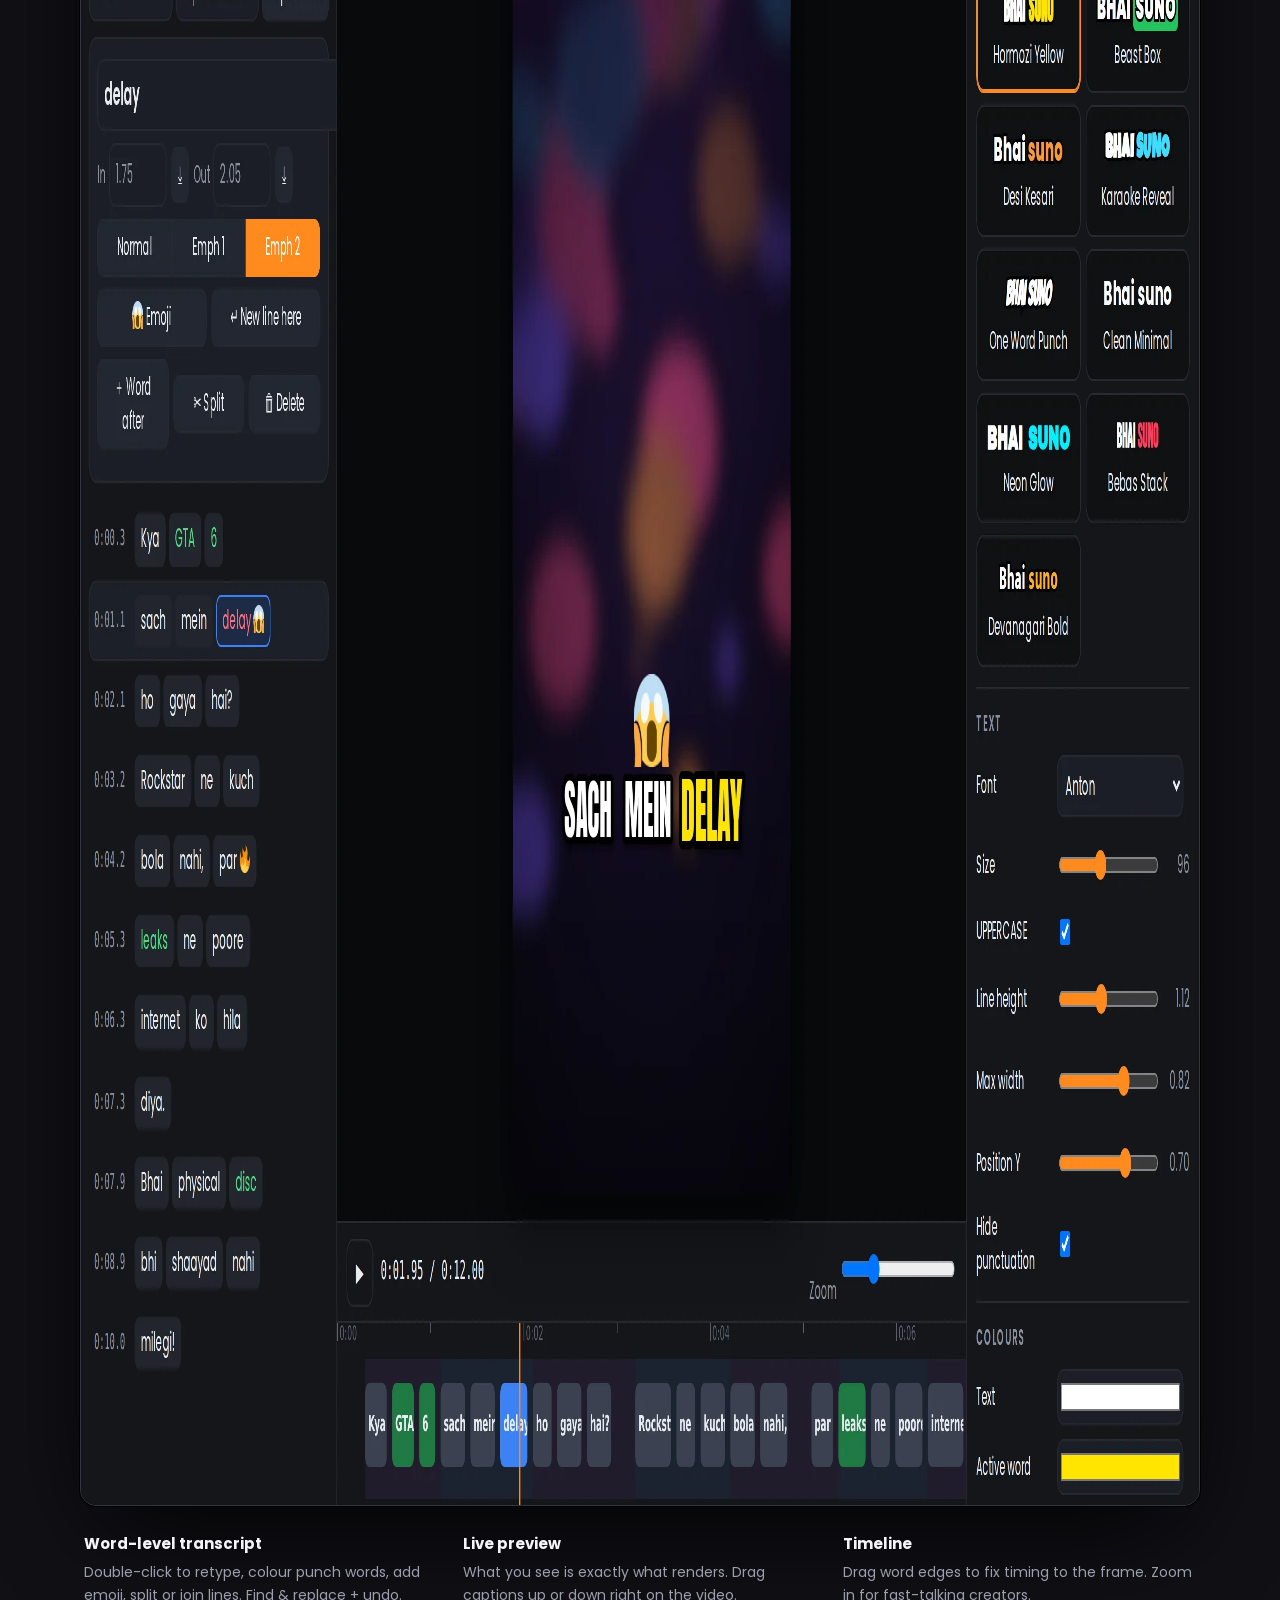
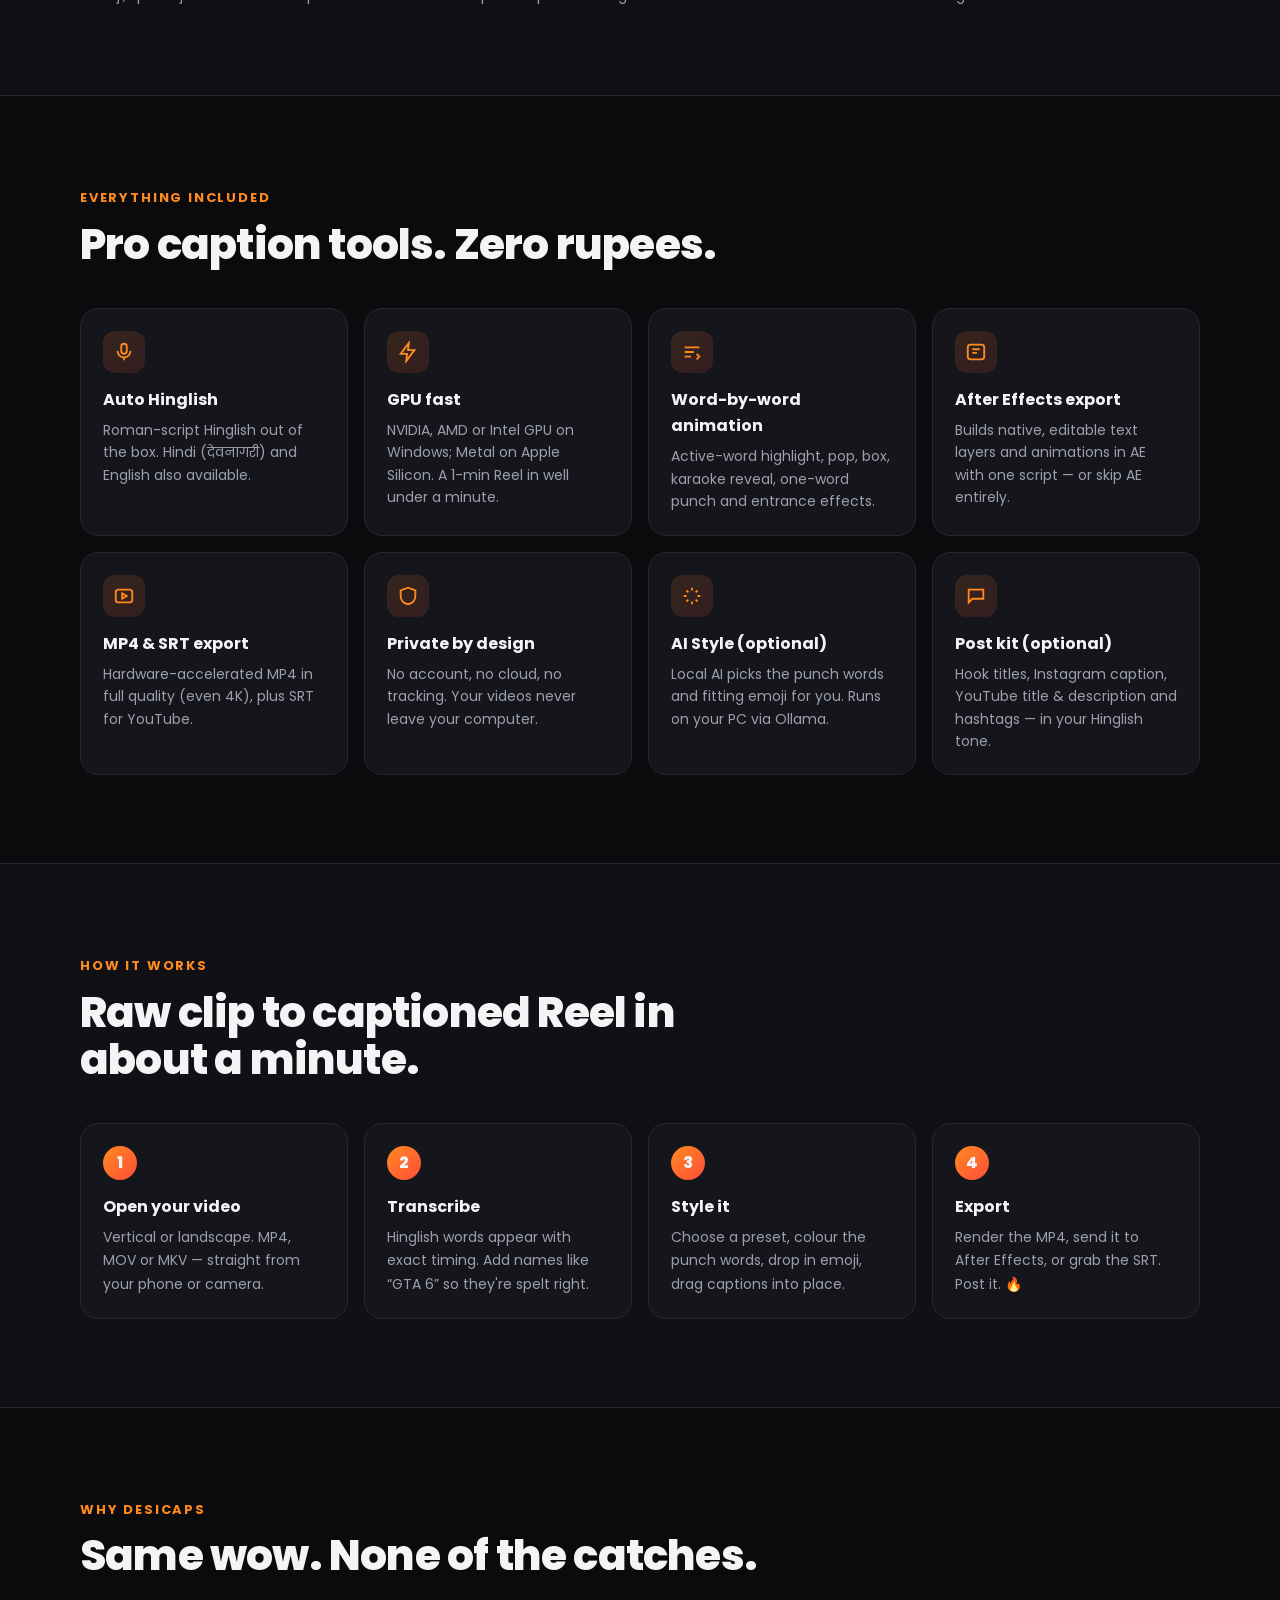
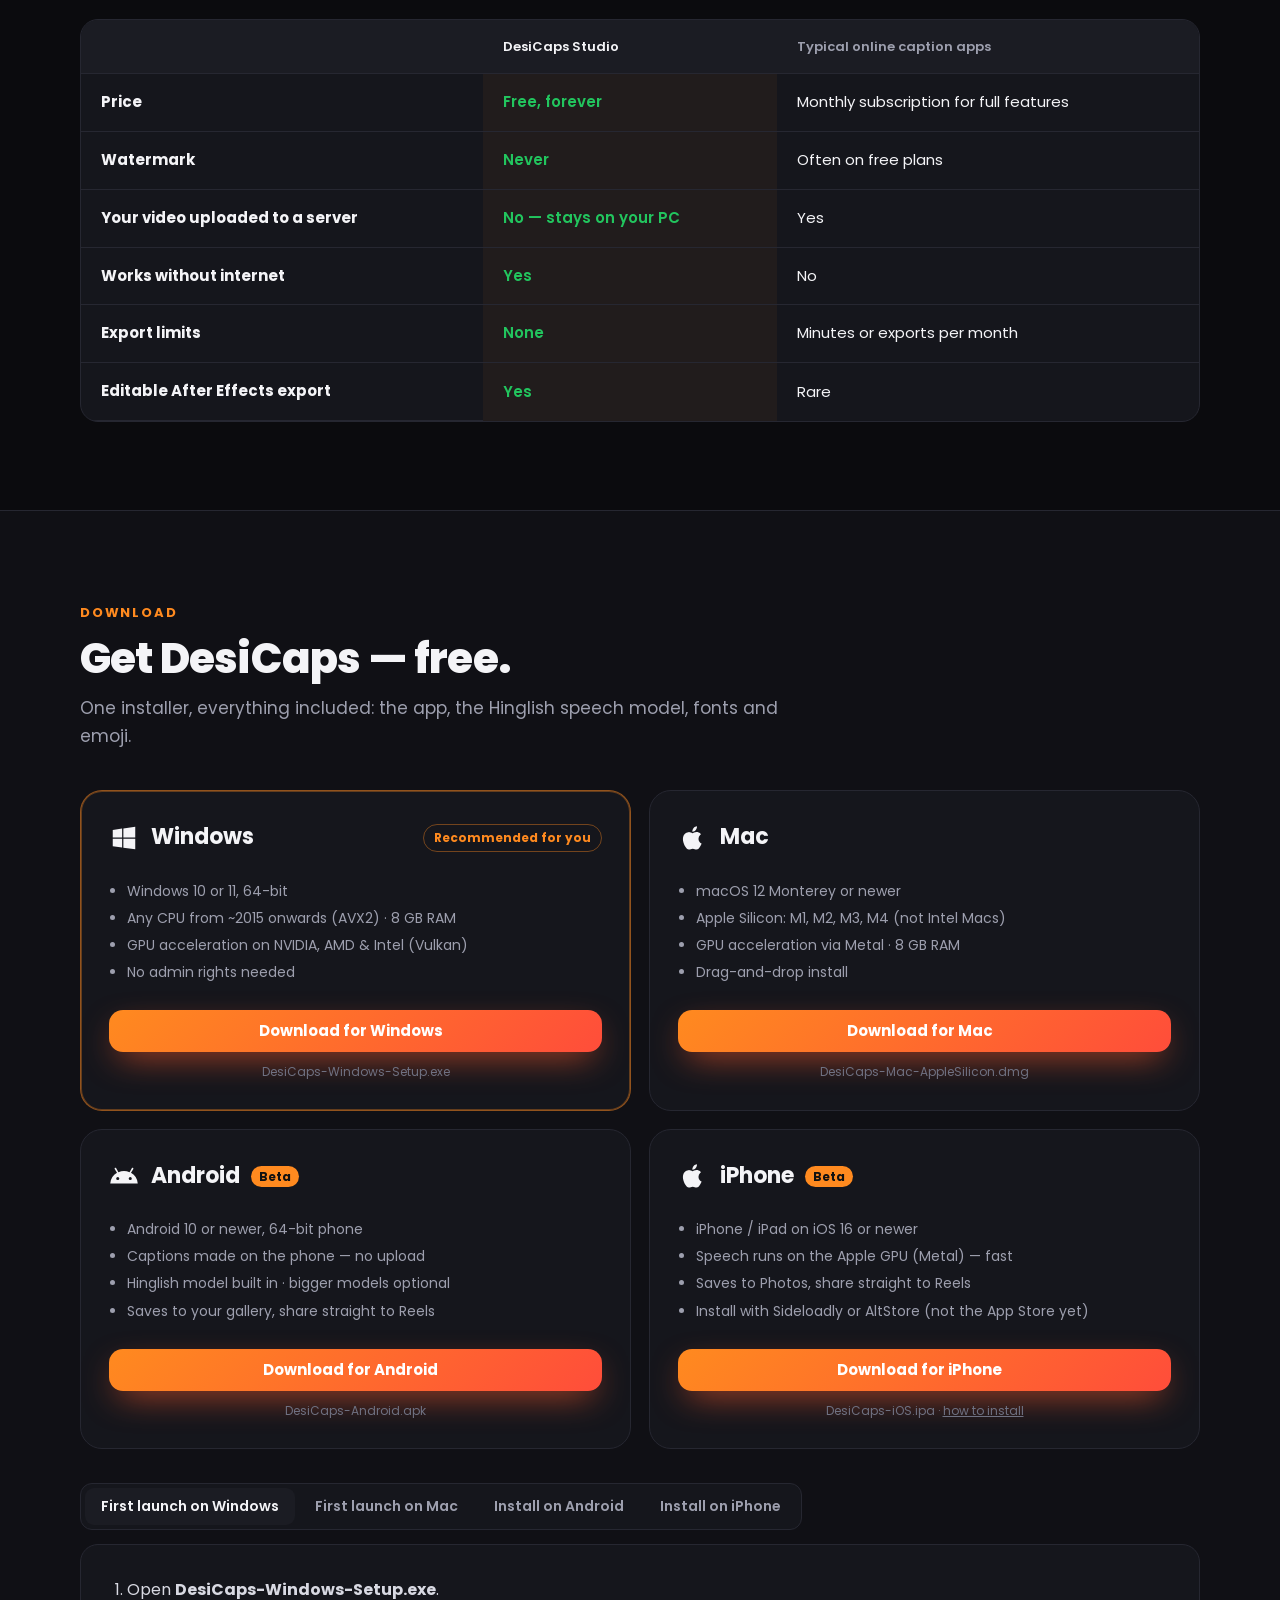
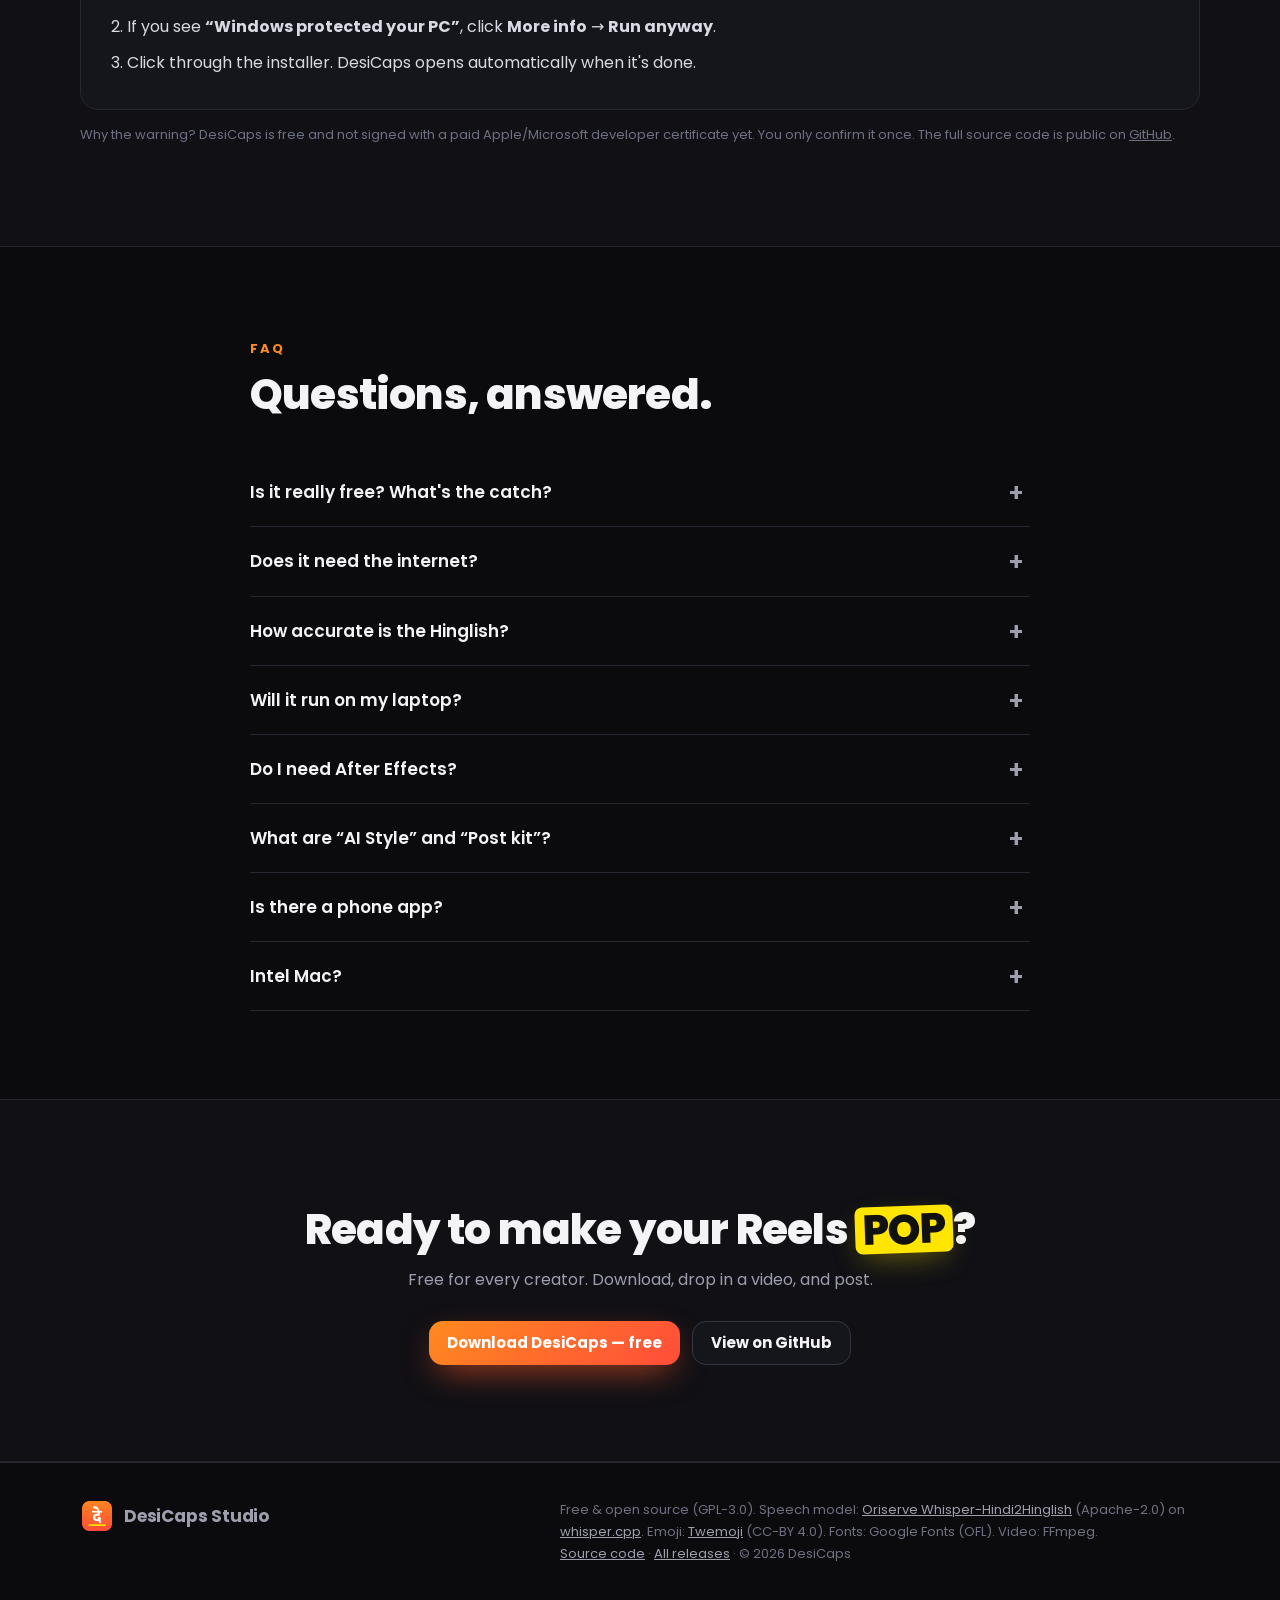
==== commit a65547d3: "Android test build" ====
--- a/website/index.html
+++ b/website/index.html
@@ -158,7 +158,7 @@
 .yes{color:var(--green)} .no{color:#f87171}
 
 /* download */
-.dl-grid{display:grid;grid-template-columns:repeat(3,1fr);gap:18px}
+.dl-grid{display:grid;grid-template-columns:repeat(2,1fr);gap:18px}
 .dl-card{background:var(--card);border:1px solid var(--line);border-radius:22px;padding:28px;display:flex;flex-direction:column}
 .dl-card.rec{border-color:#ff8a1f88;box-shadow:0 0 0 1px #ff8a1f55 inset}
 .dl-card .os{display:flex;align-items:center;gap:12px;margin-bottom:6px}
@@ -445,7 +445,18 @@
           <li>Saves to your gallery, share straight to Reels</li>
         </ul>
         <a class="btn primary" data-dl="android" href="#">Download for Android <span data-size="android"></span></a>
-        <div class="sub">DesiCaps-Android.apk · iPhone version coming later</div>
+        <div class="sub">DesiCaps-Android.apk</div>
+      </div>
+      <div class="dl-card" id="cardIos">
+        <div class="os"><svg viewBox="0 0 24 24" fill="currentColor" aria-hidden="true"><path d="M16.4 12.6c0-2.4 2-3.5 2-3.6-1.1-1.6-2.8-1.8-3.4-1.8-1.4-.1-2.8.9-3.5.9-.7 0-1.8-.9-3-.8-1.5 0-3 .9-3.8 2.3-1.6 2.8-.4 7 1.2 9.3.8 1.1 1.7 2.4 2.9 2.3 1.2 0 1.6-.7 3-.7s1.8.7 3 .7c1.3 0 2.1-1.1 2.8-2.2.9-1.3 1.3-2.5 1.3-2.6-.1 0-2.5-1-2.5-3.8zM14.2 5.6c.6-.8 1.1-1.9 1-3-.9 0-2.1.6-2.7 1.4-.6.7-1.1 1.8-1 2.9 1 .1 2.1-.5 2.7-1.3z"/></svg><h3>iPhone</h3><span class="badge">Recommended for you</span></div>
+        <ul>
+          <li>iPhone / iPad on iOS 16 or newer</li>
+          <li>Speech runs on the Apple GPU (Metal) — fast</li>
+          <li>Saves to Photos, share straight to Reels</li>
+          <li>Install with Sideloadly or AltStore (not the App Store yet)</li>
+        </ul>
+        <a class="btn primary" data-dl="ios" href="#">Download for iPhone <span data-size="ios"></span></a>
+        <div class="sub">DesiCaps-iOS.ipa · <a href="#install" data-tab-link="tab-ios">how to install</a></div>
       </div>
     </div>
 
@@ -454,6 +465,7 @@
         <button class="tab" role="tab" id="tab-win" aria-controls="guide-win" aria-selected="true">First launch on Windows</button>
         <button class="tab" role="tab" id="tab-mac" aria-controls="guide-mac" aria-selected="false">First launch on Mac</button>
         <button class="tab" role="tab" id="tab-android" aria-controls="guide-android" aria-selected="false">Install on Android</button>
+        <button class="tab" role="tab" id="tab-ios" aria-controls="guide-ios" aria-selected="false">Install on iPhone</button>
       </div>
       <div class="guide" role="tabpanel" id="guide-win" aria-labelledby="tab-win">
         <ol>
@@ -474,6 +486,14 @@
           <li>On your phone, tap <b>Download for Android</b> and open <b>DesiCaps-Android.apk</b> when it finishes.</li>
           <li>If Android asks, allow <b>Install unknown apps</b> for your browser, then tap <b>Install</b>.</li>
           <li>If Play Protect warns you, tap <b>More details → Install anyway</b>. Open DesiCaps and pick a video.</li>
+        </ol>
+      </div>
+      <div class="guide" role="tabpanel" id="guide-ios" aria-labelledby="tab-ios" hidden>
+        <ol>
+          <li>On your PC or Mac, download <b>DesiCaps-iOS.ipa</b> and the free <b>Sideloadly</b> app (sideloadly.io). Connect your iPhone with a cable.</li>
+          <li>Drag the .ipa into Sideloadly, type your Apple ID and click <b>Start</b>.</li>
+          <li>On the iPhone: <b>Settings → General → VPN &amp; Device Management</b> → trust your Apple ID. On iOS 16+ also turn on <b>Settings → Privacy &amp; Security → Developer Mode</b>.</li>
+          <li>With a free Apple ID the app works for 7 days — then repeat step 2 (your captions and settings stay). AltStore can refresh it automatically.</li>
         </ol>
       </div>
       <p class="note">Why the warning? DesiCaps is free and not signed with a paid Apple/Microsoft developer certificate yet. You only confirm it once. The full source code is public on <a data-gh href="#">GitHub</a>.</p>
@@ -491,7 +511,7 @@
     <details><summary>Will it run on my laptop?</summary><p>Yes, on most Windows 10/11 PCs from the last ~10 years and any Apple Silicon Mac. A graphics card makes transcription much faster; without one it still works on the CPU, just slower.</p></details>
     <details><summary>Do I need After Effects?</summary><p>No. DesiCaps renders the finished MP4 itself. The After Effects export is there for editors who want to fine-tune animations in AE.</p></details>
     <details><summary>What are “AI Style” and “Post kit”?</summary><p>Optional extras powered by a free local AI (Ollama). AI Style colours the punch words and adds emoji; Post kit writes hook titles, captions and hashtags in your Hinglish tone. The app guides you through the one-time setup.</p></details>
-    <details><summary>Is there a phone app?</summary><p>Yes — DesiCaps for Android (Android 10+) makes the captions on the phone itself, with the Hinglish model built in and bigger models as optional downloads. Longer videos are faster on a PC. An iPhone version may come later.</p></details>
+    <details><summary>Is there a phone app?</summary><p>Yes — DesiCaps for Android (Android 10+) makes the captions on the phone itself, with the Hinglish model built in and bigger models as optional downloads. Longer videos are faster on a PC. The iPhone version is installed with Sideloadly or AltStore for now (it isn't on the App Store yet).</p></details>
     <details><summary>Intel Mac?</summary><p>Not in this version — the Mac app needs an Apple Silicon (M-series) Mac.</p></details>
   </div>
 </section>
@@ -524,7 +544,7 @@
 (() => {
   /* ▼▼ CONFIG ▼▼ */
   const REPO = "demoxxiii/DesiCaps";           // GitHub "user/repo" that publishes the releases
-  const FILES = { win: "DesiCaps-Windows-Setup.exe", mac: "DesiCaps-Mac-AppleSilicon.dmg", android: "DesiCaps-Android.apk" };
+  const FILES = { win: "DesiCaps-Windows-Setup.exe", mac: "DesiCaps-Mac-AppleSilicon.dmg", android: "DesiCaps-Android.apk", ios: "DesiCaps-iOS.ipa" };
   /* ▲▲ CONFIG ▲▲ */
 
   const GH = `https://github.com/${REPO}`;
@@ -537,7 +557,7 @@
   const isMac = /Mac/i.test(plat) || /Macintosh/.test(ua);
   const isMobile = /Android|iPhone|iPad|iPod/i.test(ua);
   const isAndroid = /Android/i.test(ua);
-  const mine = isAndroid ? "android" : isMac ? "mac" : "win";
+  const mine = isAndroid ? "android" : /iPhone|iPad|iPod/i.test(ua) ? "ios" : isMac ? "mac" : "win";
 
   // links
   $$("[data-gh]").forEach(a => { a.href = GH; a.rel = "noopener"; });
@@ -552,27 +572,30 @@
     const row = document.getElementById("heroCta"), w = row.querySelector('[data-dl="win"]'), m = row.querySelector('[data-dl="mac"]');
     row.prepend(m); m.classList.add("primary"); w.classList.remove("primary");
   }
+  if (isMobile) { const h = document.getElementById("h1"); h.innerHTML = h.innerHTML.replace("own PC.", "own phone."); }
   if (isAndroid) {   // Android phone: the Android download leads
-    const h = document.getElementById("h1"); h.innerHTML = h.innerHTML.replace("own PC.", "own phone.");
     const row = document.getElementById("heroCta"), an = row.querySelector('[data-dl="android"]');
     row.querySelectorAll(".btn").forEach(b => b.classList.remove("primary"));
     an.classList.remove("hidden-cta"); an.classList.add("primary"); row.prepend(an);
   }
-  if (!isMobile || isAndroid) document.getElementById(isAndroid ? "cardAndroid" : isMac ? "cardMac" : "cardWin").classList.add("rec");
+  document.getElementById({ android: "cardAndroid", ios: "cardIos", mac: "cardMac", win: "cardWin" }[mine]).classList.add("rec");
   document.getElementById("yr").textContent = new Date().getFullYear();
 
-  const ANDROID_LINKS = mine === "android" ? '[data-dl="android"],[data-dl="auto"]' : '[data-dl="android"]';
-  // Android: until the APK is part of a full release, offer the public test build
-  function useAndroidBeta() {
-    const url = `${GH}/releases/download/android-test/${FILES.android}`;
-    $$(ANDROID_LINKS).forEach(a => { if (a.getAttribute("href") !== "#download") a.href = url; });
-    $$('#cardAndroid h3').forEach(h => { if (!h.querySelector(".beta")) h.insertAdjacentHTML("beforeend", ' <span class="beta">Beta</span>'); });
-    fetch(`https://api.github.com/repos/${REPO}/releases/tags/android-test`).then(r => r.ok ? r.json() : null).then(rel => {
-      const a = rel && (rel.assets || []).find(x => x.name === FILES.android);
-      if (a) $$('[data-size="android"]').forEach(s => s.textContent = "· " + (a.size / 1048576).toFixed(0) + " MB");
+  // phone apps: until an APK / IPA is part of a full release, offer the public test build
+  const isIOS = /iPhone|iPad|iPod/i.test(ua);
+  const PHONE = { android: "android-test", ios: "ios-test" };
+  const phoneLinks = k => `[data-dl="${k}"]` + (mine === k ? ',[data-dl="auto"]' : "");
+  function useBeta(k) {
+    const url = `${GH}/releases/download/${PHONE[k]}/${FILES[k]}`;
+    $$(phoneLinks(k)).forEach(a => { if (a.getAttribute("href") !== "#download") a.href = url; });
+    const card = k === "android" ? "#cardAndroid" : "#cardIos";
+    $$(card + " h3").forEach(h => { if (!h.querySelector(".beta")) h.insertAdjacentHTML("beforeend", ' <span class="beta">Beta</span>'); });
+    fetch(`https://api.github.com/repos/${REPO}/releases/tags/${PHONE[k]}`).then(r => r.ok ? r.json() : null).then(rel => {
+      const a = rel && (rel.assets || []).find(x => x.name === FILES[k]);
+      if (a) $$(`[data-size="${k}"]`).forEach(s => s.textContent = "· " + (a.size / 1048576).toFixed(0) + " MB");
     }).catch(() => {});
   }
-
+  const useAndroidBeta = () => { useBeta("android"); useBeta("ios"); };
   useAndroidBeta();
   // live release info from GitHub
   fetch(`https://api.github.com/repos/${REPO}/releases/latest`).then(r => r.ok ? r.json() : null).then(rel => {
@@ -580,10 +603,10 @@
     const size = n => (n / 1048576).toFixed(0) + " MB";
     const date = new Date(rel.published_at).toLocaleDateString(undefined, { day: "numeric", month: "short", year: "numeric" });
     const asset = f => (rel.assets || []).find(a => a.name === f);
-    for (const k of ["win", "mac", "android"]) { const a = asset(FILES[k]); if (a) $$(`[data-size="${k}"]`).forEach(s => s.textContent = "· " + size(a.size)); }
-    if (asset(FILES.android)) {   // phone app is part of the full release now
-      $$(ANDROID_LINKS).forEach(a => { if (a.getAttribute("href") !== "#download") a.href = latest(FILES.android); });
-      $$("#cardAndroid .beta").forEach(b => b.remove());
+    for (const k of ["win", "mac", "android", "ios"]) { const a = asset(FILES[k]); if (a) $$(`[data-size="${k}"]`).forEach(s => s.textContent = "· " + size(a.size)); }
+    for (const k of ["android", "ios"]) if (asset(FILES[k])) {   // phone app is part of the full release now
+      $$(phoneLinks(k)).forEach(a => { if (a.getAttribute("href") !== "#download") a.href = latest(FILES[k]); });
+      $$((k === "android" ? "#cardAndroid" : "#cardIos") + " .beta").forEach(b => b.remove());
     }
     const w = asset(FILES[mine]);
     document.getElementById("releaseMeta").innerHTML =
@@ -600,7 +623,8 @@
   const tabs = $$(".tab");
   const pick = id => tabs.forEach(t => { const on = t.id === id; t.setAttribute("aria-selected", on); document.getElementById(t.getAttribute("aria-controls")).hidden = !on; });
   tabs.forEach(t => t.addEventListener("click", () => pick(t.id)));
-  if (isAndroid) pick("tab-android"); else if (isMac) pick("tab-mac");
+  if (isAndroid) pick("tab-android"); else if (/iPhone|iPad|iPod/i.test(ua)) pick("tab-ios"); else if (isMac) pick("tab-mac");
+  $$("[data-tab-link]").forEach(a => a.addEventListener("click", () => pick(a.dataset.tabLink)));
 
   // styles gallery (videos rendered by DesiCaps itself)
   const STYLES = [
